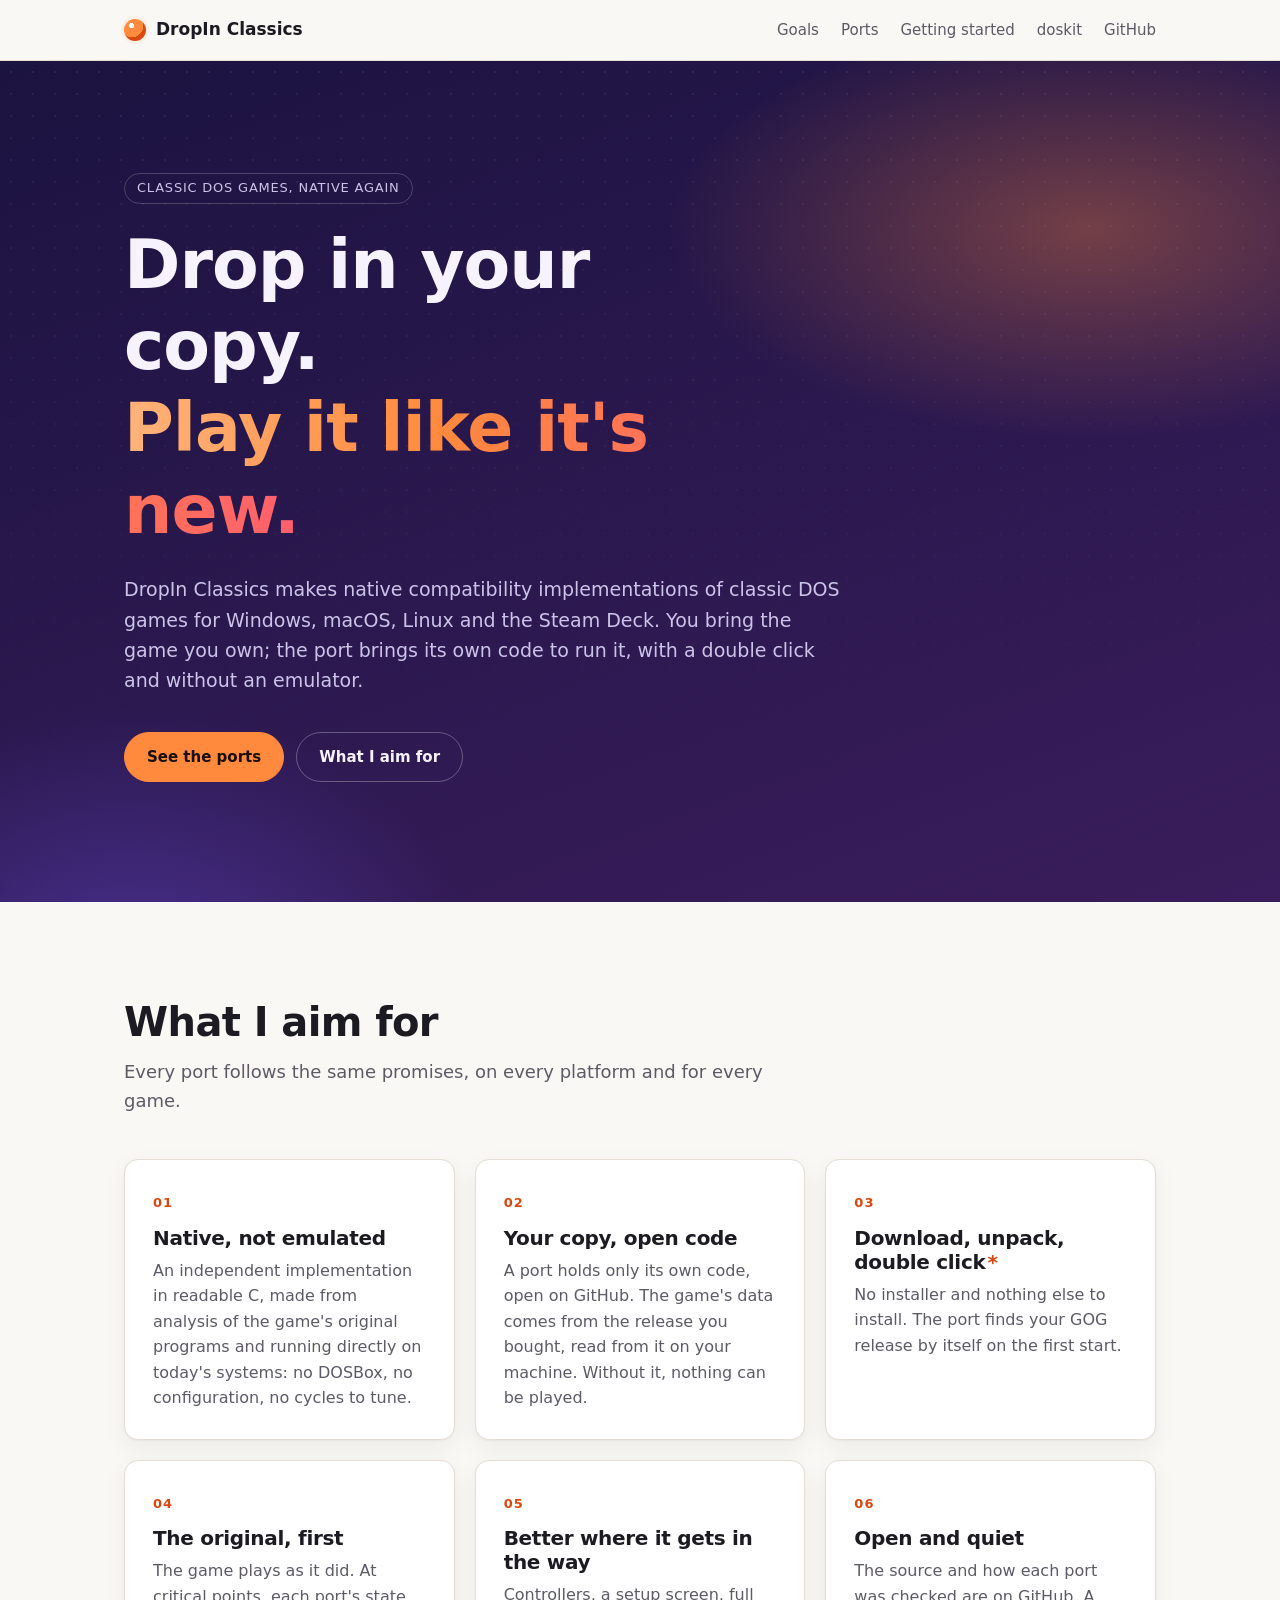
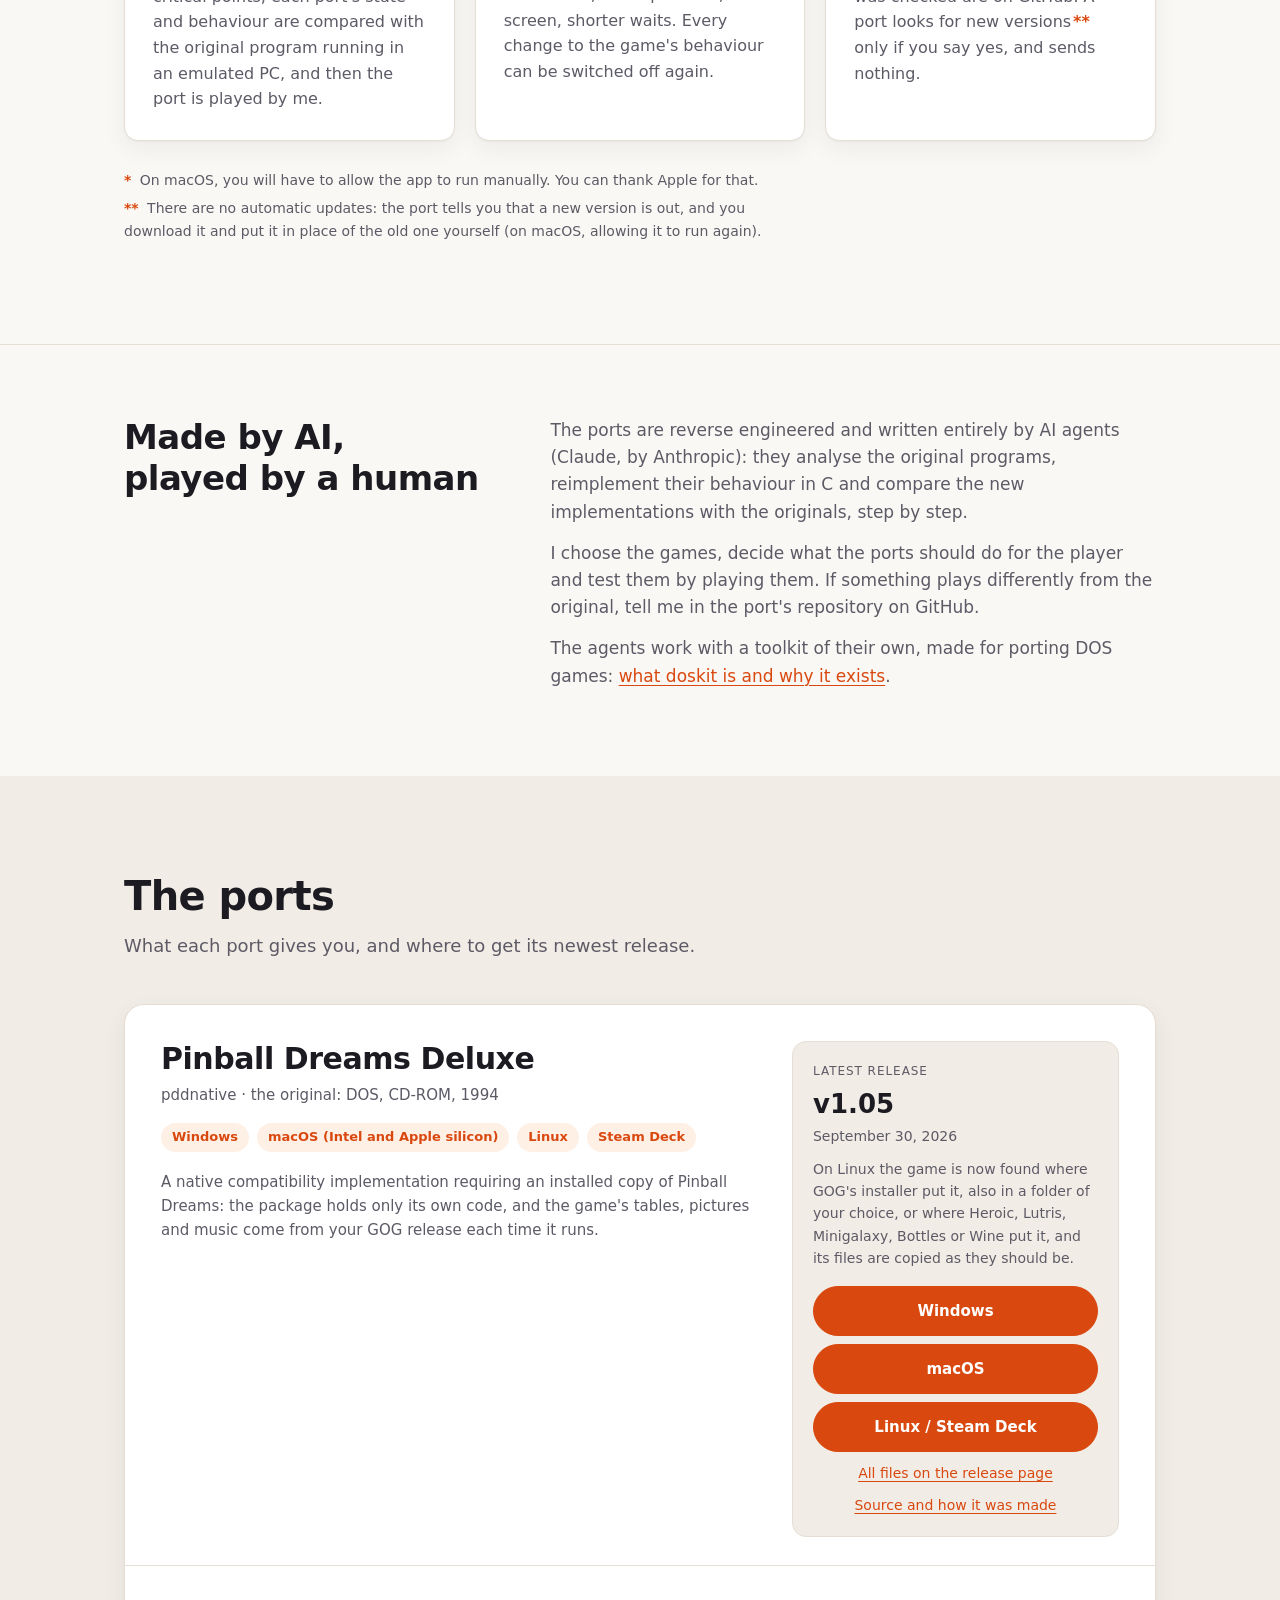
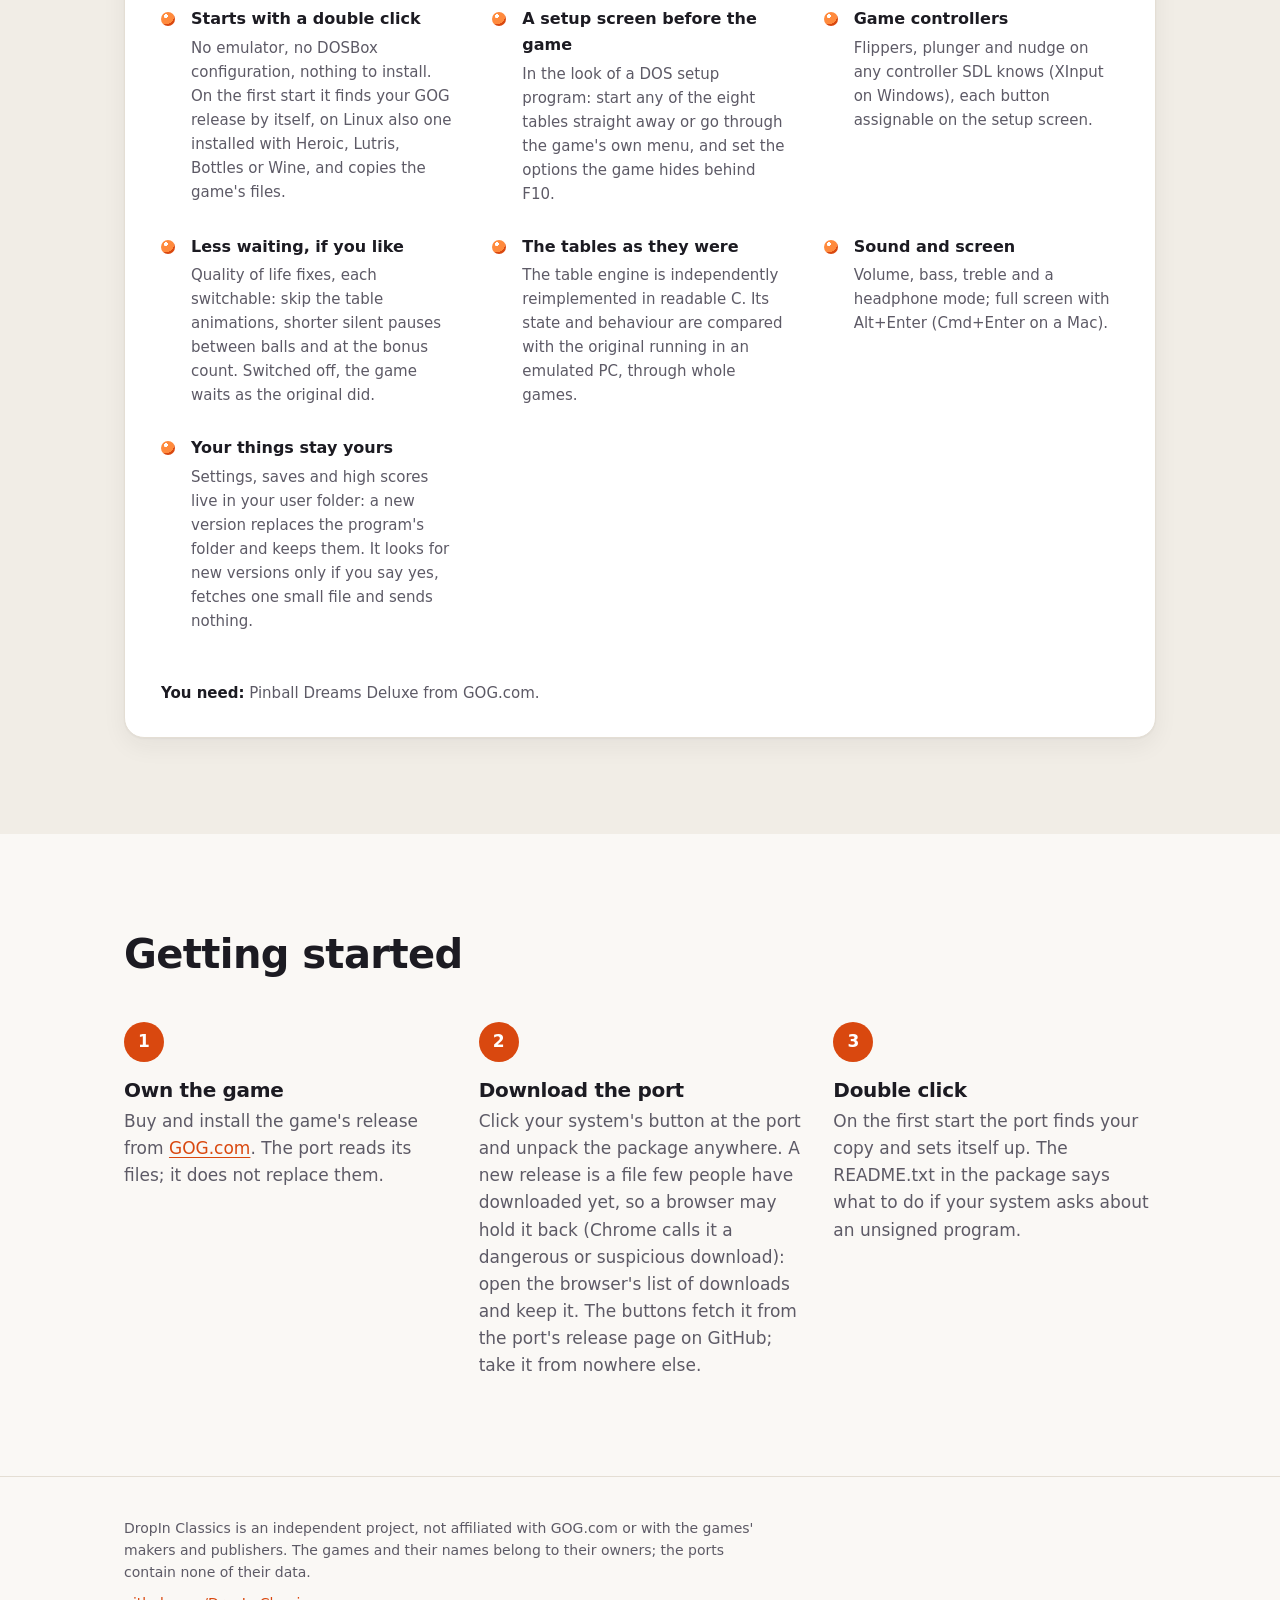
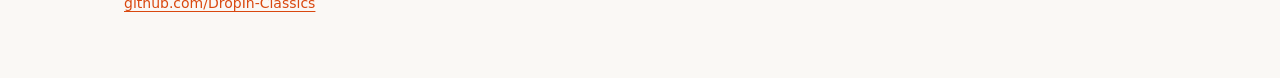
==== index.html @ 8ceb7424 "Clarify independent implementations and verification" ====
<!doctype html>
<html lang="en">
<head>
<meta charset="utf-8">
<meta name="viewport" content="width=device-width, initial-scale=1">
<title>DropIn Classics</title>
<meta name="description" content="Classic DOS games made to run natively on today's computers, with the copy you own.">
<meta name="color-scheme" content="light dark">
<link rel="icon" href="favicon.svg" type="image/svg+xml">
<link rel="stylesheet" href="style.css">
</head>
<body>

<header class="top">
  <div class="wrap top-inner">
    <a class="brand" href="#"><span class="mark" aria-hidden="true"></span>DropIn Classics</a>
    <nav>
      <a href="#goals">Goals</a>
      <a href="#ports">Ports</a>
      <a href="#start">Getting started</a>
      <a href="doskit.html">doskit</a>
      <a href="https://github.com/DropIn-Classics">GitHub</a>
    </nav>
  </div>
</header>

<main>

<section class="hero">
  <div class="wrap">
    <p class="eyebrow">Classic DOS games, native again</p>
    <h1>Drop in your copy.<br><span>Play it like it's new.</span></h1>
    <p class="lead">DropIn Classics makes native compatibility implementations of
      classic DOS games for Windows, macOS, Linux and the Steam Deck. You bring the
      game you own; the port brings its own code to run it, with a double click and
      without an emulator.</p>
    <div class="actions">
      <a class="button primary" href="#ports">See the ports</a>
      <a class="button" href="#goals">What I aim for</a>
    </div>
  </div>
</section>

<section id="goals" class="section">
  <div class="wrap">
    <h2>What I aim for</h2>
    <p class="section-lead">Every port follows the same promises, on every platform
      and for every game.</p>
    <div class="goals">
      <article class="goal">
        <span class="num">01</span>
        <h3>Native, not emulated</h3>
        <p>An independent implementation in readable C, made from analysis of the
          game's original programs and running directly on today's systems: no
          DOSBox, no configuration, no cycles to tune.</p>
      </article>
      <article class="goal">
        <span class="num">02</span>
        <h3>Your copy, open code</h3>
        <p>A port holds only its own code, open on GitHub. The game's data comes from the release
          you bought, read from it on your machine. Without it, nothing can be
          played.</p>
      </article>
      <article class="goal">
        <span class="num">03</span>
        <h3>Download, unpack, double click<a class="fn" href="#fn-mac" aria-label="footnote">*</a></h3>
        <p>No installer and nothing else to install. The port finds your GOG
          release by itself on the first start.</p>
      </article>
      <article class="goal">
        <span class="num">04</span>
        <h3>The original, first</h3>
        <p>The game plays as it did. At critical points, each port's state and
          behaviour are compared with the original program running in an emulated
          PC, and then the port is played by me.</p>
      </article>
      <article class="goal">
        <span class="num">05</span>
        <h3>Better where it gets in the way</h3>
        <p>Controllers, a setup screen, full screen, shorter waits. Every change
          to the game's behaviour can be switched off again.</p>
      </article>
      <article class="goal">
        <span class="num">06</span>
        <h3>Open and quiet</h3>
        <p>The source and how each port was checked are on GitHub. A port looks
          for new versions<a class="fn" href="#fn-updates" aria-label="footnote">**</a> only if you say yes, and sends nothing.</p>
      </article>
    </div>
    <ol class="footnotes">
      <li id="fn-mac"><span>*</span> On macOS, you will have to allow the app to run
        manually. You can thank Apple for that.</li>
      <li id="fn-updates"><span>**</span> There are no automatic updates: the port tells
        you that a new version is out, and you download it and put it in place of the
        old one yourself (on macOS, allowing it to run again).</li>
    </ol>
  </div>
</section>

<section id="made" class="section made">
  <div class="wrap made-inner">
    <h2>Made by AI,<br>played by a human</h2>
    <div>
      <p>The ports are reverse engineered and written entirely by AI agents
        (Claude, by Anthropic): they analyse the original programs, reimplement
        their behaviour in C and compare the new implementations with the
        originals, step by step.</p>
      <p>I choose the games, decide what the ports should do for the player
        and test them by playing them. If something plays differently from
        the original, tell me in the port's repository on GitHub.</p>
      <p>The agents work with a toolkit of their own, made for porting DOS
        games: <a href="doskit.html">what doskit is and why it exists</a>.</p>
    </div>
  </div>
</section>

<section id="ports" class="section alt">
  <div class="wrap">
    <h2>The ports</h2>
    <p class="section-lead">What each port gives you, and where to get its newest
      release.</p>
    <article class="port" id="pddnative">
      <div class="port-head">
        <div>
          <h3>Pinball Dreams Deluxe</h3>
          <p class="port-meta">pddnative &middot; the original: DOS, CD-ROM, 1994</p>
          <ul class="chips"><li>Windows</li><li>macOS (Intel and Apple silicon)</li><li>Linux</li><li>Steam Deck</li></ul>
          <p class="provenance">A native compatibility implementation requiring an installed copy of Pinball Dreams: the package holds only its own code, and the game&#x27;s tables, pictures and music come from your GOG release each time it runs.</p>
        </div>
        <aside class="release">
          <div class="label">Latest release</div>
          <div class="version">v1.05</div>
          <div class="date">September 30, 2026</div>
          <p class="note">On Linux the game is now found where GOG&#x27;s installer put it, also in a folder of your choice, or where Heroic, Lutris, Minigalaxy, Bottles or Wine put it, and its files are copied as they should be.</p>
          <div class="downloads" aria-label="Download for">
            <a class="button" href="https://github.com/DropIn-Classics/pddnative/releases/latest/download/pddnative-windows-x64.zip">Windows</a>
            <a class="button" href="https://github.com/DropIn-Classics/pddnative/releases/latest/download/pddnative-macos.zip">macOS</a>
            <a class="button" href="https://github.com/DropIn-Classics/pddnative/releases/latest/download/pddnative-linux-x64.tar.gz">Linux / Steam Deck</a>
          </div>
          <a class="source" href="https://github.com/DropIn-Classics/pddnative/releases/latest">All files on the release page</a>
          <a class="source" href="https://github.com/DropIn-Classics/pddnative">Source and how it was made</a>
        </aside>
      </div>
      <ul class="brings">
      <li><h4>Starts with a double click</h4><p>No emulator, no DOSBox configuration, nothing to install. On the first start it finds your GOG release by itself, on Linux also one installed with Heroic, Lutris, Bottles or Wine, and copies the game&#x27;s files.</p></li>
      <li><h4>A setup screen before the game</h4><p>In the look of a DOS setup program: start any of the eight tables straight away or go through the game&#x27;s own menu, and set the options the game hides behind F10.</p></li>
      <li><h4>Game controllers</h4><p>Flippers, plunger and nudge on any controller SDL knows (XInput on Windows), each button assignable on the setup screen.</p></li>
      <li><h4>Less waiting, if you like</h4><p>Quality of life fixes, each switchable: skip the table animations, shorter silent pauses between balls and at the bonus count. Switched off, the game waits as the original did.</p></li>
      <li><h4>The tables as they were</h4><p>The table engine is independently reimplemented in readable C. Its state and behaviour are compared with the original running in an emulated PC, through whole games.</p></li>
      <li><h4>Sound and screen</h4><p>Volume, bass, treble and a headphone mode; full screen with Alt+Enter (Cmd+Enter on a Mac).</p></li>
      <li><h4>Your things stay yours</h4><p>Settings, saves and high scores live in your user folder: a new version replaces the program&#x27;s folder and keeps them. It looks for new versions only if you say yes, fetches one small file and sends nothing.</p></li>
      </ul>
      <p class="requires"><strong>You need:</strong> Pinball Dreams Deluxe from GOG.com.</p>
    </article>
  </div>
</section>

<section id="start" class="section">
  <div class="wrap">
    <h2>Getting started</h2>
    <ol class="steps">
      <li><h3>Own the game</h3><p>Buy and install the game's release from
        <a href="https://www.gog.com/">GOG.com</a>. The port reads its files; it
        does not replace them.</p></li>
      <li><h3>Download the port</h3><p>Click your system's button at the port and
        unpack the package anywhere. A new release is a file few people have
        downloaded yet, so a browser may hold it back (Chrome calls it a
        dangerous or suspicious download): open the browser's list of downloads
        and keep it. The buttons fetch it from the port's release page on
        GitHub; take it from nowhere else.</p></li>
      <li><h3>Double click</h3><p>On the first start the port finds your copy and
        sets itself up. The README.txt in the package says what to do if your
        system asks about an unsigned program.</p></li>
    </ol>
  </div>
</section>

</main>

<footer class="foot">
  <div class="wrap">
    <p>DropIn Classics is an independent project, not affiliated with GOG.com or
      with the games' makers and publishers. The games and their names belong to
      their owners; the ports contain none of their data.</p>
    <p><a href="https://github.com/DropIn-Classics">github.com/DropIn-Classics</a></p>
  </div>
</footer>

</body>
</html>
---- style.css ----
:root {
  --bg: #faf8f5;
  --bg-alt: #f1ede6;
  --surface: #ffffff;
  --text: #1c1b22;
  --muted: #5d5a66;
  --line: #e4ded4;
  --accent: #d9480f;
  --accent-soft: #fff0e6;
  --accent-text: #ffffff;
  --hero-a: #1b1340;
  --hero-b: #3a1d5c;
  --hero-text: #f6f3ff;
  --hero-muted: #cbc3e8;
  --glow: #ff8a3d;
  --radius: 14px;
  --shadow: 0 1px 2px rgba(28, 27, 34, .04), 0 8px 24px rgba(28, 27, 34, .06);
  --sans: system-ui, -apple-system, "Segoe UI", Roboto, "Helvetica Neue", Arial, sans-serif;
}

@media (prefers-color-scheme: dark) {
  :root {
    --bg: #131219;
    --bg-alt: #1a1922;
    --surface: #1f1e29;
    --text: #ecebf2;
    --muted: #a3a0b3;
    --line: #2e2c3a;
    --accent: #ff8a3d;
    --accent-soft: #2e2019;
    --accent-text: #1a0f08;
    --hero-a: #0e0a24;
    --hero-b: #2a1545;
    --shadow: 0 1px 2px rgba(0, 0, 0, .3), 0 8px 24px rgba(0, 0, 0, .25);
  }
}

* { box-sizing: border-box; }

html { scroll-behavior: smooth; scroll-padding-top: 72px; }

body {
  margin: 0;
  background: var(--bg);
  color: var(--text);
  font: 17px/1.6 var(--sans);
  -webkit-font-smoothing: antialiased;
}

a { color: var(--accent); text-decoration-thickness: 1px; text-underline-offset: 3px; }

h1, h2, h3 { line-height: 1.2; letter-spacing: -0.015em; margin: 0; }

.wrap { max-width: 1080px; margin: 0 auto; padding: 0 24px; }

/* header */
.top {
  position: sticky; top: 0; z-index: 10;
  background: color-mix(in srgb, var(--bg) 85%, transparent);
  backdrop-filter: saturate(160%) blur(12px);
  -webkit-backdrop-filter: saturate(160%) blur(12px);
  border-bottom: 1px solid var(--line);
}
.top-inner { display: flex; align-items: center; justify-content: space-between; height: 60px; gap: 16px; }
.brand { display: flex; align-items: center; gap: 10px; font-weight: 700; color: var(--text); text-decoration: none; white-space: nowrap; }
.mark {
  width: 22px; height: 22px; border-radius: 50%;
  background: radial-gradient(circle at 35% 30%, #fff 0 12%, var(--glow) 13% 55%, var(--accent) 56%);
  box-shadow: 0 0 0 3px var(--accent-soft);
}
nav { display: flex; gap: 22px; }
nav a { color: var(--muted); text-decoration: none; font-size: 15px; }
nav a:hover, nav a[aria-current] { color: var(--text); }

/* hero */
.hero {
  position: relative; overflow: hidden;
  background:
    radial-gradient(600px 300px at 85% 20%, rgba(255, 138, 61, .35), transparent 70%),
    radial-gradient(500px 400px at 10% 110%, rgba(120, 90, 255, .35), transparent 70%),
    linear-gradient(160deg, var(--hero-a), var(--hero-b));
  color: var(--hero-text);
  padding: 112px 0 120px;
}
.hero::after {
  content: ""; position: absolute; inset: 0; pointer-events: none;
  background-image: radial-gradient(rgba(255, 255, 255, .07) 1px, transparent 1px);
  background-size: 22px 22px;
  mask-image: linear-gradient(to bottom, #000, transparent 90%);
}
.hero .wrap { position: relative; z-index: 1; }
.eyebrow {
  display: inline-block; margin: 0 0 20px; padding: 4px 12px;
  border: 1px solid rgba(255, 255, 255, .2); border-radius: 999px;
  font-size: 13px; letter-spacing: .06em; text-transform: uppercase; color: var(--hero-muted);
}
.hero h1 { font-size: clamp(38px, 6.4vw, 68px); font-weight: 800; max-width: 14ch; }
.hero h1 span {
  background: linear-gradient(90deg, #ffb37a, var(--glow) 45%, #ff5f6d);
  -webkit-background-clip: text; background-clip: text; color: transparent;
}
.lead { font-size: 19px; color: var(--hero-muted); max-width: 60ch; margin: 24px 0 36px; }
.actions { display: flex; flex-wrap: wrap; gap: 12px; }

.button {
  display: inline-flex; align-items: center; gap: 8px;
  padding: 12px 22px; border-radius: 999px;
  font-weight: 600; font-size: 15px; text-decoration: none;
  border: 1px solid rgba(255, 255, 255, .28); color: var(--hero-text);
  transition: transform .15s ease, background .15s ease;
}
.button:hover { transform: translateY(-1px); background: rgba(255, 255, 255, .08); }
.button.primary { background: var(--glow); border-color: var(--glow); color: #1a0f08; }
.button.primary:hover { background: #ff9d5c; }

/* sections */
.section { padding: 96px 0; }
.section.alt { background: var(--bg-alt); }
.section h2 { font-size: clamp(28px, 4vw, 40px); font-weight: 800; }
.section-lead { color: var(--muted); font-size: 18px; margin: 12px 0 44px; max-width: 60ch; }

/* goals */
.goals { display: grid; grid-template-columns: repeat(auto-fill, minmax(290px, 1fr)); gap: 20px; }
.goal {
  background: var(--surface); border: 1px solid var(--line); border-radius: var(--radius);
  padding: 28px; box-shadow: var(--shadow);
}
.goal .num { font-weight: 700; font-size: 13px; color: var(--accent); letter-spacing: .08em; }
.goal h3 { font-size: 20px; margin: 10px 0 8px; }
.goal p { margin: 0; color: var(--muted); font-size: 16px; }

/* ports */
.port {
  background: var(--surface); border: 1px solid var(--line); border-radius: 20px;
  box-shadow: var(--shadow); overflow: hidden;
}
.port + .port { margin-top: 28px; }
.port-head {
  display: grid; grid-template-columns: 1fr auto; gap: 24px; align-items: start;
  padding: 36px 36px 28px; border-bottom: 1px solid var(--line);
}
.port-head h3 { font-size: 30px; font-weight: 800; }
.port-meta { color: var(--muted); font-size: 15px; margin: 6px 0 16px; }
.chips { display: flex; flex-wrap: wrap; gap: 8px; margin: 0; padding: 0; list-style: none; }
.chips li {
  font-size: 13px; font-weight: 600; padding: 4px 11px; border-radius: 999px;
  background: var(--accent-soft); color: var(--accent);
}
.provenance { color: var(--muted); font-size: 15px; max-width: 68ch; margin: 18px 0 0; }

.release {
  min-width: 250px; padding: 20px; border-radius: var(--radius);
  background: var(--bg-alt); border: 1px solid var(--line);
}
.release .label { font-size: 12px; text-transform: uppercase; letter-spacing: .08em; color: var(--muted); }
.release .version { font-size: 26px; font-weight: 800; margin: 2px 0 0; }
.release .date { font-size: 14px; color: var(--muted); }
.release .note { font-size: 14px; color: var(--muted); margin: 10px 0 16px; max-width: 32ch; }
.release .downloads { display: grid; gap: 8px; }
.release .button { color: var(--accent-text); background: var(--accent); border-color: var(--accent); width: 100%; justify-content: center; }
.release .button:hover { background: var(--accent); filter: brightness(1.08); }
.release .source { display: block; text-align: center; font-size: 14px; margin-top: 10px; }

.brings {
  display: grid; grid-template-columns: repeat(auto-fill, minmax(280px, 1fr));
  gap: 4px 36px; padding: 28px 36px 36px; margin: 0; list-style: none;
}
.brings li { position: relative; padding: 12px 0 12px 30px; }
.brings li::before {
  content: ""; position: absolute; left: 0; top: 18px; width: 14px; height: 14px; border-radius: 50%;
  background: radial-gradient(circle at 35% 30%, #fff 0 14%, var(--glow) 15% 60%, var(--accent) 61%);
}
.brings h4 { margin: 0 0 4px; font-size: 16px; }
.brings p { margin: 0; color: var(--muted); font-size: 15px; }
.requires { padding: 0 36px 32px; margin: 0; font-size: 15px; color: var(--muted); }
.requires strong { color: var(--text); }

/* steps */
.steps { list-style: none; counter-reset: s; padding: 0; margin: 44px 0 0; display: grid; grid-template-columns: repeat(auto-fit, minmax(260px, 1fr)); gap: 32px; }
.steps li { counter-increment: s; position: relative; padding-top: 56px; }
.steps li::before {
  content: counter(s); position: absolute; top: 0; left: 0;
  width: 40px; height: 40px; border-radius: 50%; display: grid; place-items: center;
  font-weight: 800; background: var(--accent); color: var(--accent-text);
}
.steps h3 { font-size: 20px; margin-bottom: 6px; }
.steps p { margin: 0; color: var(--muted); }

/* footer */
.foot { border-top: 1px solid var(--line); padding: 40px 0 56px; color: var(--muted); font-size: 14px; }
.foot p { max-width: 72ch; margin: 0 0 8px; }

@media (max-width: 720px) {
  body { font-size: 16px; }
  .wrap { padding: 0 16px; }
  nav { gap: 14px; }
  nav a:nth-child(3) { display: none; }
  .hero { padding: 72px 0 80px; }
  .section { padding: 64px 0; }
  .port-head { grid-template-columns: 1fr; padding: 24px 20px 20px; }
  .release { min-width: 0; }
  .brings { padding: 16px 20px 24px; }
  .requires { padding: 0 20px 24px; }
}

@media (max-width: 420px) {
  nav a:nth-child(1) { display: none; }
}

@media (prefers-reduced-motion: reduce) {
  html { scroll-behavior: auto; }
  .button { transition: none; }
}

/* footnotes */
.fn { margin-left: 2px; color: var(--accent); text-decoration: none; font-weight: 700; }
.footnotes { list-style: none; padding: 0; margin: 28px 0 0; color: var(--muted); font-size: 14px; max-width: 72ch; }
.footnotes li { margin: 0 0 6px; }
.footnotes span { color: var(--accent); font-weight: 700; margin-right: 4px; }

/* how the ports are made */
.made { padding: 72px 0; border-top: 1px solid var(--line); }
.made-inner { display: grid; grid-template-columns: minmax(0, 1fr) minmax(0, 1.6fr); gap: 48px; align-items: start; }
.made h2 { font-size: clamp(26px, 3.4vw, 34px); }
.made p { margin: 0 0 14px; color: var(--muted); font-size: 17px; }
@media (max-width: 720px) {
  .made { padding: 56px 0; }
  .made-inner { grid-template-columns: 1fr; gap: 16px; }
}

/* doskit page */
.prose { max-width: 68ch; margin-top: 24px; }
.prose p { margin: 0 0 16px; color: var(--muted); font-size: 18px; }
.brings.plain { padding: 0; margin-top: 32px; }
.steps.four { grid-template-columns: repeat(auto-fit, minmax(210px, 1fr)); }
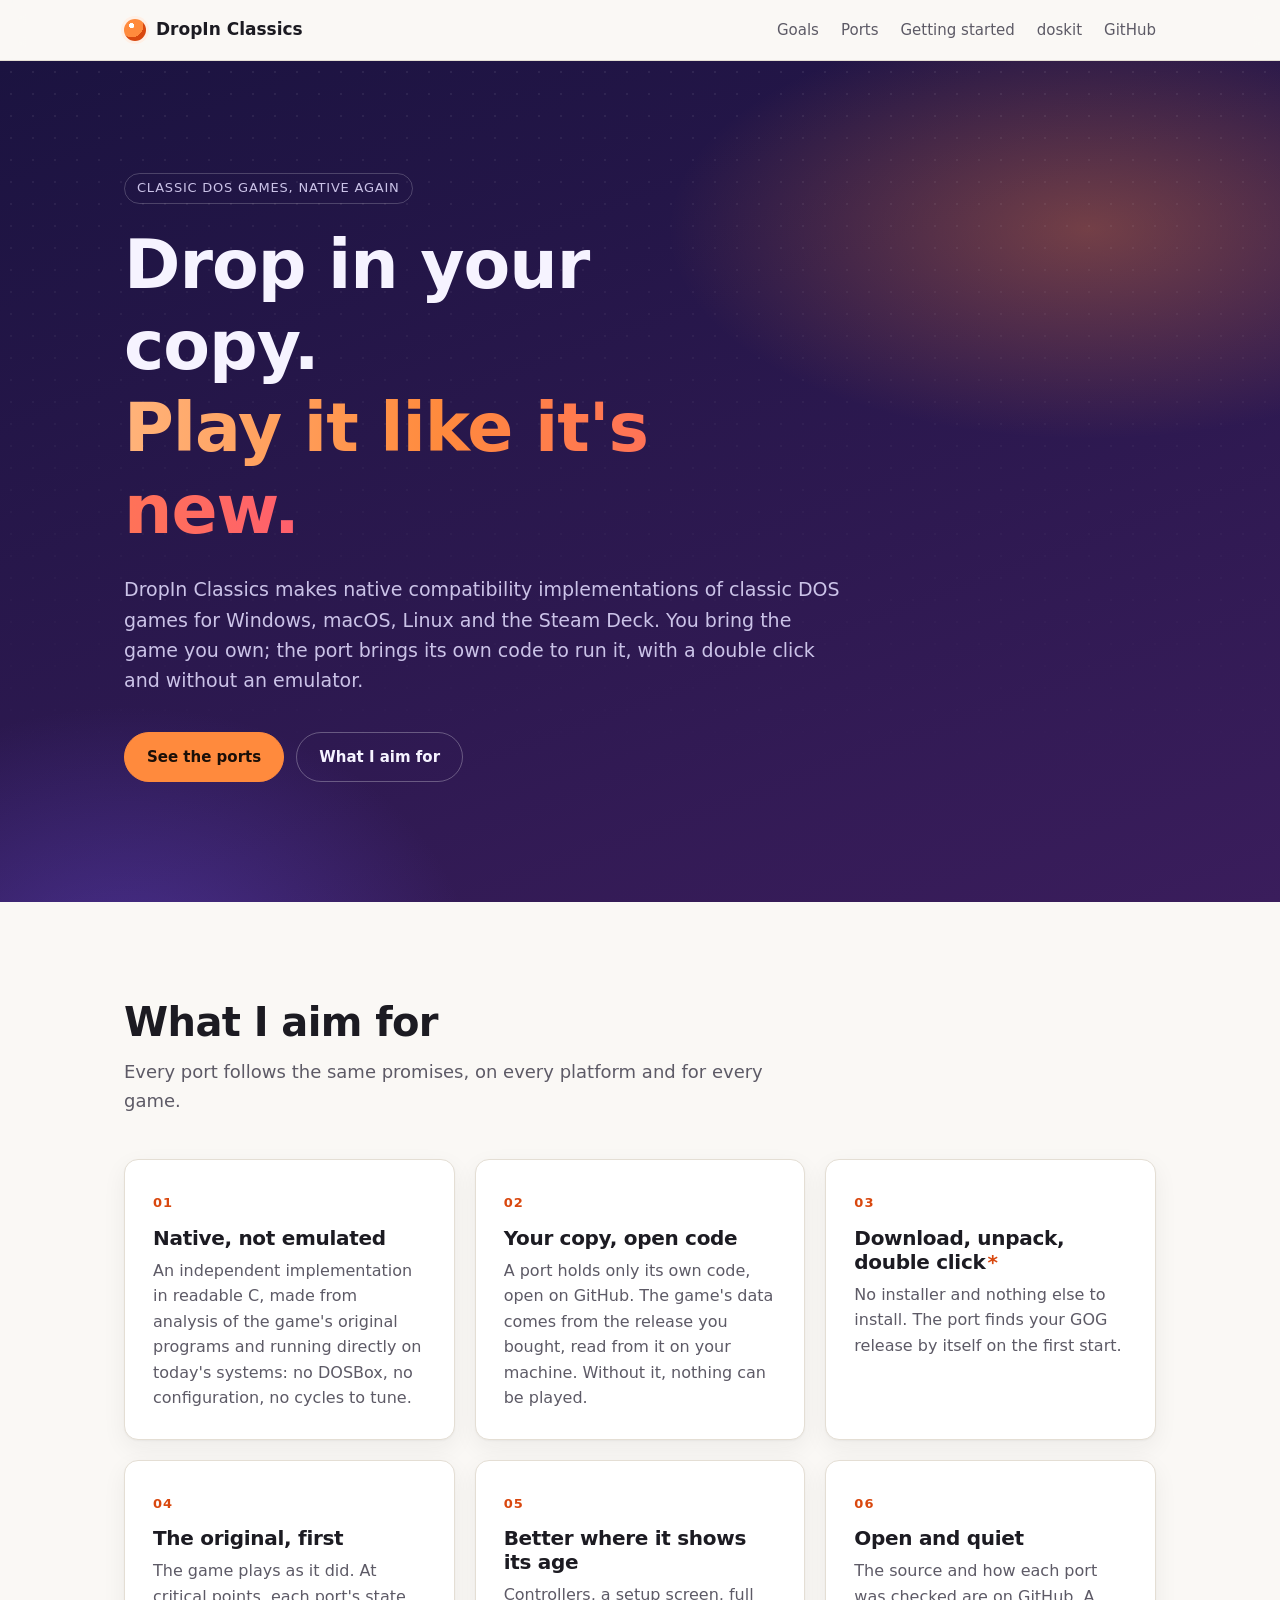
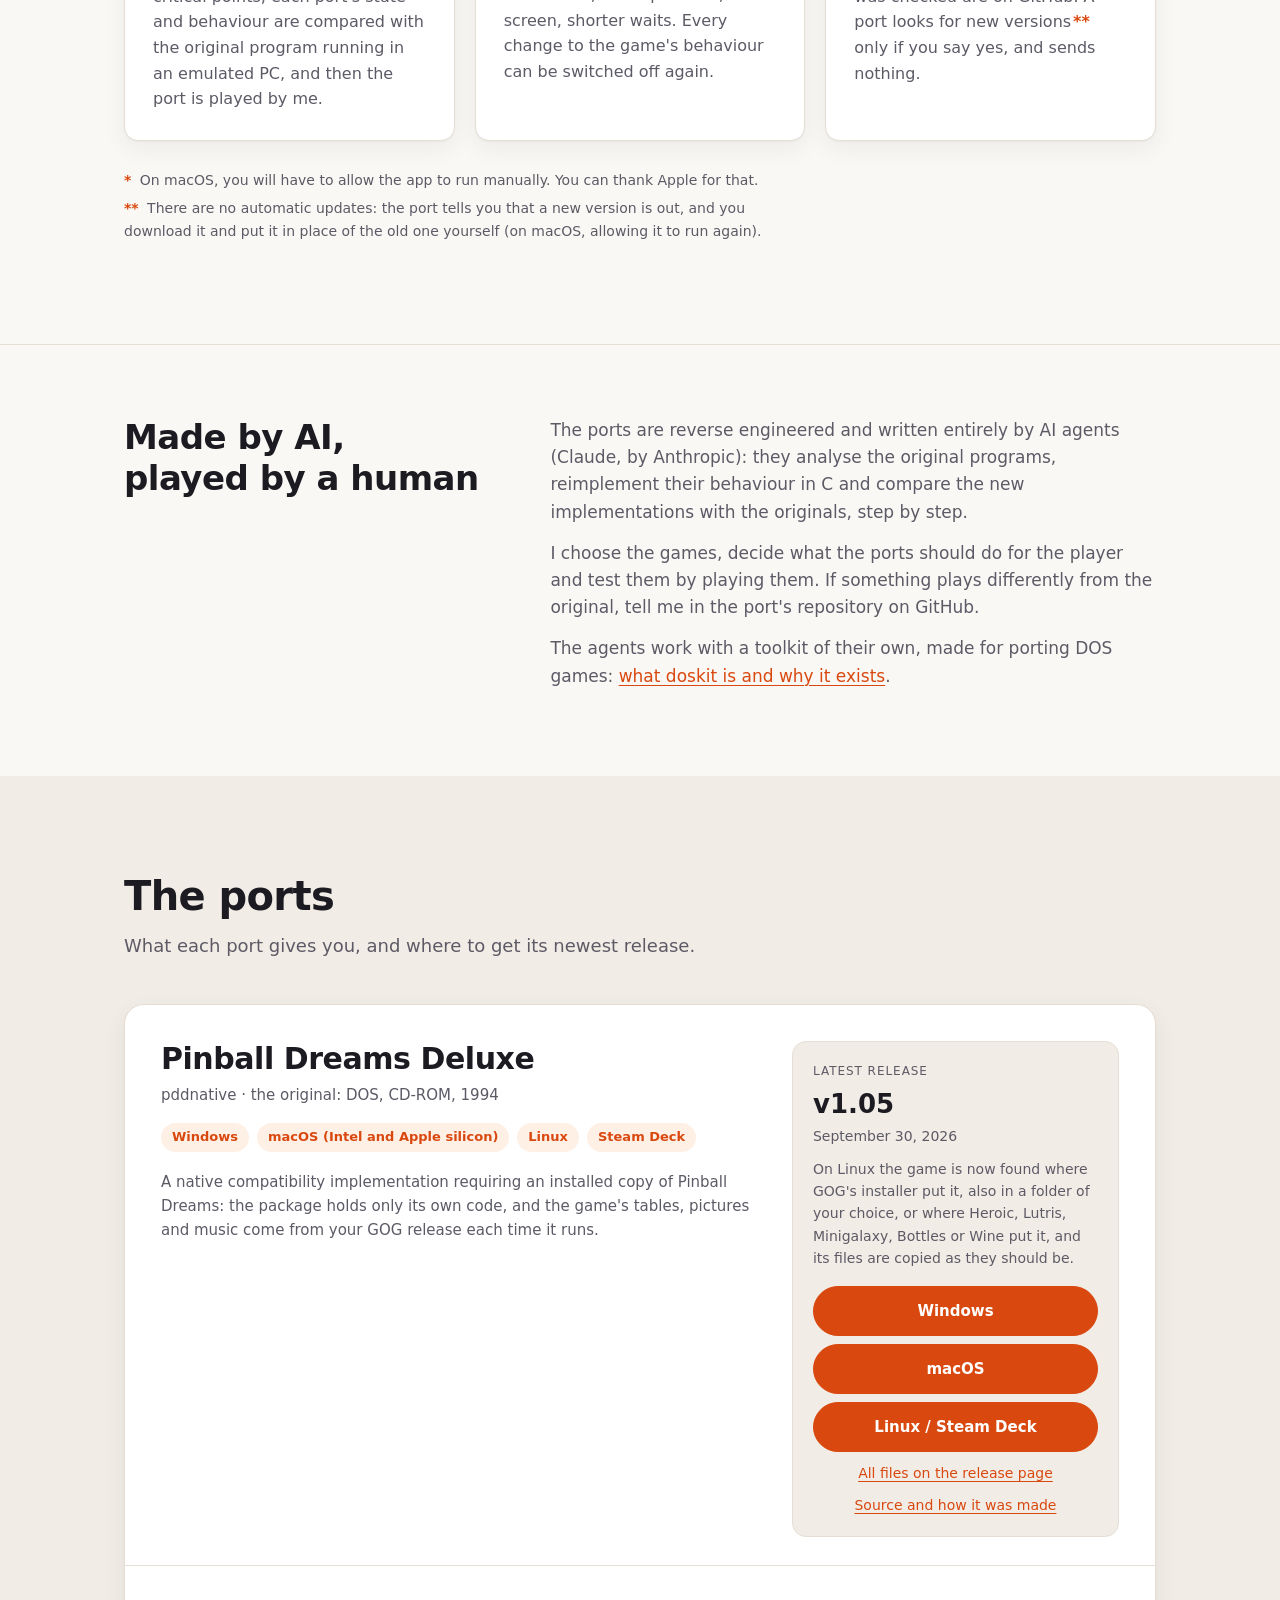
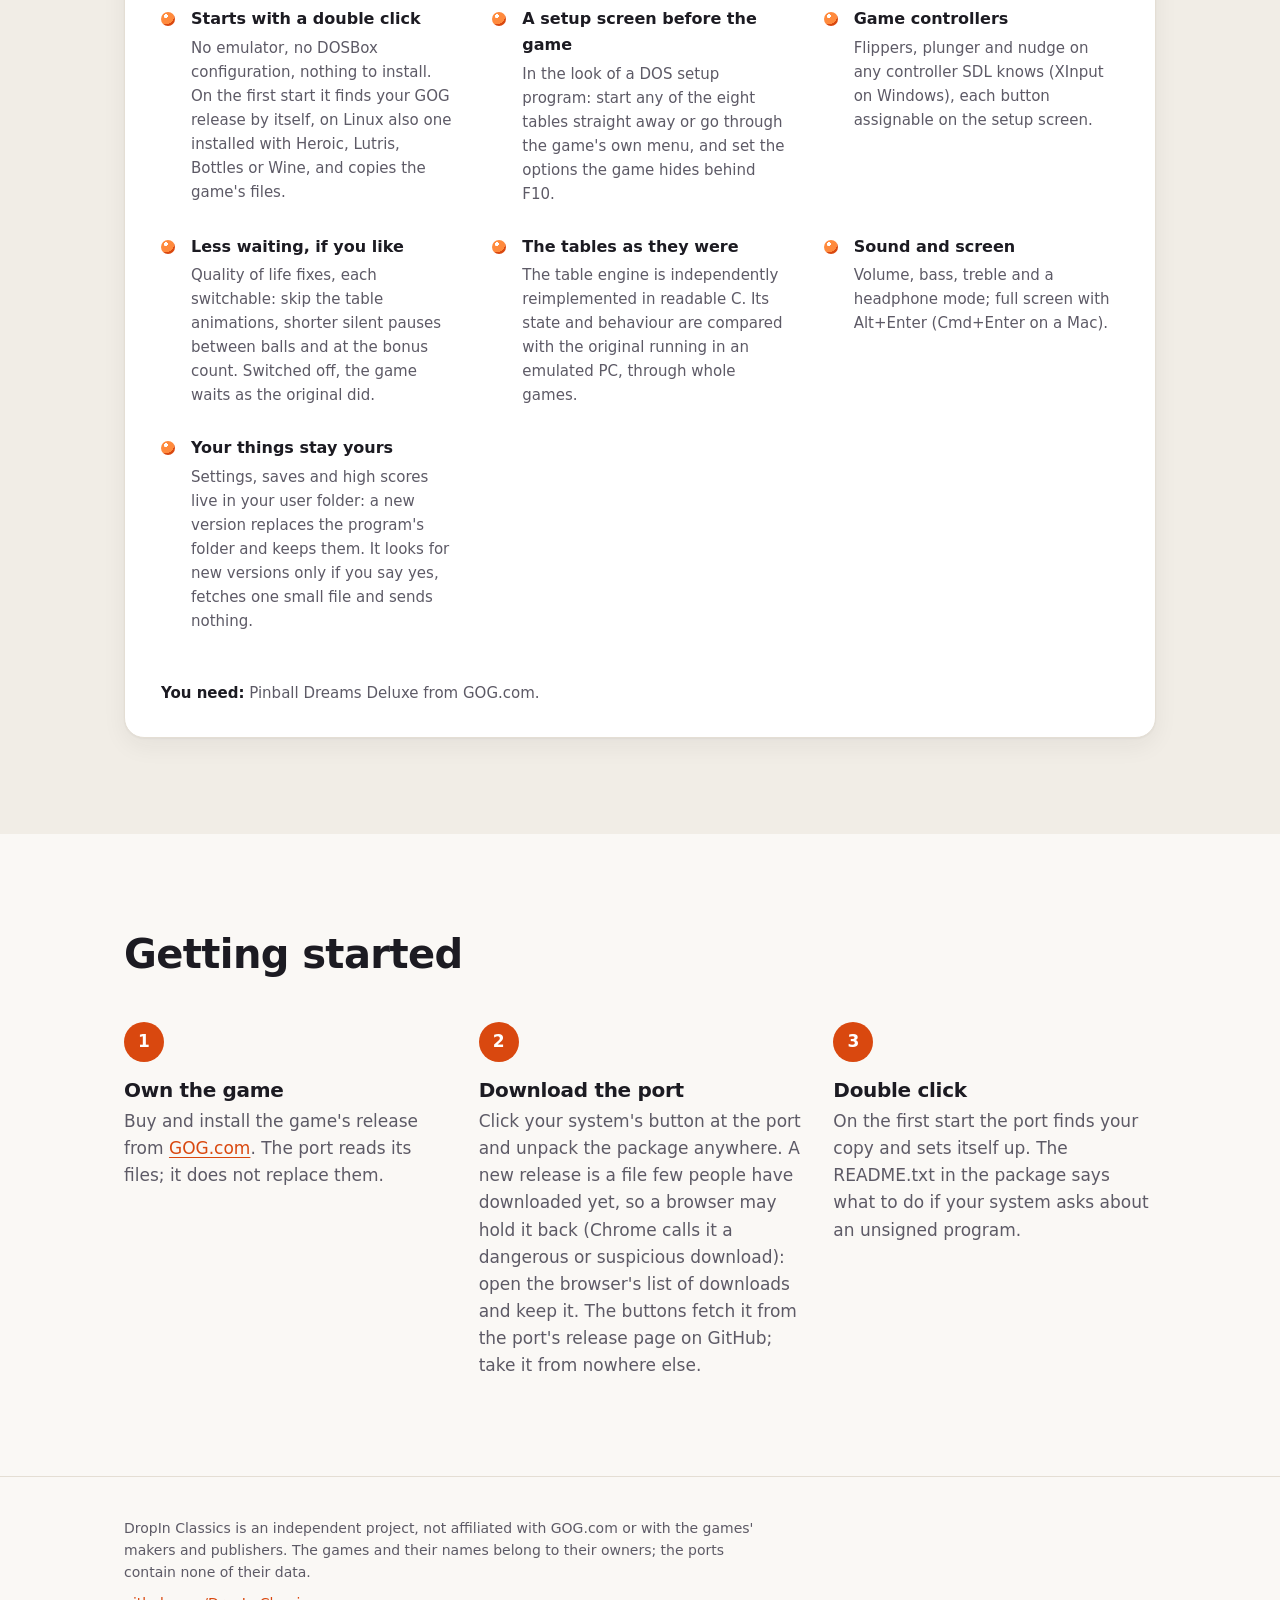
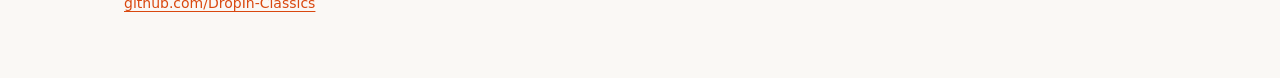
==== commit 2ed68454: "Describe improvements as signs of age" ====
--- a/index.html
+++ b/index.html
@@ -76,7 +76,7 @@
       </article>
       <article class="goal">
         <span class="num">05</span>
-        <h3>Better where it gets in the way</h3>
+        <h3>Better where it shows its age</h3>
         <p>Controllers, a setup screen, full screen, shorter waits. Every change
           to the game's behaviour can be switched off again.</p>
       </article>
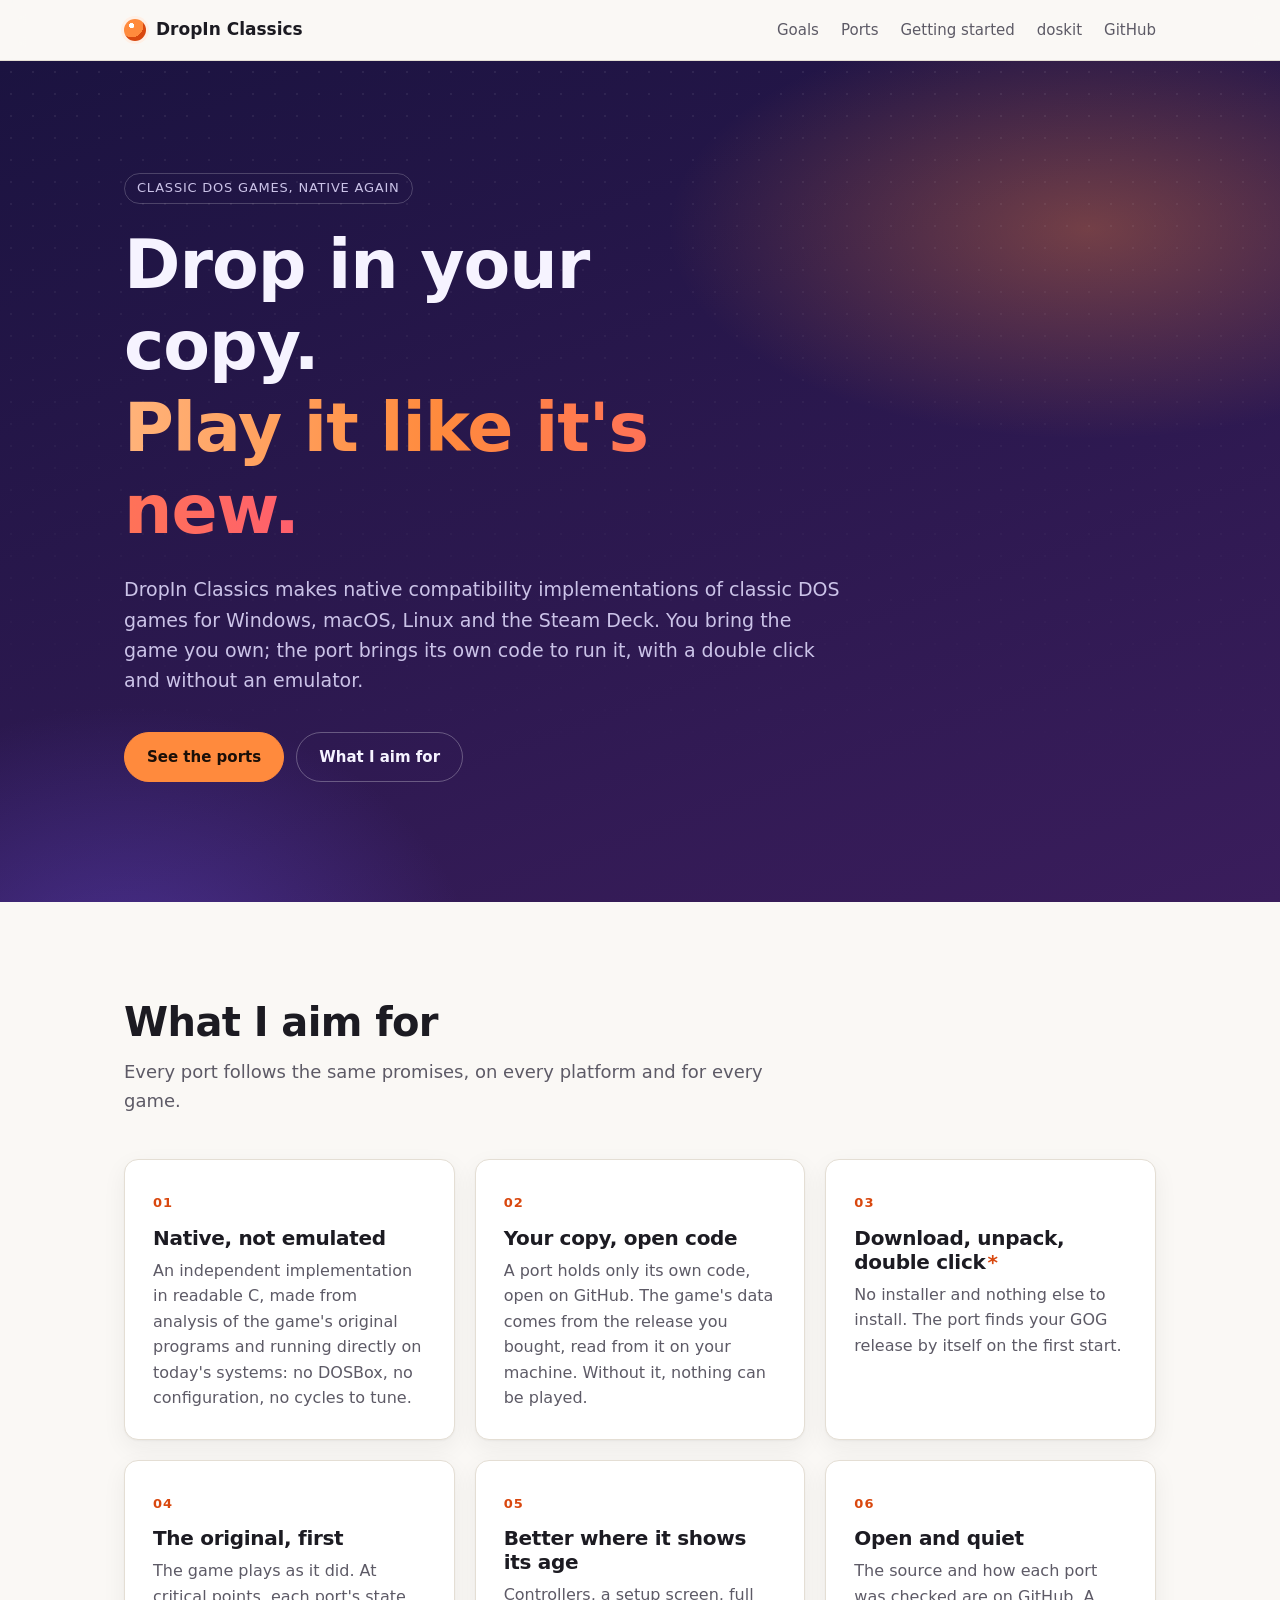
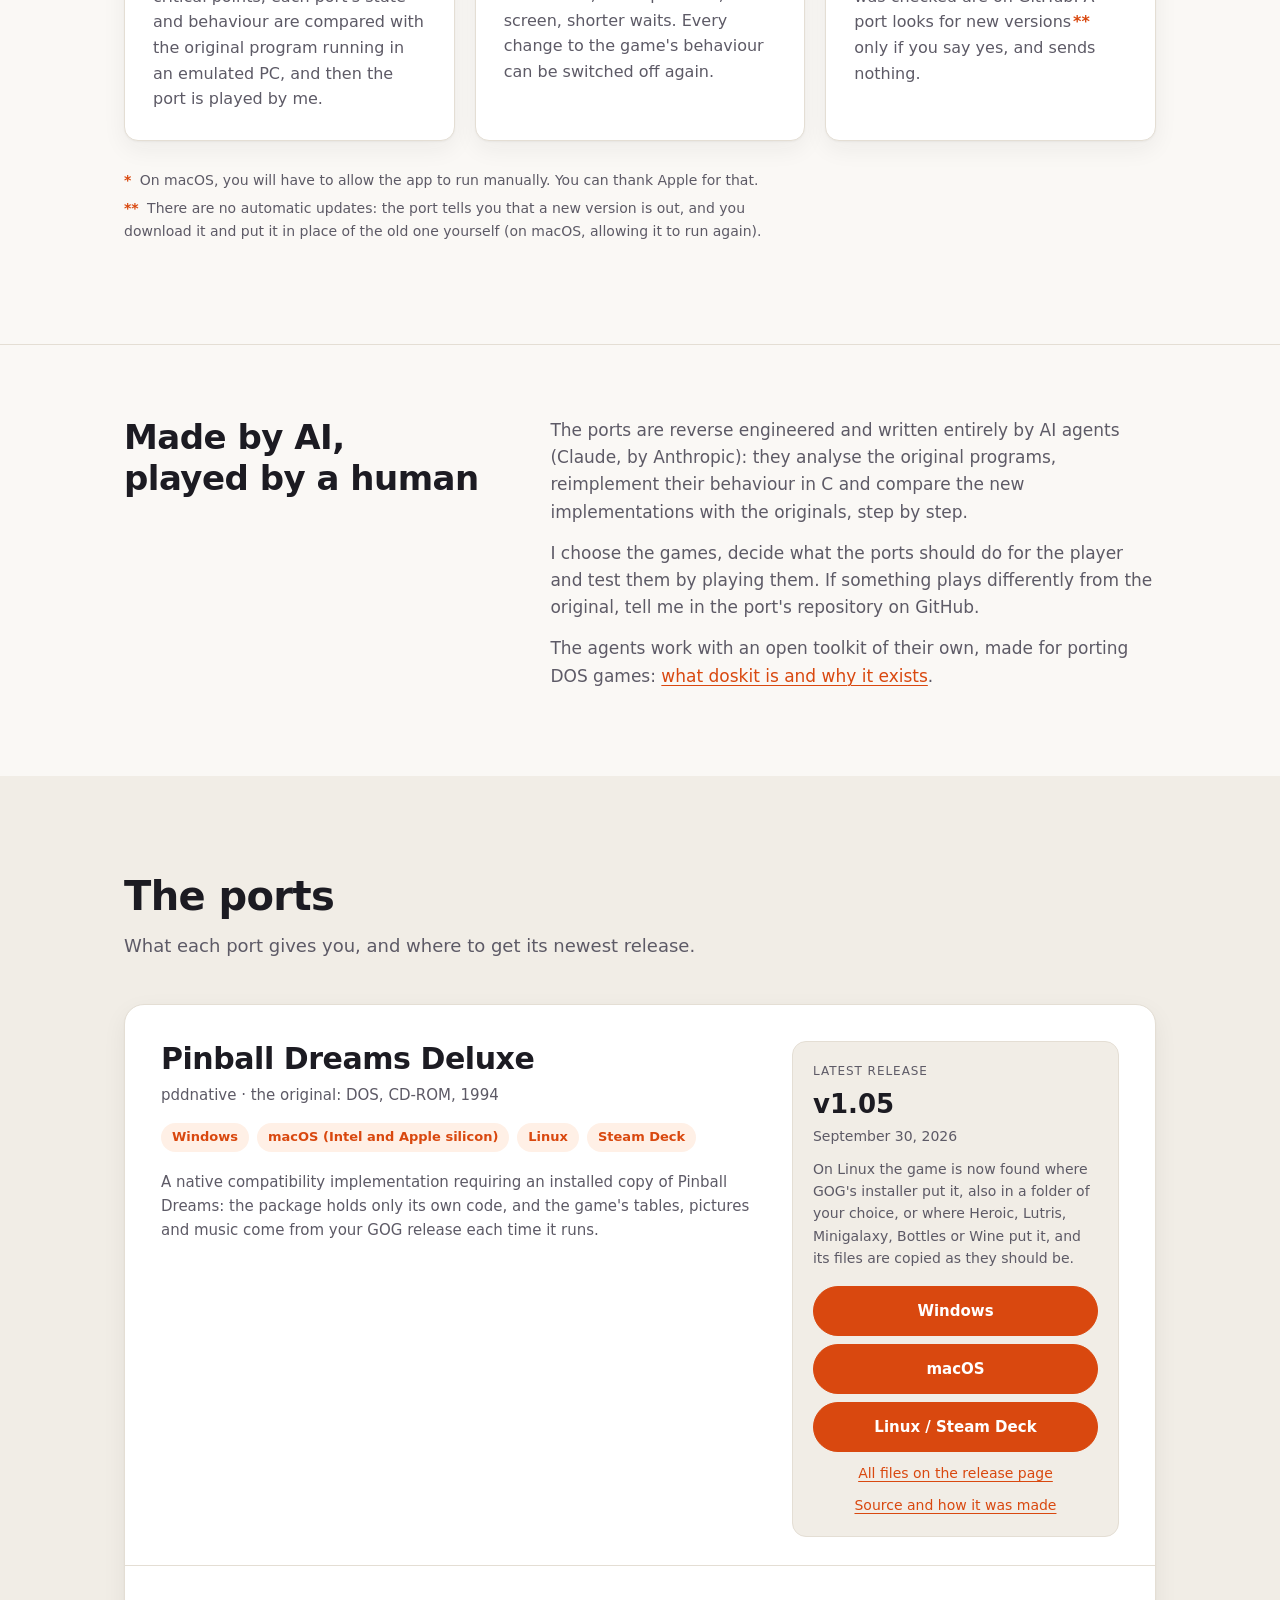
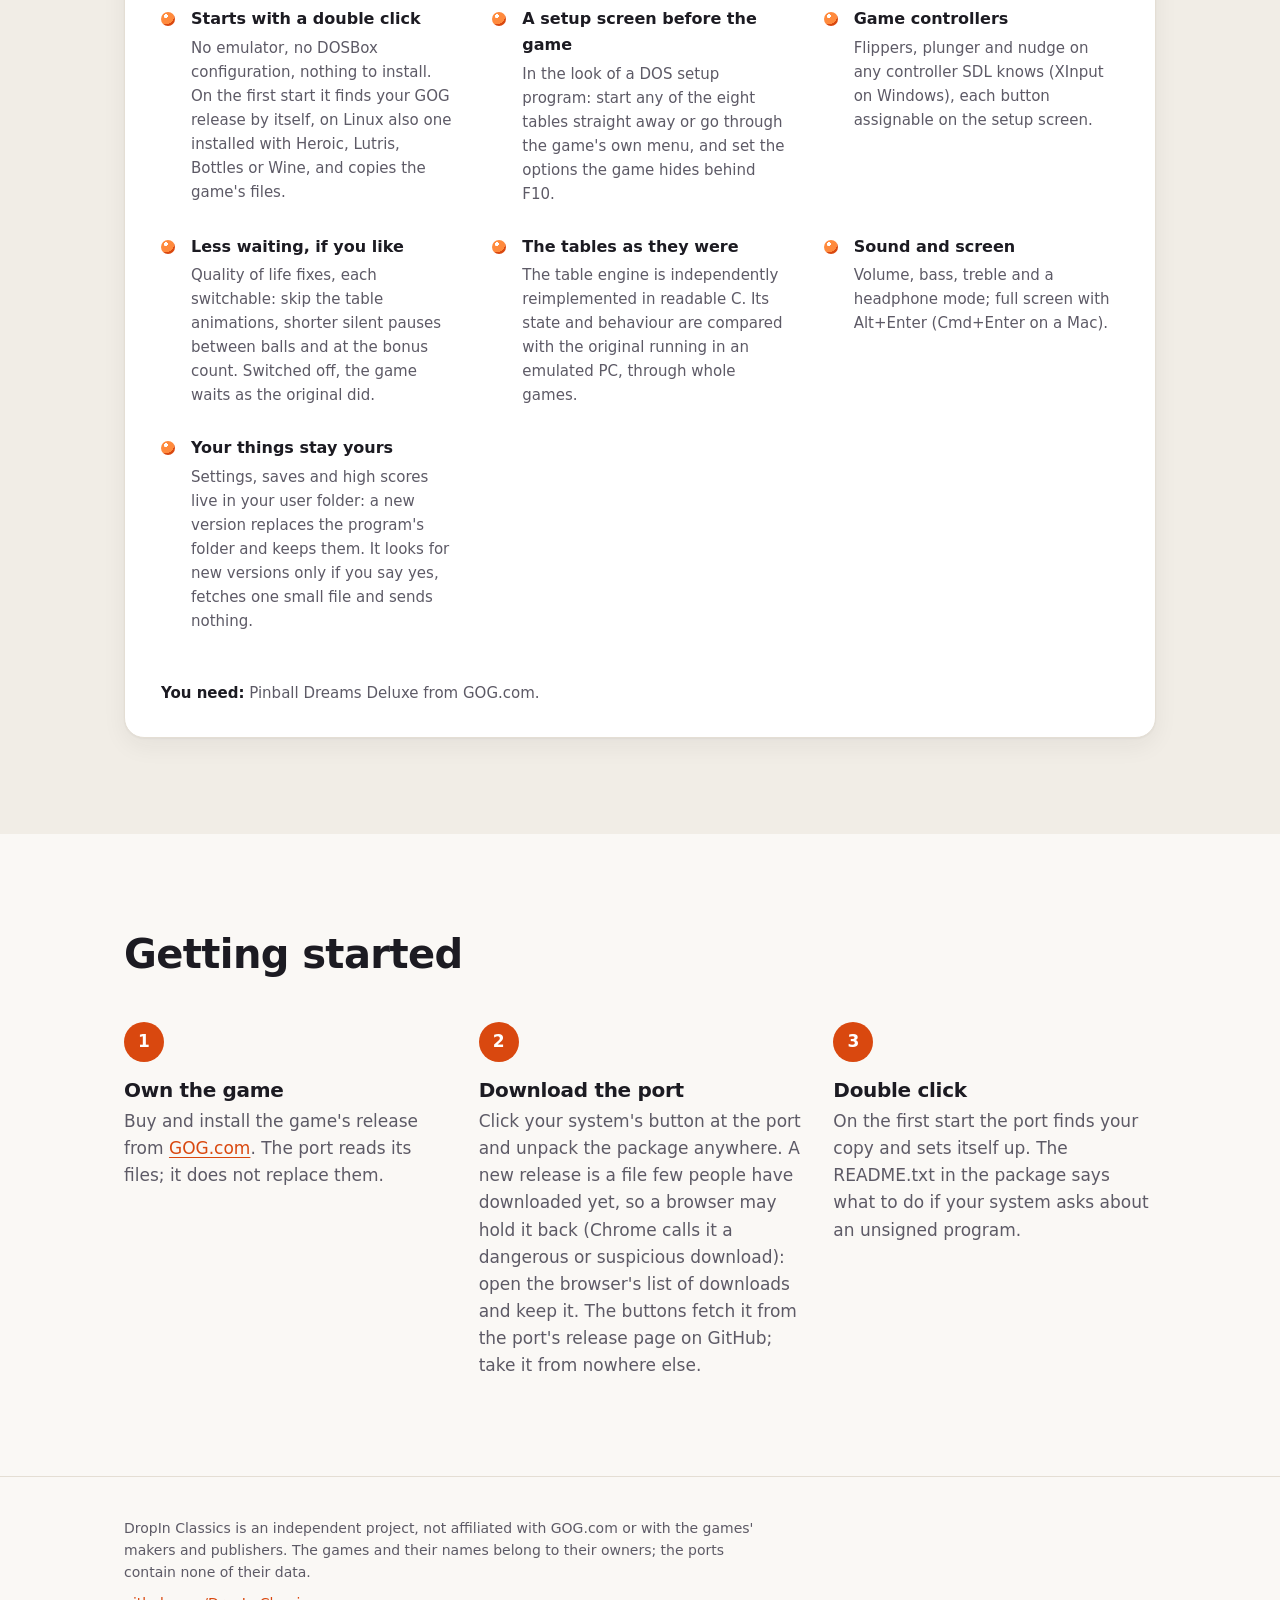
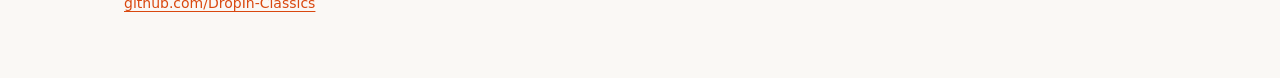
==== commit 78f99b91: "Make doskit's public source visible" ====
--- a/index.html
+++ b/index.html
@@ -108,7 +108,7 @@
       <p>I choose the games, decide what the ports should do for the player
         and test them by playing them. If something plays differently from
         the original, tell me in the port's repository on GitHub.</p>
-      <p>The agents work with a toolkit of their own, made for porting DOS
+      <p>The agents work with an open toolkit of their own, made for porting DOS
         games: <a href="doskit.html">what doskit is and why it exists</a>.</p>
     </div>
   </div>
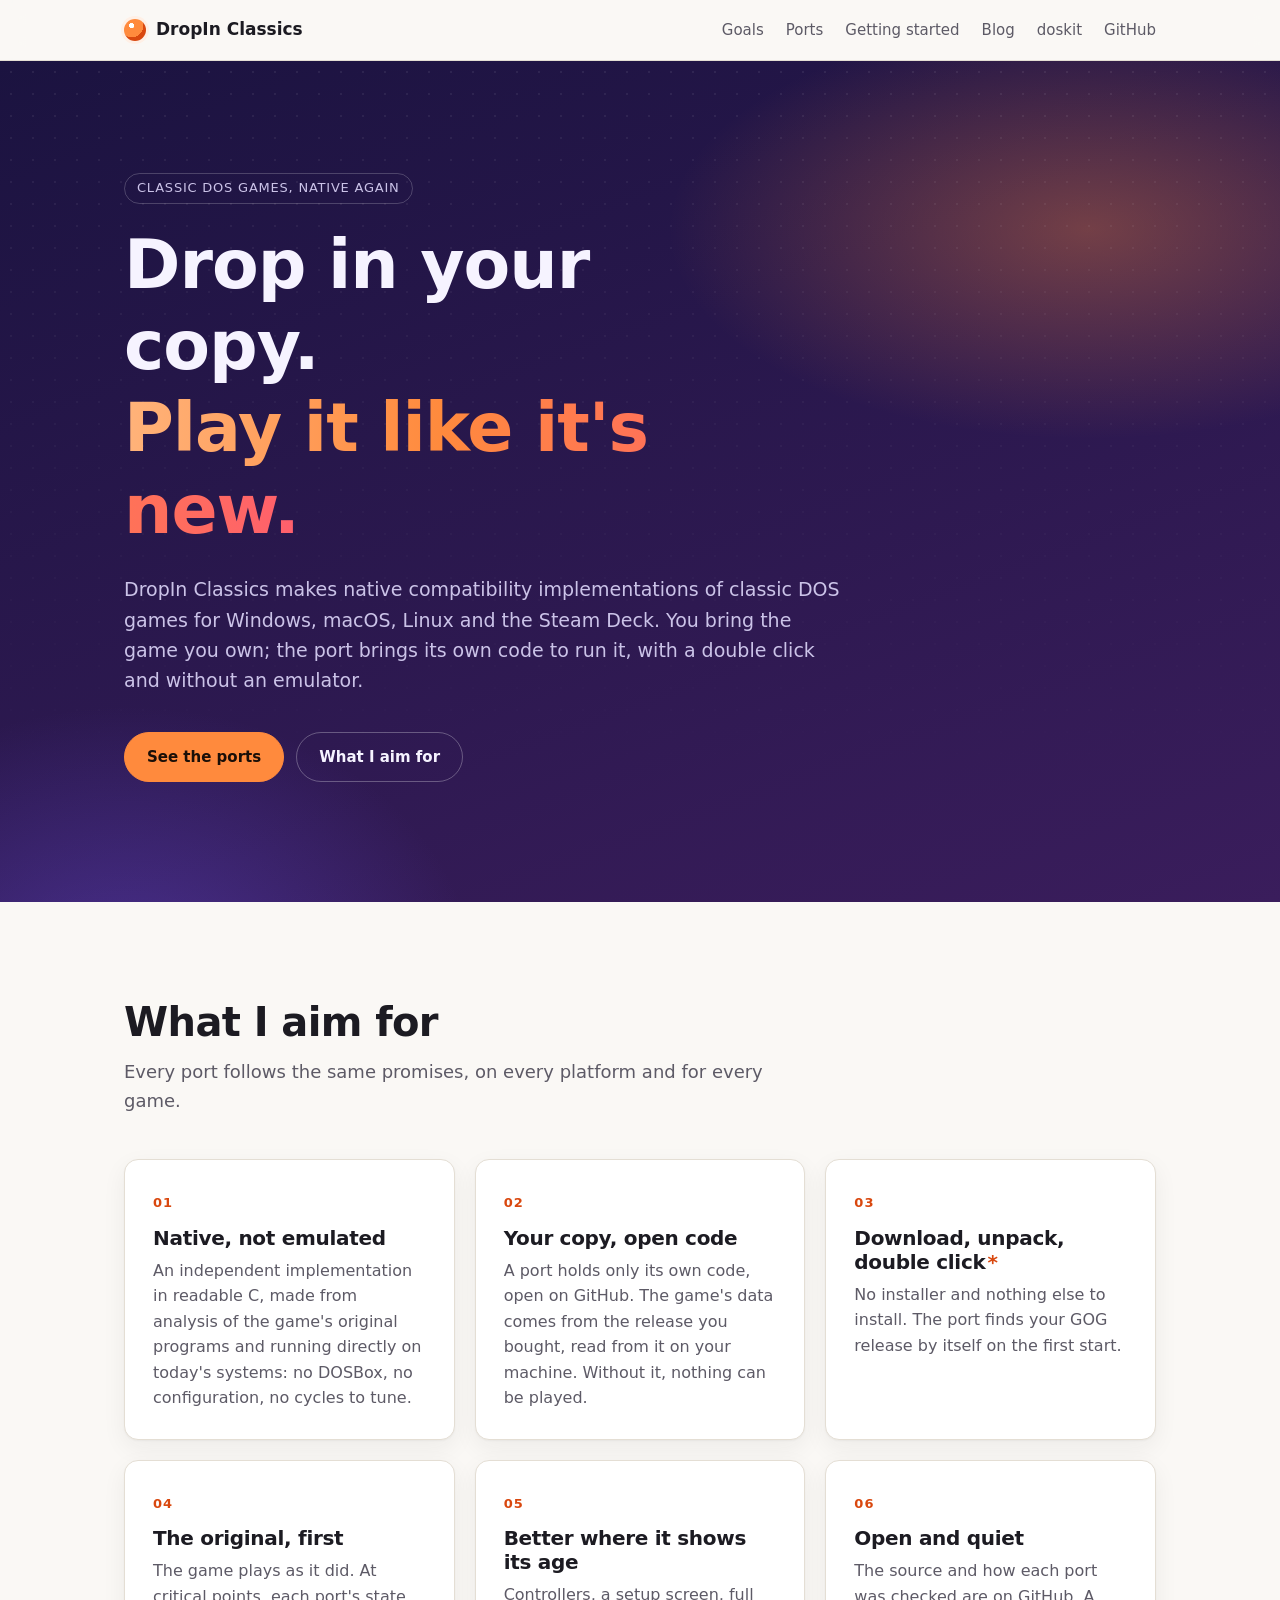
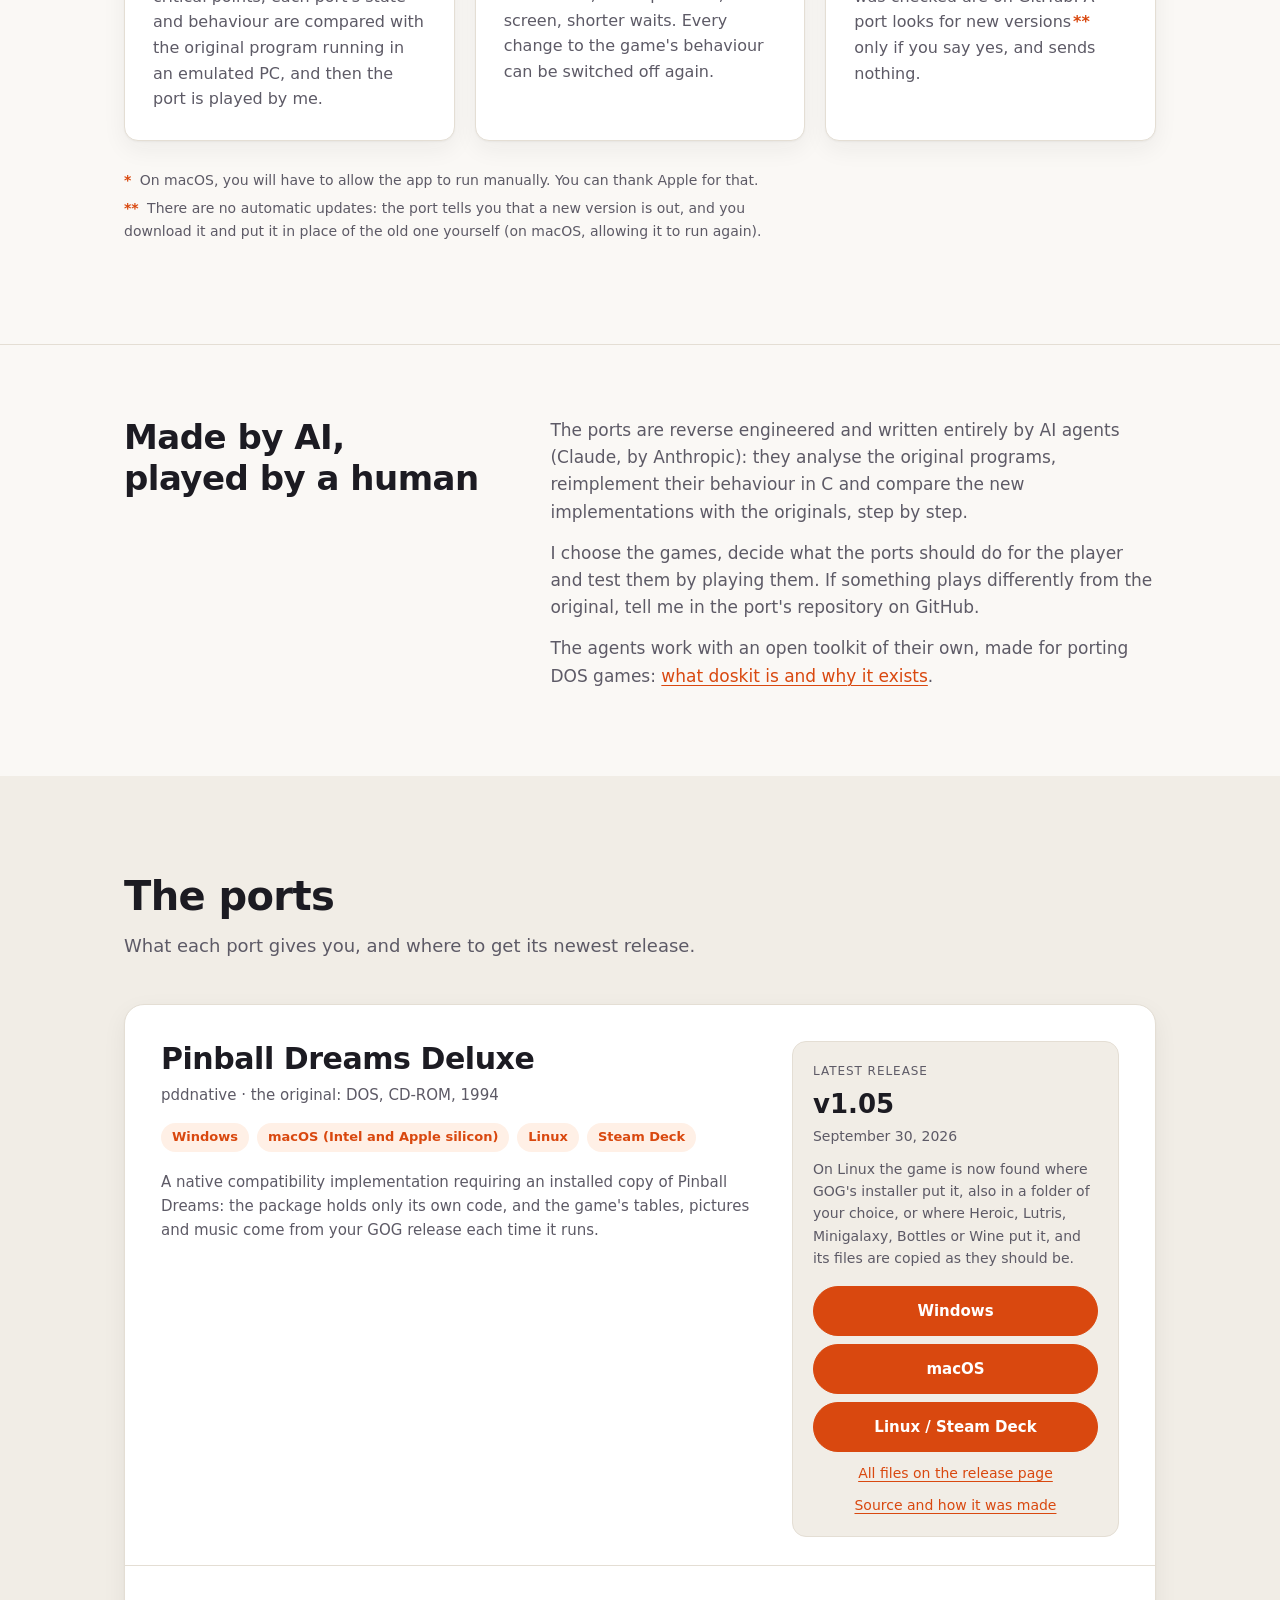
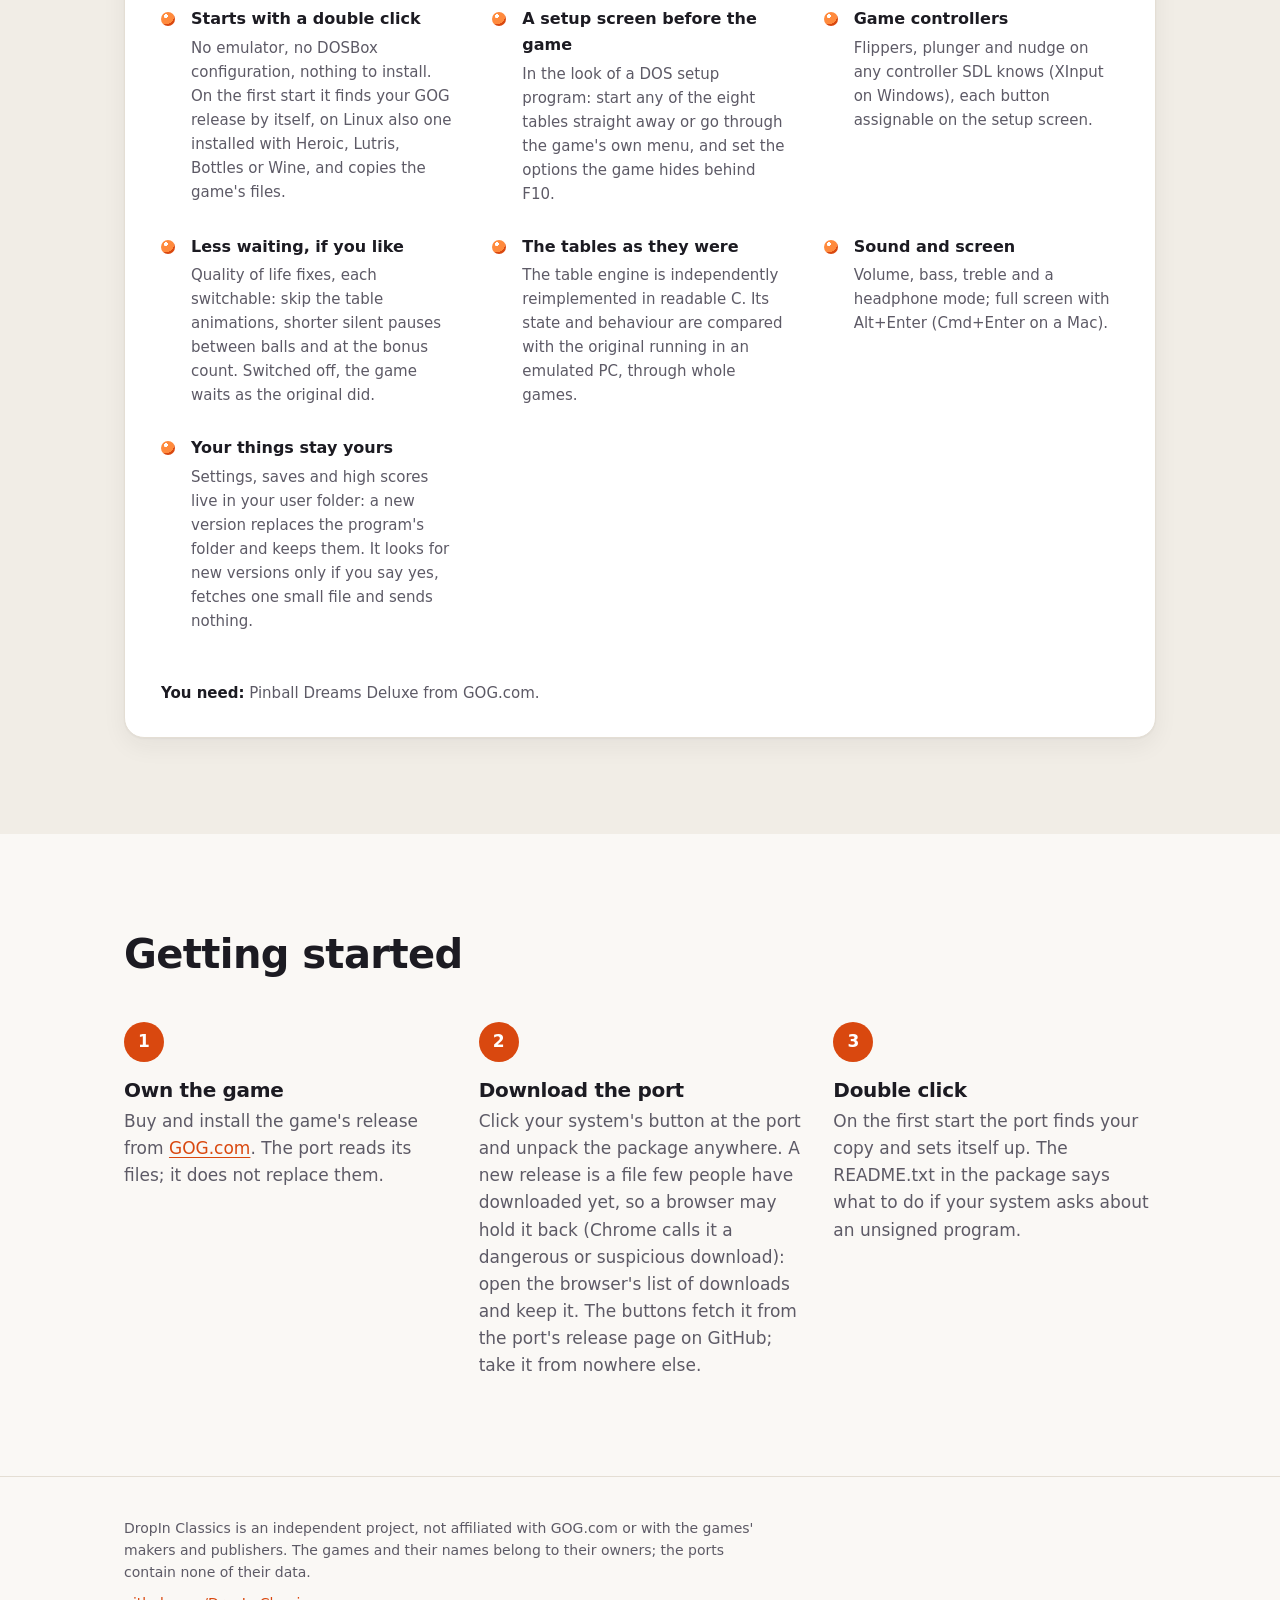
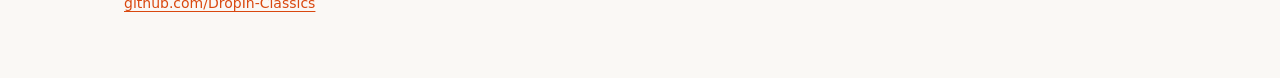
==== commit 52171e13: "A blog: entries as markdown, built to blog.html and posts/*.html" ====
--- a/index.html
+++ b/index.html
@@ -18,6 +18,7 @@
       <a href="#goals">Goals</a>
       <a href="#ports">Ports</a>
       <a href="#start">Getting started</a>
+      <a href="blog.html">Blog</a>
       <a href="doskit.html">doskit</a>
       <a href="https://github.com/DropIn-Classics">GitHub</a>
     </nav>
--- a/style.css
+++ b/style.css
@@ -203,8 +203,9 @@
   .requires { padding: 0 20px 24px; }
 }
 
-@media (max-width: 420px) {
+@media (max-width: 600px) {
   nav a:nth-child(1) { display: none; }
+  nav a:nth-child(6) { display: none; }
 }
 
 @media (prefers-reduced-motion: reduce) {
@@ -233,3 +234,34 @@
 .prose p { margin: 0 0 16px; color: var(--muted); font-size: 18px; }
 .brings.plain { padding: 0; margin-top: 32px; }
 .steps.four { grid-template-columns: repeat(auto-fit, minmax(210px, 1fr)); }
+
+/* blog */
+.posts { list-style: none; margin: 44px 0 0; padding: 0; display: grid; gap: 20px; }
+.post-item {
+  background: var(--surface); border: 1px solid var(--line); border-radius: var(--radius);
+  box-shadow: var(--shadow); padding: 28px;
+}
+.post-item h3 { font-size: 22px; margin: 0 0 6px; }
+.post-item h3 a { color: var(--text); text-decoration: none; }
+.post-item h3 a:hover { color: var(--accent); }
+.post-item p.lede { margin: 0; color: var(--muted); }
+.post-meta { color: var(--muted); font-size: 14px; margin: 0 0 10px; }
+.post h1 { font-size: clamp(30px, 4.6vw, 46px); font-weight: 800; margin: 0 0 24px; max-width: 20ch; }
+.wrap.narrow { max-width: 760px; }
+.prose h2, .prose h3 { color: var(--text); }
+.prose h2 { font-size: 24px; margin: 28px 0 8px; }
+.prose h3 { font-size: 20px; margin: 24px 0 8px; }
+.prose ul, .prose ol { color: var(--muted); font-size: 18px; margin: 0 0 16px; padding-left: 24px; }
+.prose li { margin: 0 0 6px; }
+.prose blockquote { margin: 0 0 16px; padding-left: 16px; border-left: 3px solid var(--line); }
+.prose blockquote p { margin: 0; }
+.prose code {
+  font-size: .88em; background: var(--bg-alt); border: 1px solid var(--line);
+  border-radius: 6px; padding: 1px 6px;
+}
+.prose pre { background: var(--bg-alt); border: 1px solid var(--line); border-radius: var(--radius); padding: 16px; overflow-x: auto; }
+.prose pre code { background: none; border: 0; padding: 0; }
+.prose hr { border: 0; border-top: 1px solid var(--line); margin: 28px 0; }
+.post-nav { display: grid; gap: 8px; margin-top: 40px; padding-top: 24px; border-top: 1px solid var(--line); }
+.post-nav a { font-size: 15px; }
+.post-nav .back { font-weight: 700; }
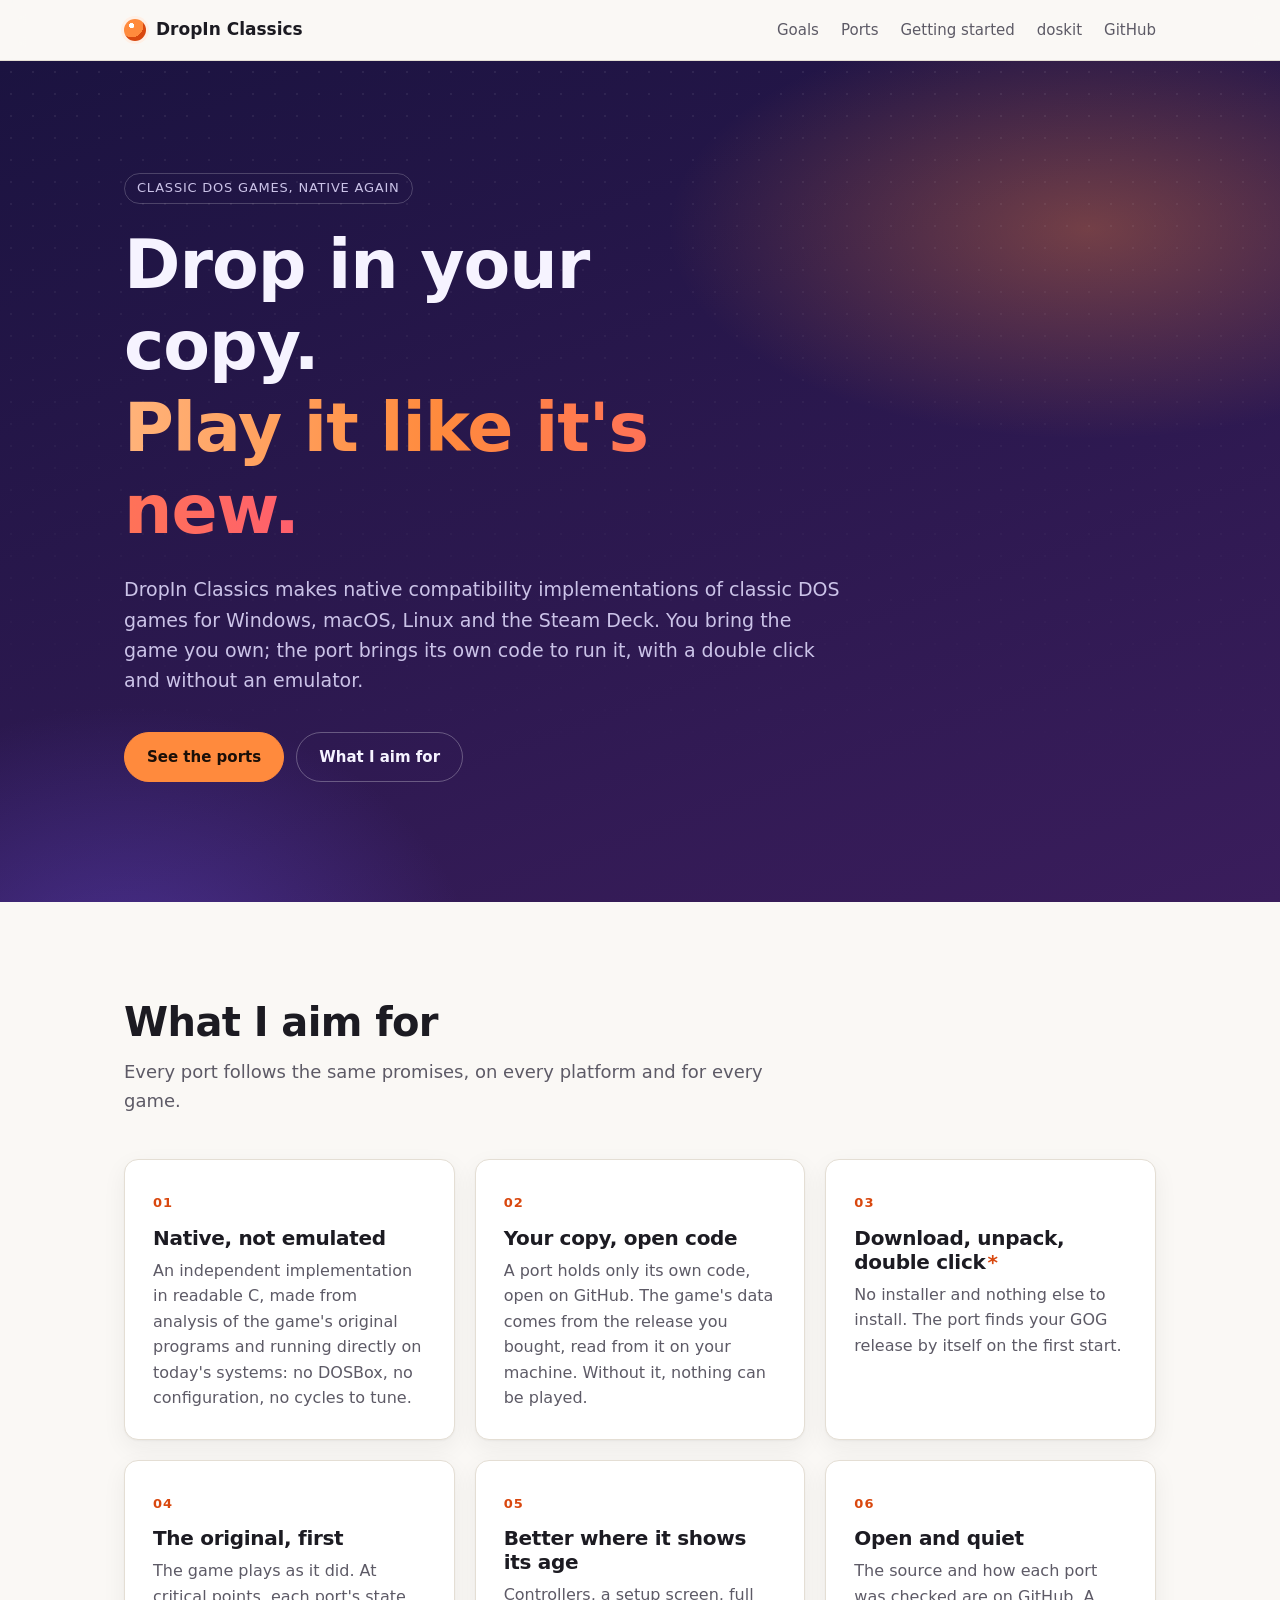
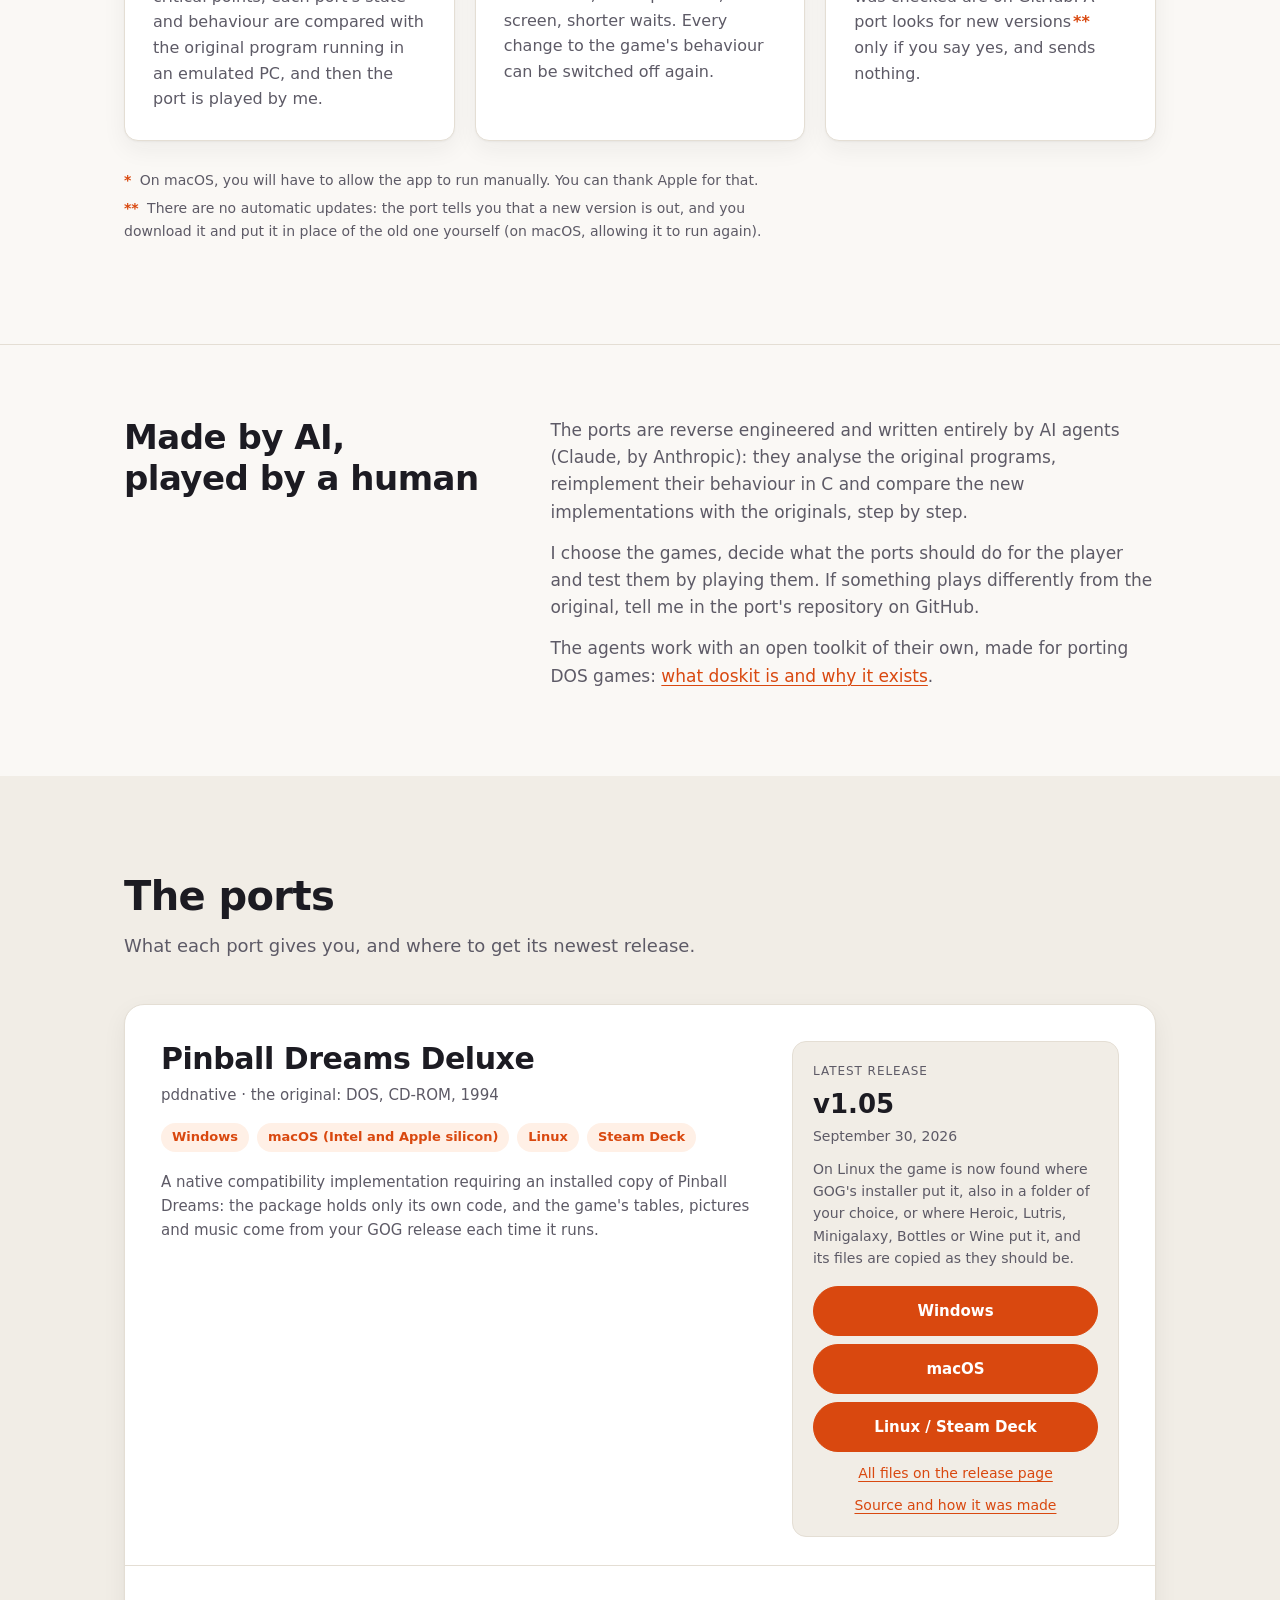
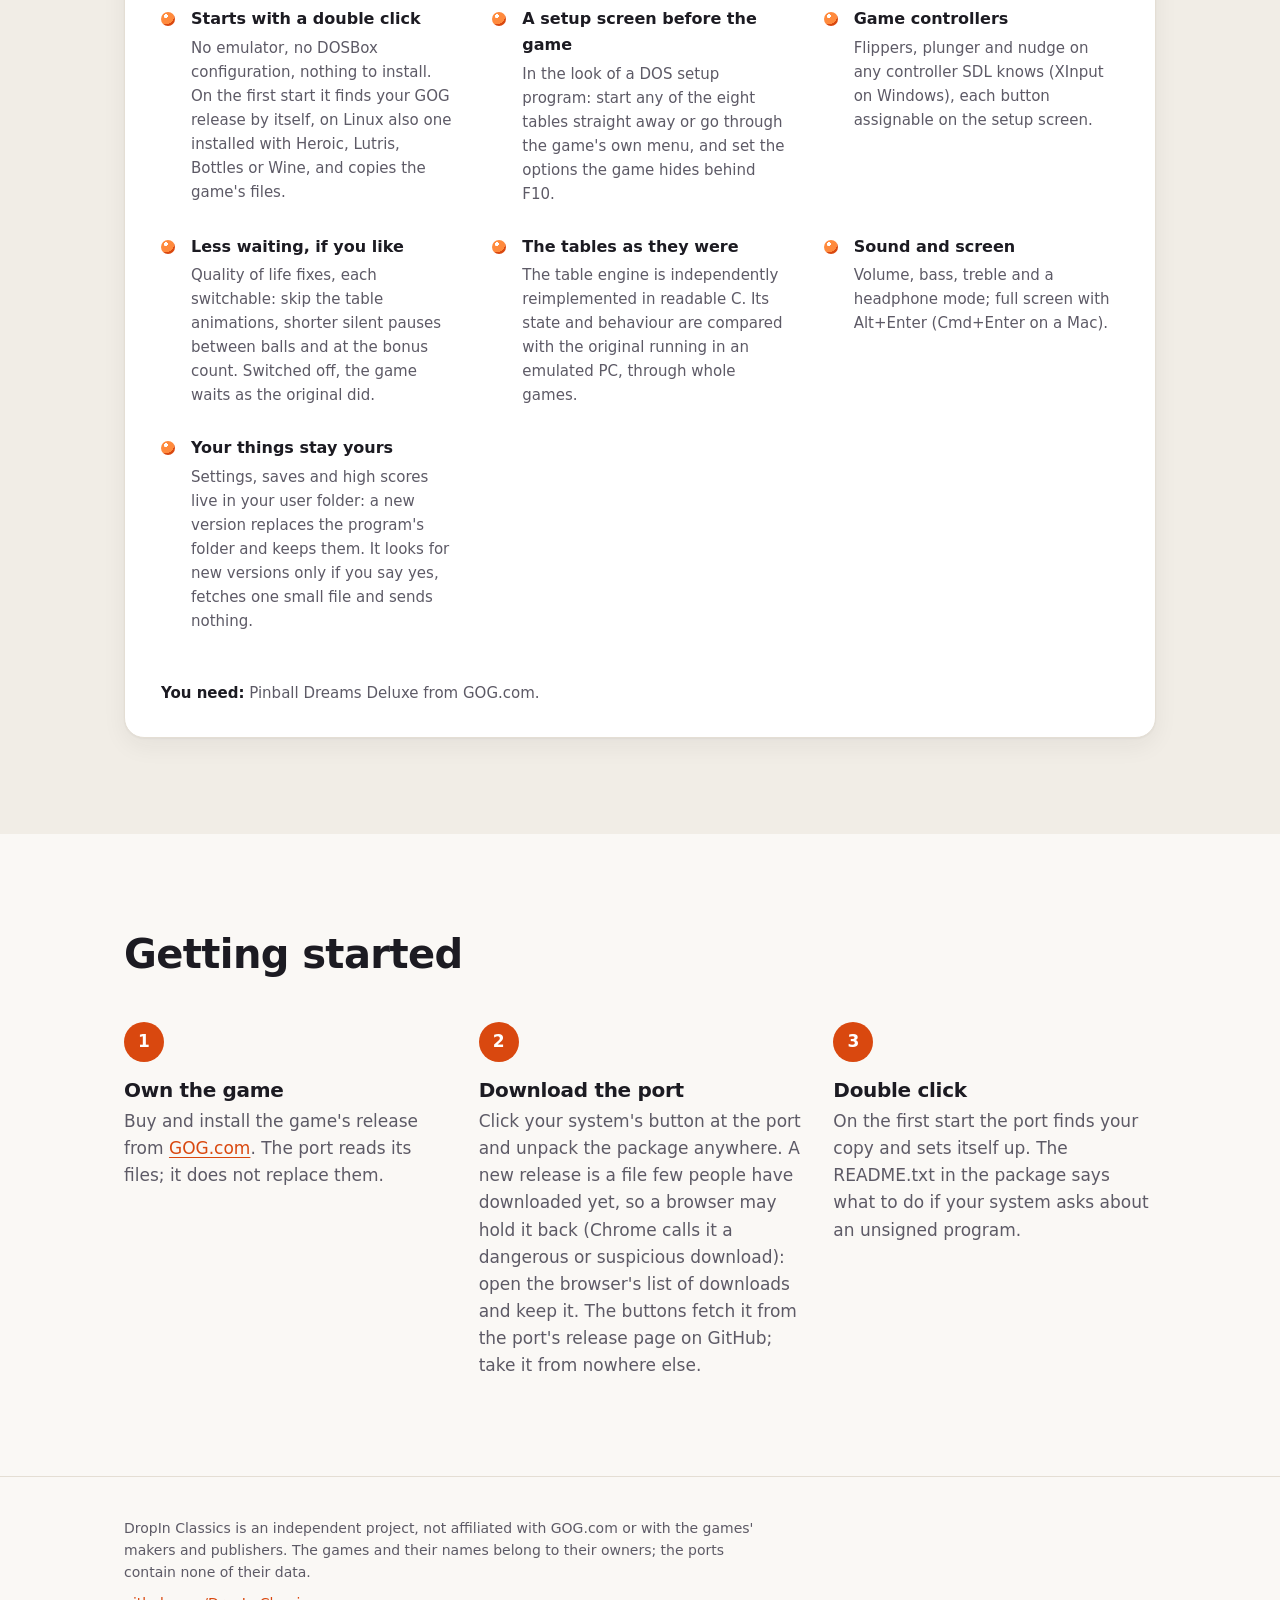
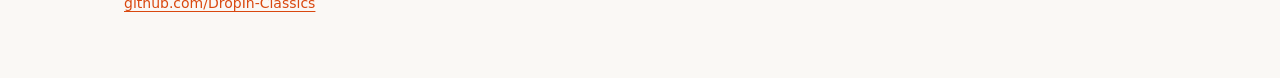
==== commit 22a7cfaa: "Remove the blog from the site" ====
--- a/index.html
+++ b/index.html
@@ -18,7 +18,6 @@
       <a href="#goals">Goals</a>
       <a href="#ports">Ports</a>
       <a href="#start">Getting started</a>
-      <a href="blog.html">Blog</a>
       <a href="doskit.html">doskit</a>
       <a href="https://github.com/DropIn-Classics">GitHub</a>
     </nav>
--- a/style.css
+++ b/style.css
@@ -235,33 +235,3 @@
 .brings.plain { padding: 0; margin-top: 32px; }
 .steps.four { grid-template-columns: repeat(auto-fit, minmax(210px, 1fr)); }
 
-/* blog */
-.posts { list-style: none; margin: 44px 0 0; padding: 0; display: grid; gap: 20px; }
-.post-item {
-  background: var(--surface); border: 1px solid var(--line); border-radius: var(--radius);
-  box-shadow: var(--shadow); padding: 28px;
-}
-.post-item h3 { font-size: 22px; margin: 0 0 6px; }
-.post-item h3 a { color: var(--text); text-decoration: none; }
-.post-item h3 a:hover { color: var(--accent); }
-.post-item p.lede { margin: 0; color: var(--muted); }
-.post-meta { color: var(--muted); font-size: 14px; margin: 0 0 10px; }
-.post h1 { font-size: clamp(30px, 4.6vw, 46px); font-weight: 800; margin: 0 0 24px; max-width: 20ch; }
-.wrap.narrow { max-width: 760px; }
-.prose h2, .prose h3 { color: var(--text); }
-.prose h2 { font-size: 24px; margin: 28px 0 8px; }
-.prose h3 { font-size: 20px; margin: 24px 0 8px; }
-.prose ul, .prose ol { color: var(--muted); font-size: 18px; margin: 0 0 16px; padding-left: 24px; }
-.prose li { margin: 0 0 6px; }
-.prose blockquote { margin: 0 0 16px; padding-left: 16px; border-left: 3px solid var(--line); }
-.prose blockquote p { margin: 0; }
-.prose code {
-  font-size: .88em; background: var(--bg-alt); border: 1px solid var(--line);
-  border-radius: 6px; padding: 1px 6px;
-}
-.prose pre { background: var(--bg-alt); border: 1px solid var(--line); border-radius: var(--radius); padding: 16px; overflow-x: auto; }
-.prose pre code { background: none; border: 0; padding: 0; }
-.prose hr { border: 0; border-top: 1px solid var(--line); margin: 28px 0; }
-.post-nav { display: grid; gap: 8px; margin-top: 40px; padding-top: 24px; border-top: 1px solid var(--line); }
-.post-nav a { font-size: 15px; }
-.post-nav .back { font-weight: 700; }
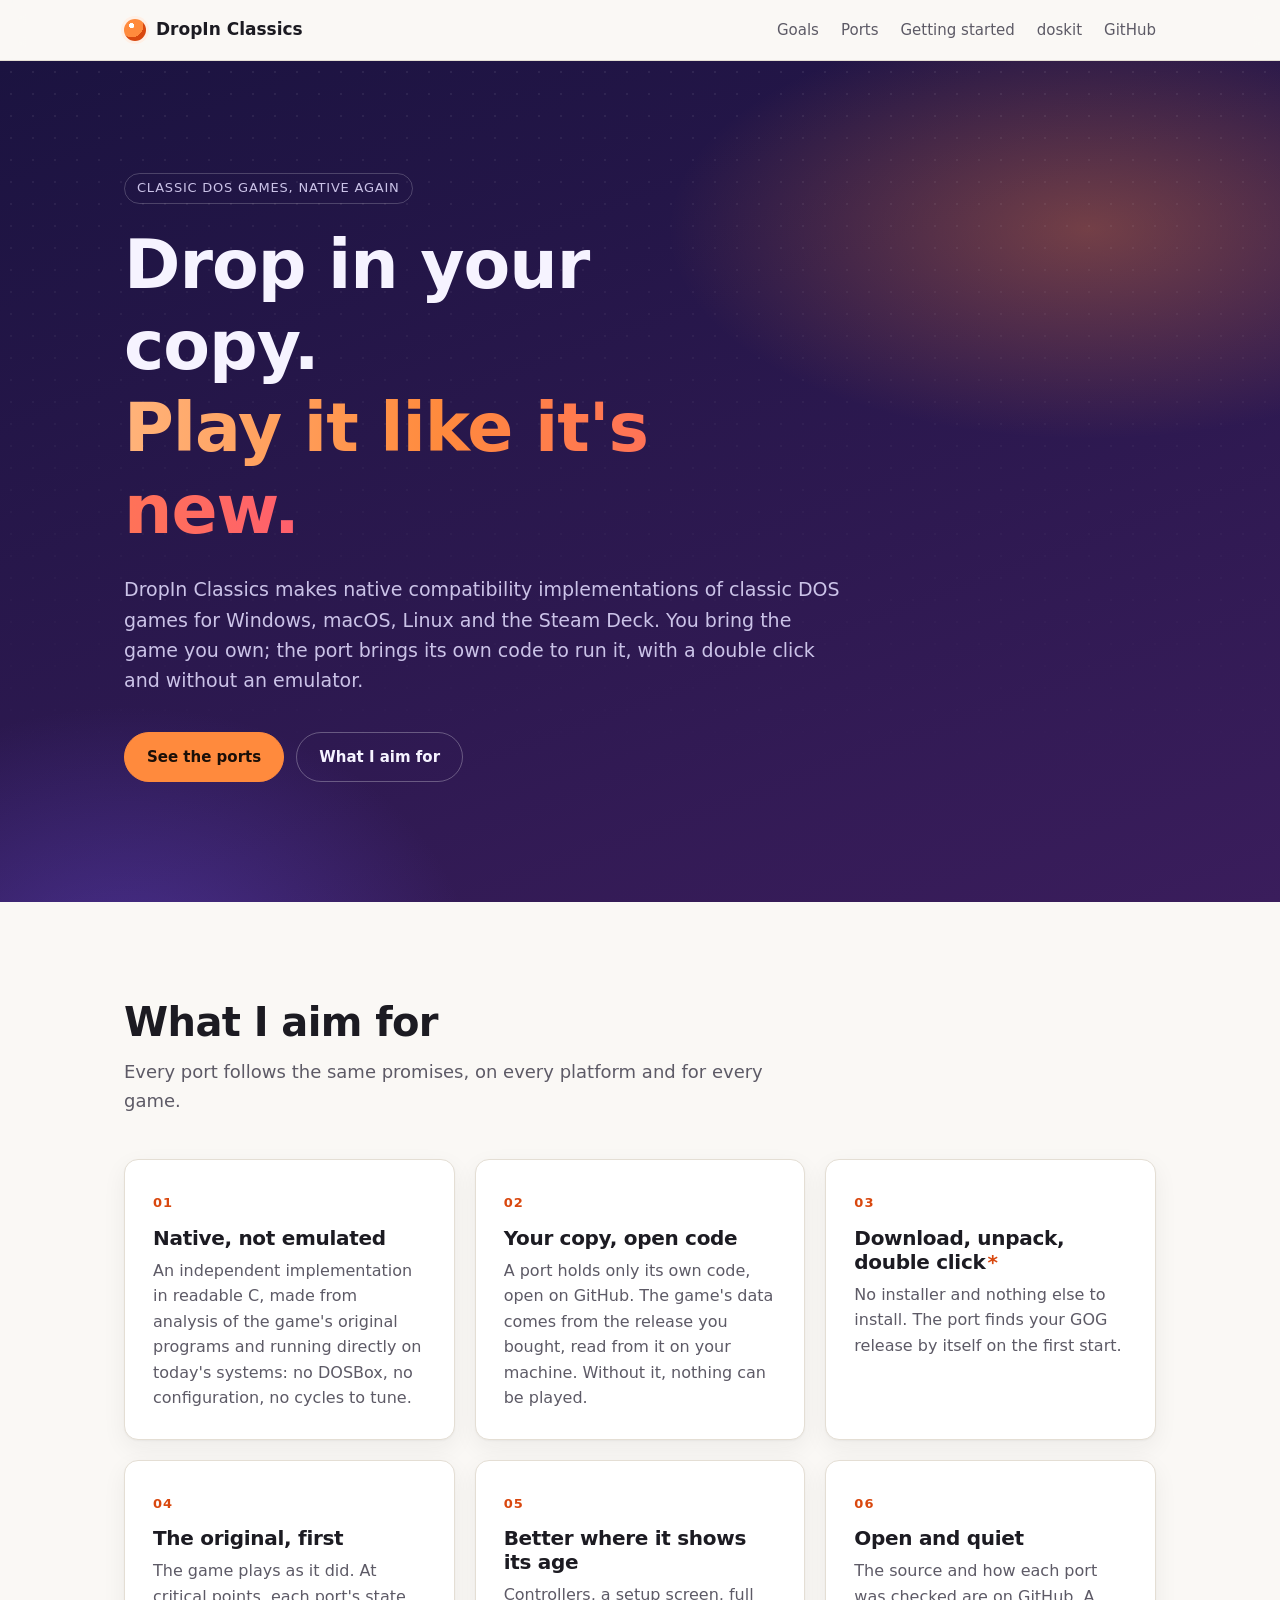
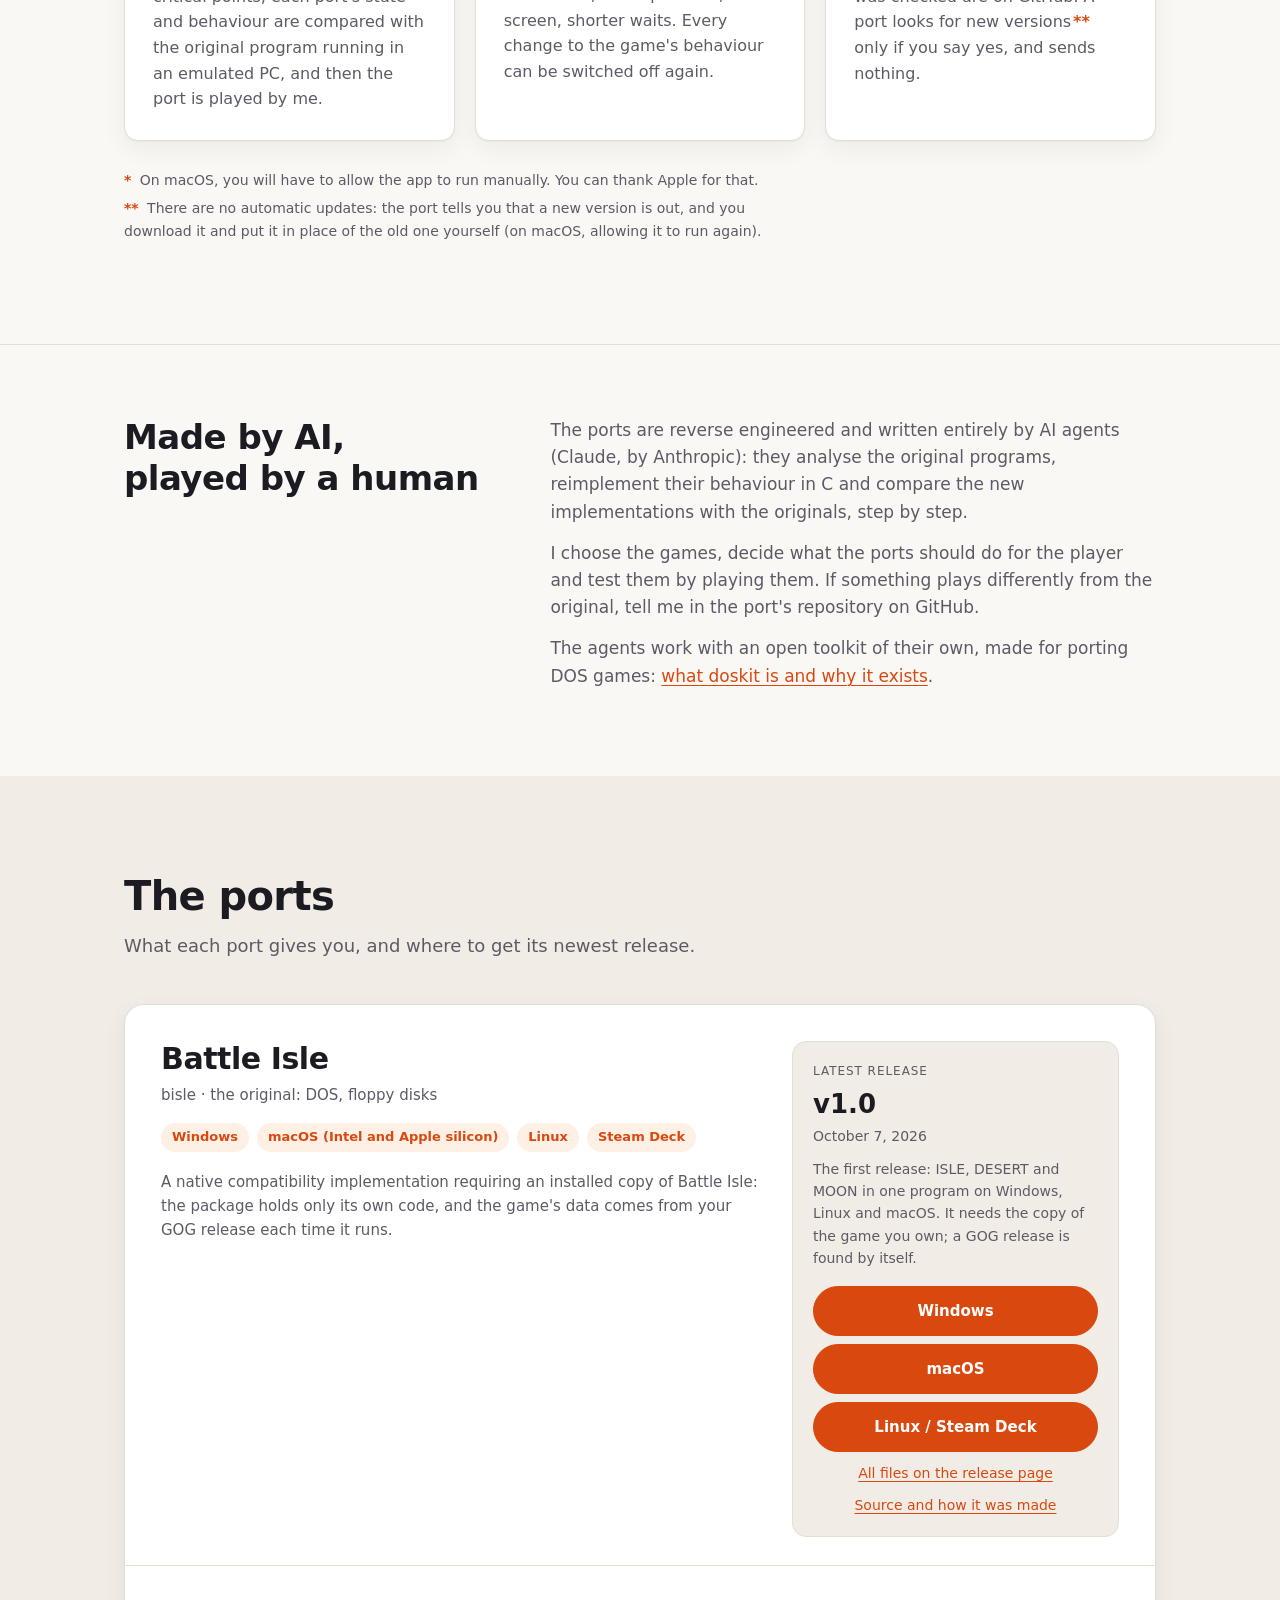
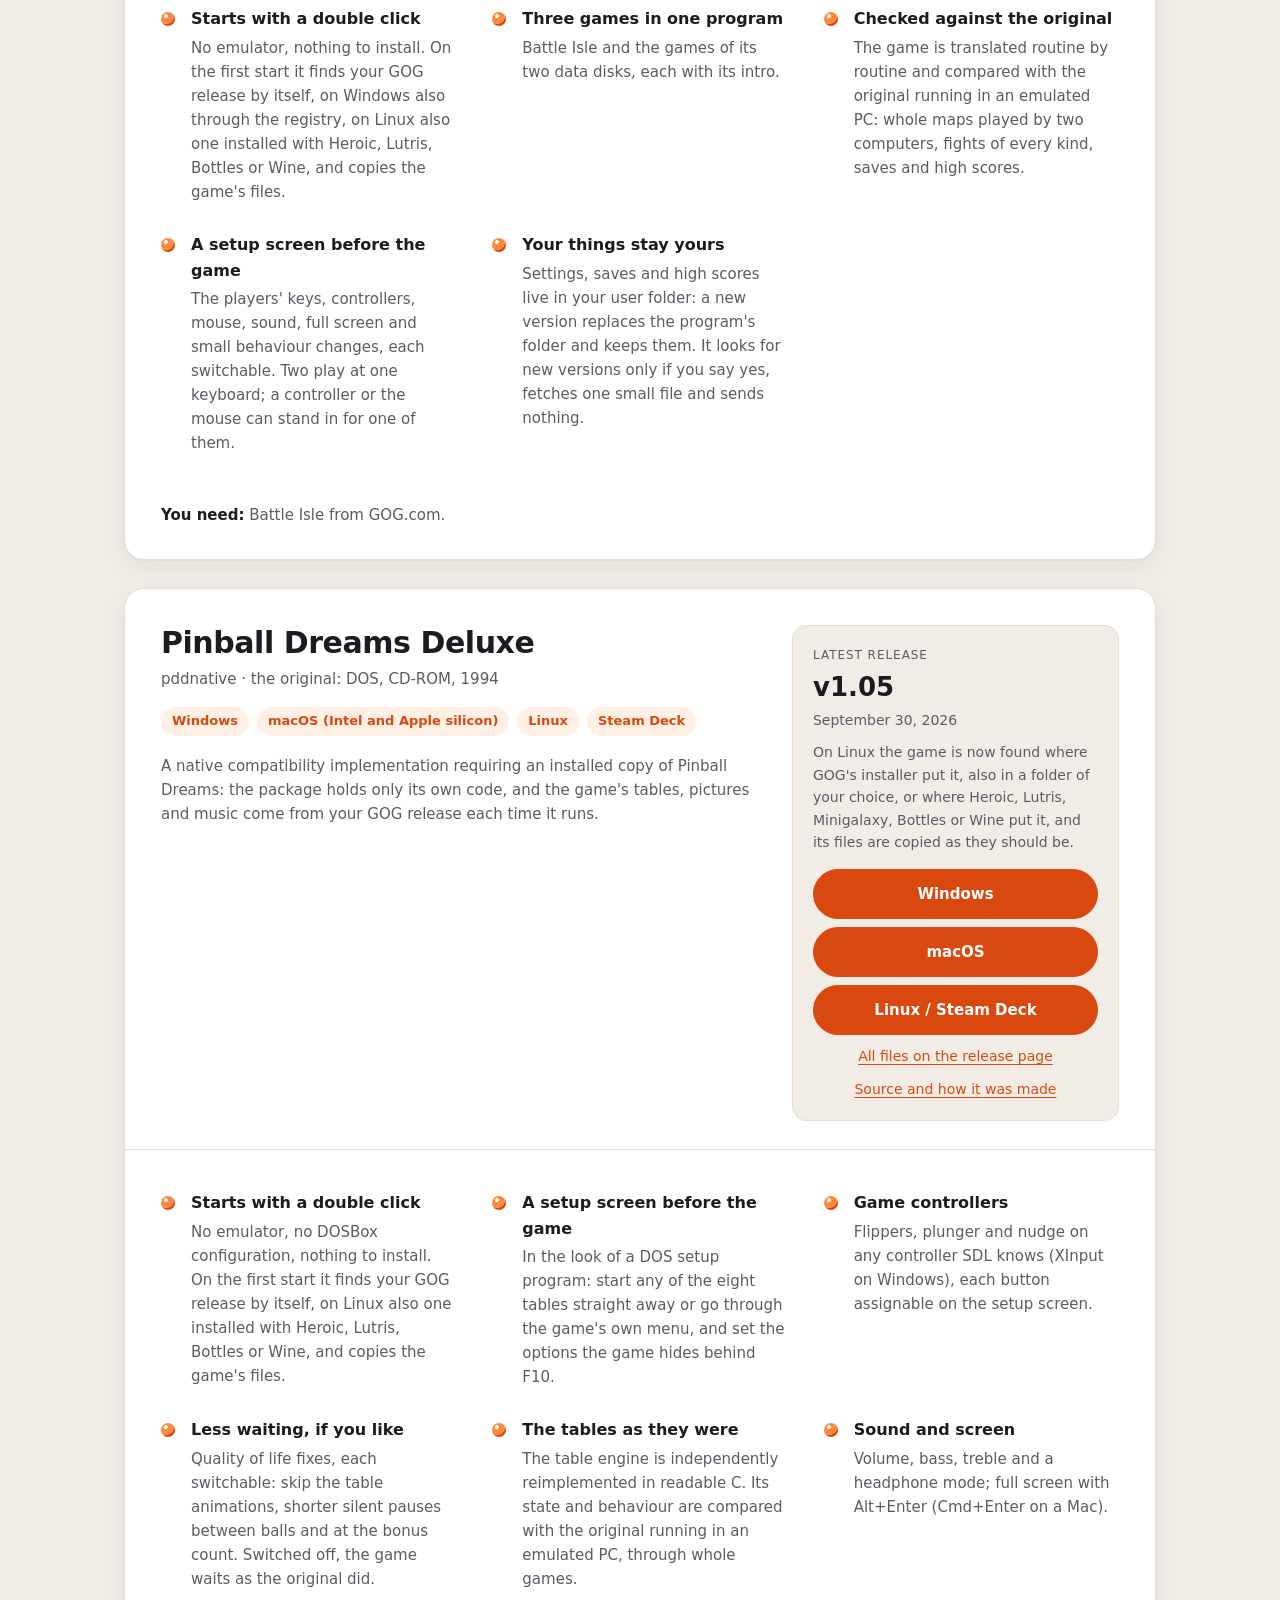
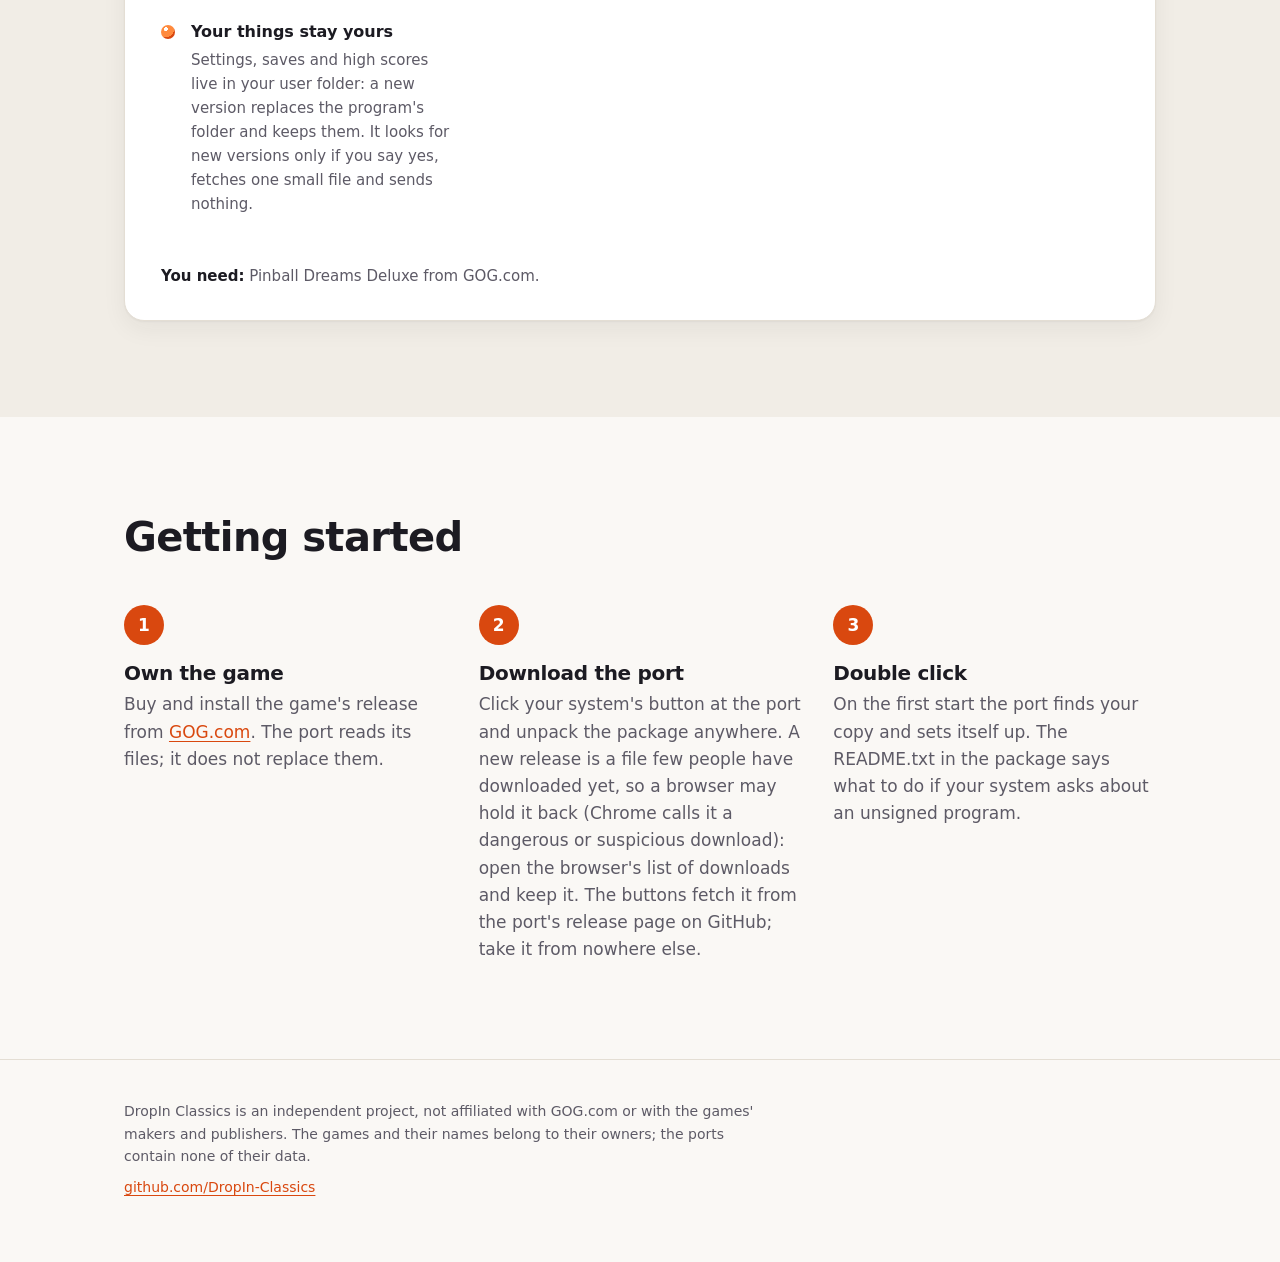
==== commit 5f04bda1: "List Battle Isle on the page v1.0, checked offline and against its latest.json. The page was not loo" ====
--- a/index.html
+++ b/index.html
@@ -119,6 +119,37 @@
     <h2>The ports</h2>
     <p class="section-lead">What each port gives you, and where to get its newest
       release.</p>
+    <article class="port" id="bisle">
+      <div class="port-head">
+        <div>
+          <h3>Battle Isle</h3>
+          <p class="port-meta">bisle &middot; the original: DOS, floppy disks</p>
+          <ul class="chips"><li>Windows</li><li>macOS (Intel and Apple silicon)</li><li>Linux</li><li>Steam Deck</li></ul>
+          <p class="provenance">A native compatibility implementation requiring an installed copy of Battle Isle: the package holds only its own code, and the game&#x27;s data comes from your GOG release each time it runs.</p>
+        </div>
+        <aside class="release">
+          <div class="label">Latest release</div>
+          <div class="version">v1.0</div>
+          <div class="date">October 7, 2026</div>
+          <p class="note">The first release: ISLE, DESERT and MOON in one program on Windows, Linux and macOS. It needs the copy of the game you own; a GOG release is found by itself.</p>
+          <div class="downloads" aria-label="Download for">
+            <a class="button" href="https://github.com/DropIn-Classics/bisle/releases/latest/download/battle-isle-windows-x64.zip">Windows</a>
+            <a class="button" href="https://github.com/DropIn-Classics/bisle/releases/latest/download/battle-isle-macos.zip">macOS</a>
+            <a class="button" href="https://github.com/DropIn-Classics/bisle/releases/latest/download/battle-isle-linux-x64.tar.gz">Linux / Steam Deck</a>
+          </div>
+          <a class="source" href="https://github.com/DropIn-Classics/bisle/releases/latest">All files on the release page</a>
+          <a class="source" href="https://github.com/DropIn-Classics/bisle">Source and how it was made</a>
+        </aside>
+      </div>
+      <ul class="brings">
+      <li><h4>Starts with a double click</h4><p>No emulator, nothing to install. On the first start it finds your GOG release by itself, on Windows also through the registry, on Linux also one installed with Heroic, Lutris, Bottles or Wine, and copies the game&#x27;s files.</p></li>
+      <li><h4>Three games in one program</h4><p>Battle Isle and the games of its two data disks, each with its intro.</p></li>
+      <li><h4>Checked against the original</h4><p>The game is translated routine by routine and compared with the original running in an emulated PC: whole maps played by two computers, fights of every kind, saves and high scores.</p></li>
+      <li><h4>A setup screen before the game</h4><p>The players&#x27; keys, controllers, mouse, sound, full screen and small behaviour changes, each switchable. Two play at one keyboard; a controller or the mouse can stand in for one of them.</p></li>
+      <li><h4>Your things stay yours</h4><p>Settings, saves and high scores live in your user folder: a new version replaces the program&#x27;s folder and keeps them. It looks for new versions only if you say yes, fetches one small file and sends nothing.</p></li>
+      </ul>
+      <p class="requires"><strong>You need:</strong> Battle Isle from GOG.com.</p>
+    </article>
     <article class="port" id="pddnative">
       <div class="port-head">
         <div>
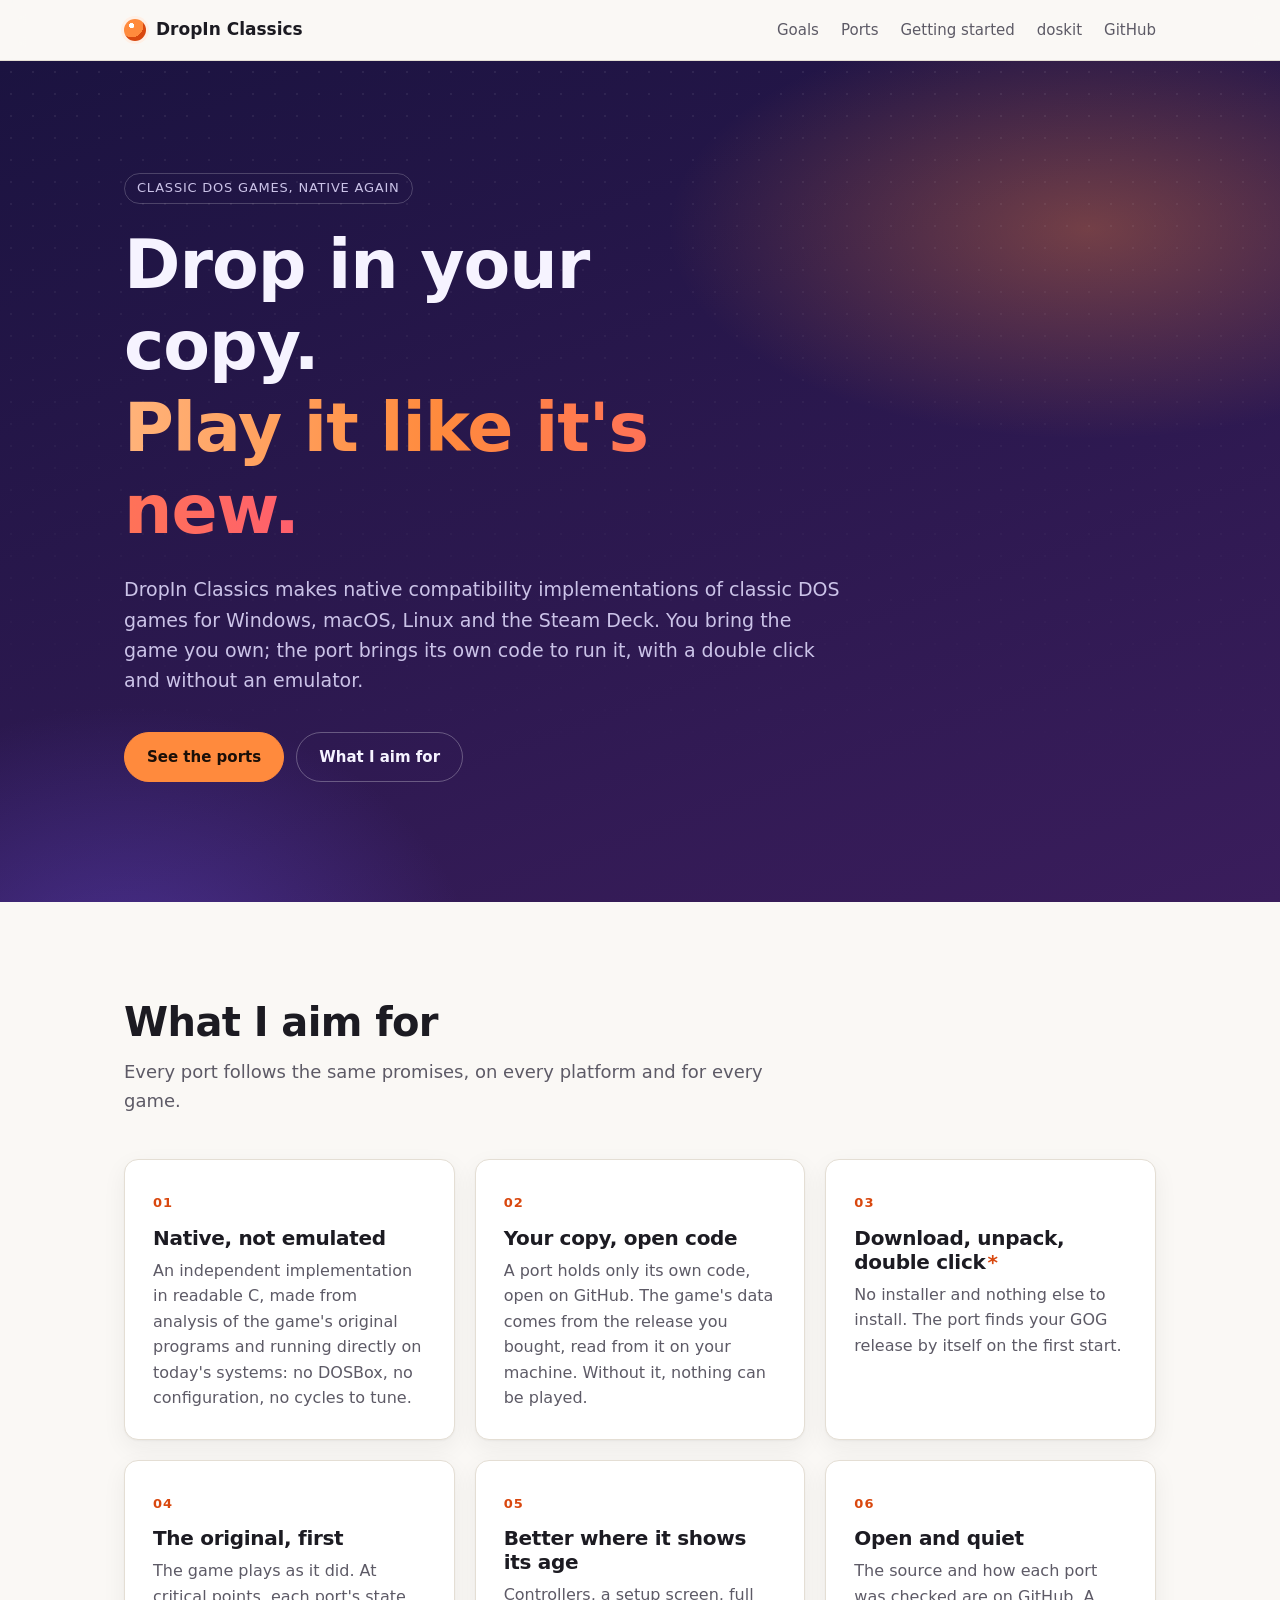
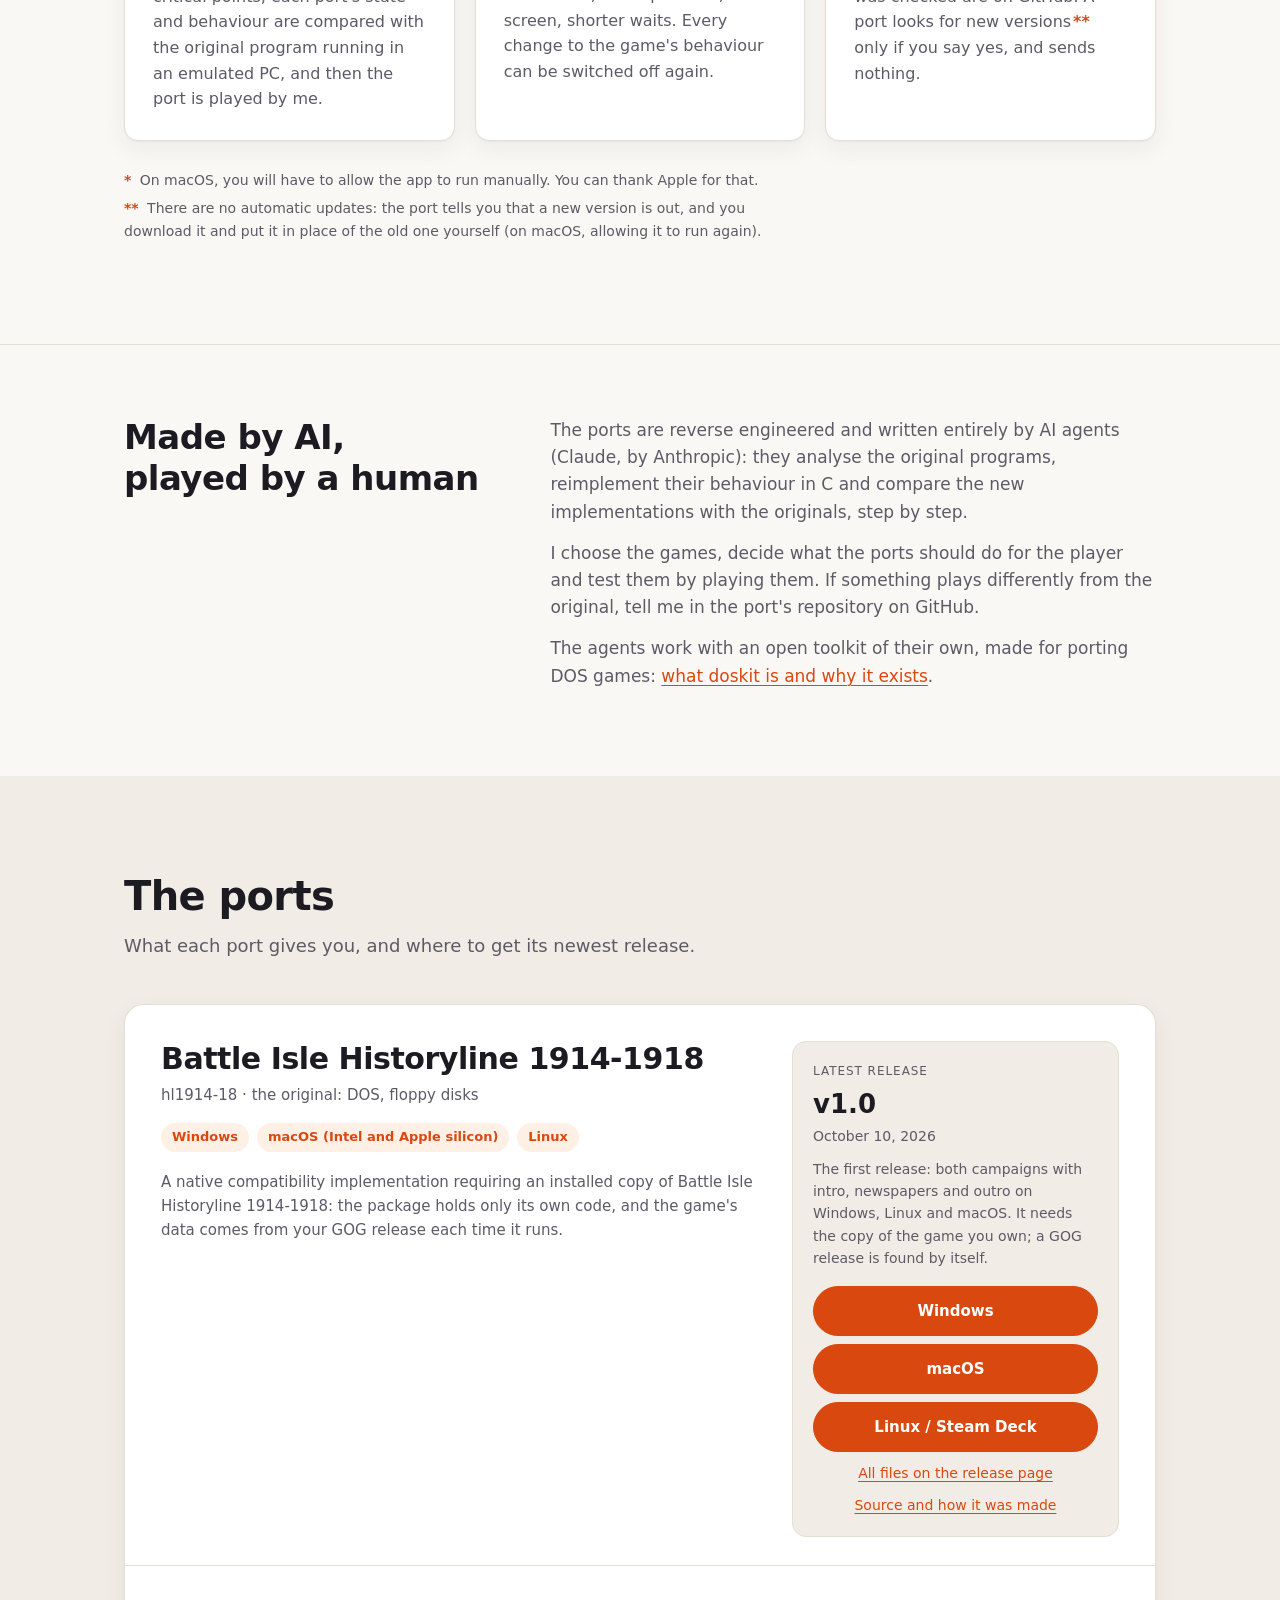
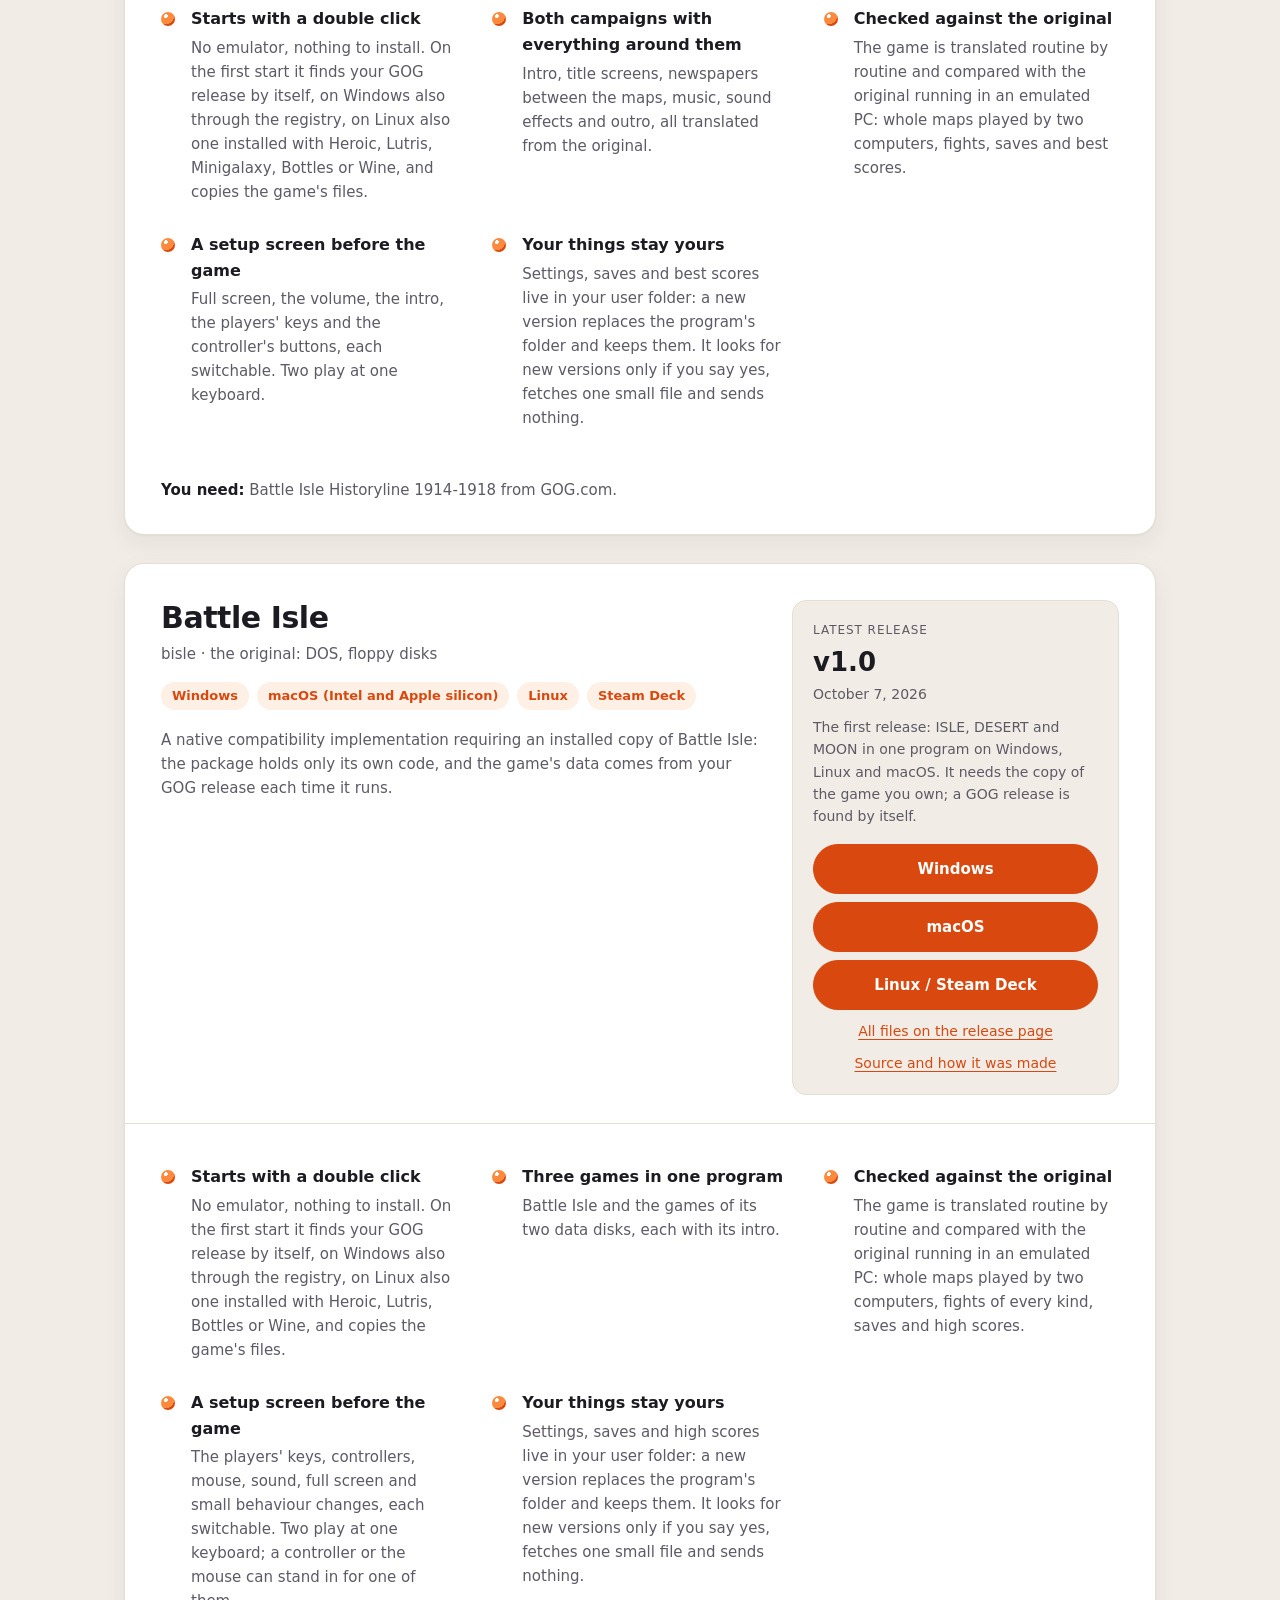
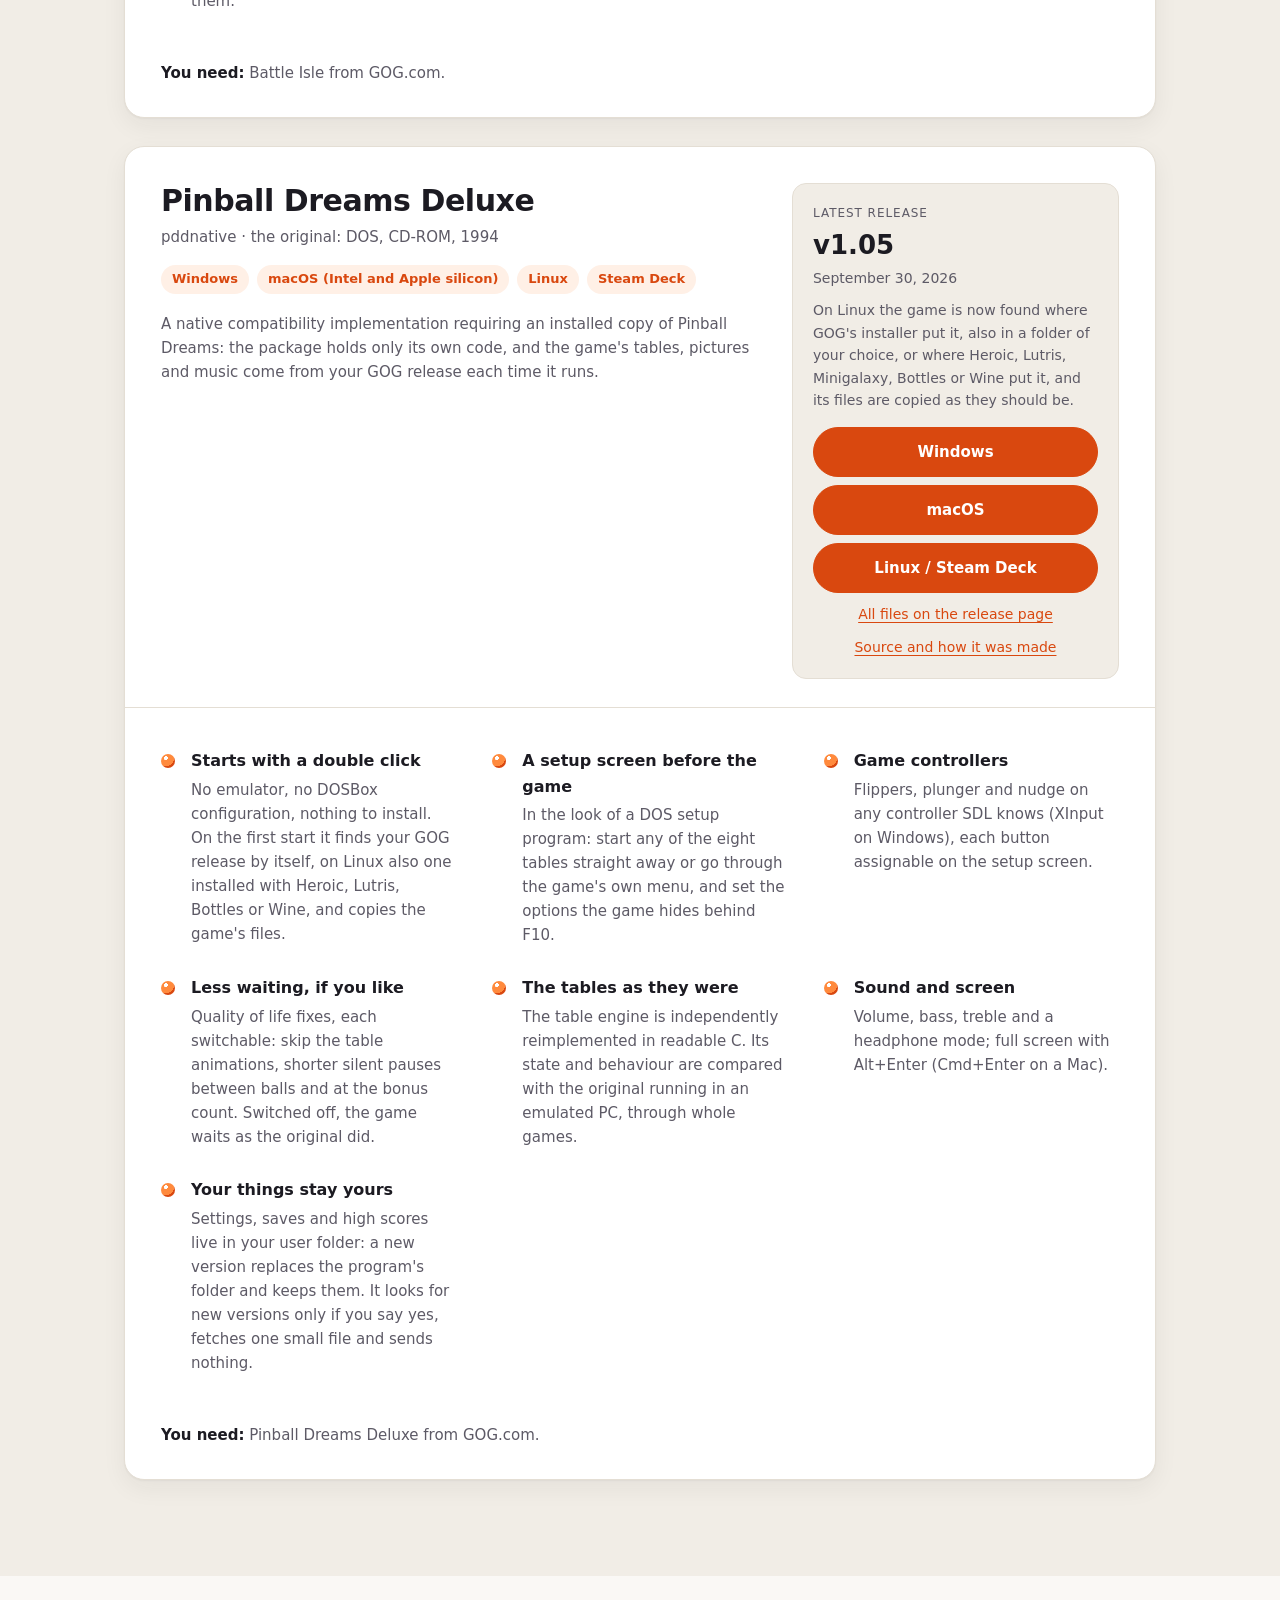
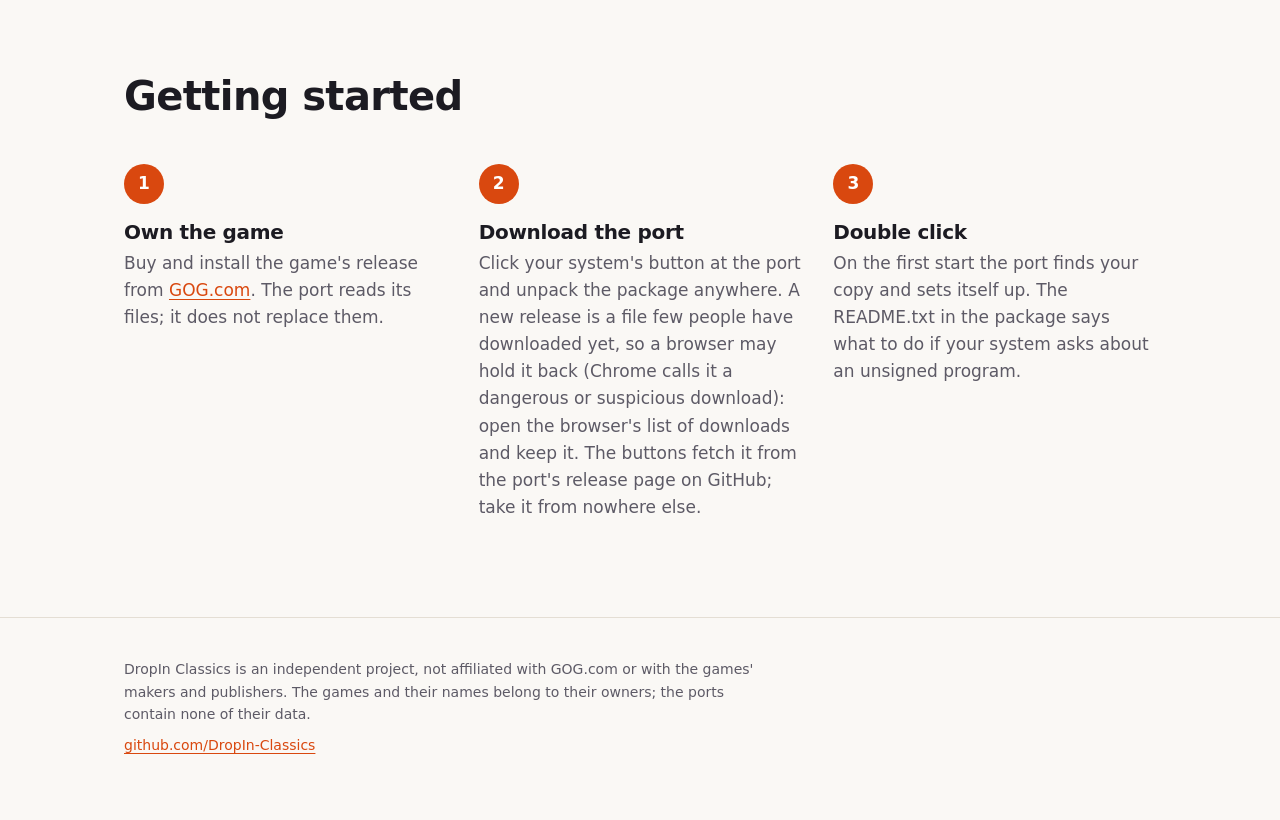
==== commit 49648190: "List Battle Isle Historyline 1914-1918 on the page New port record at v1.0 with its packages; page r" ====
--- a/index.html
+++ b/index.html
@@ -119,6 +119,37 @@
     <h2>The ports</h2>
     <p class="section-lead">What each port gives you, and where to get its newest
       release.</p>
+    <article class="port" id="hl1914-18">
+      <div class="port-head">
+        <div>
+          <h3>Battle Isle Historyline 1914-1918</h3>
+          <p class="port-meta">hl1914-18 &middot; the original: DOS, floppy disks</p>
+          <ul class="chips"><li>Windows</li><li>macOS (Intel and Apple silicon)</li><li>Linux</li></ul>
+          <p class="provenance">A native compatibility implementation requiring an installed copy of Battle Isle Historyline 1914-1918: the package holds only its own code, and the game&#x27;s data comes from your GOG release each time it runs.</p>
+        </div>
+        <aside class="release">
+          <div class="label">Latest release</div>
+          <div class="version">v1.0</div>
+          <div class="date">October 10, 2026</div>
+          <p class="note">The first release: both campaigns with intro, newspapers and outro on Windows, Linux and macOS. It needs the copy of the game you own; a GOG release is found by itself.</p>
+          <div class="downloads" aria-label="Download for">
+            <a class="button" href="https://github.com/DropIn-Classics/hl1914-18/releases/latest/download/history-line-windows-x64.zip">Windows</a>
+            <a class="button" href="https://github.com/DropIn-Classics/hl1914-18/releases/latest/download/history-line-macos.zip">macOS</a>
+            <a class="button" href="https://github.com/DropIn-Classics/hl1914-18/releases/latest/download/history-line-linux-x64.tar.gz">Linux / Steam Deck</a>
+          </div>
+          <a class="source" href="https://github.com/DropIn-Classics/hl1914-18/releases/latest">All files on the release page</a>
+          <a class="source" href="https://github.com/DropIn-Classics/hl1914-18">Source and how it was made</a>
+        </aside>
+      </div>
+      <ul class="brings">
+      <li><h4>Starts with a double click</h4><p>No emulator, nothing to install. On the first start it finds your GOG release by itself, on Windows also through the registry, on Linux also one installed with Heroic, Lutris, Minigalaxy, Bottles or Wine, and copies the game&#x27;s files.</p></li>
+      <li><h4>Both campaigns with everything around them</h4><p>Intro, title screens, newspapers between the maps, music, sound effects and outro, all translated from the original.</p></li>
+      <li><h4>Checked against the original</h4><p>The game is translated routine by routine and compared with the original running in an emulated PC: whole maps played by two computers, fights, saves and best scores.</p></li>
+      <li><h4>A setup screen before the game</h4><p>Full screen, the volume, the intro, the players&#x27; keys and the controller&#x27;s buttons, each switchable. Two play at one keyboard.</p></li>
+      <li><h4>Your things stay yours</h4><p>Settings, saves and best scores live in your user folder: a new version replaces the program&#x27;s folder and keeps them. It looks for new versions only if you say yes, fetches one small file and sends nothing.</p></li>
+      </ul>
+      <p class="requires"><strong>You need:</strong> Battle Isle Historyline 1914-1918 from GOG.com.</p>
+    </article>
     <article class="port" id="bisle">
       <div class="port-head">
         <div>
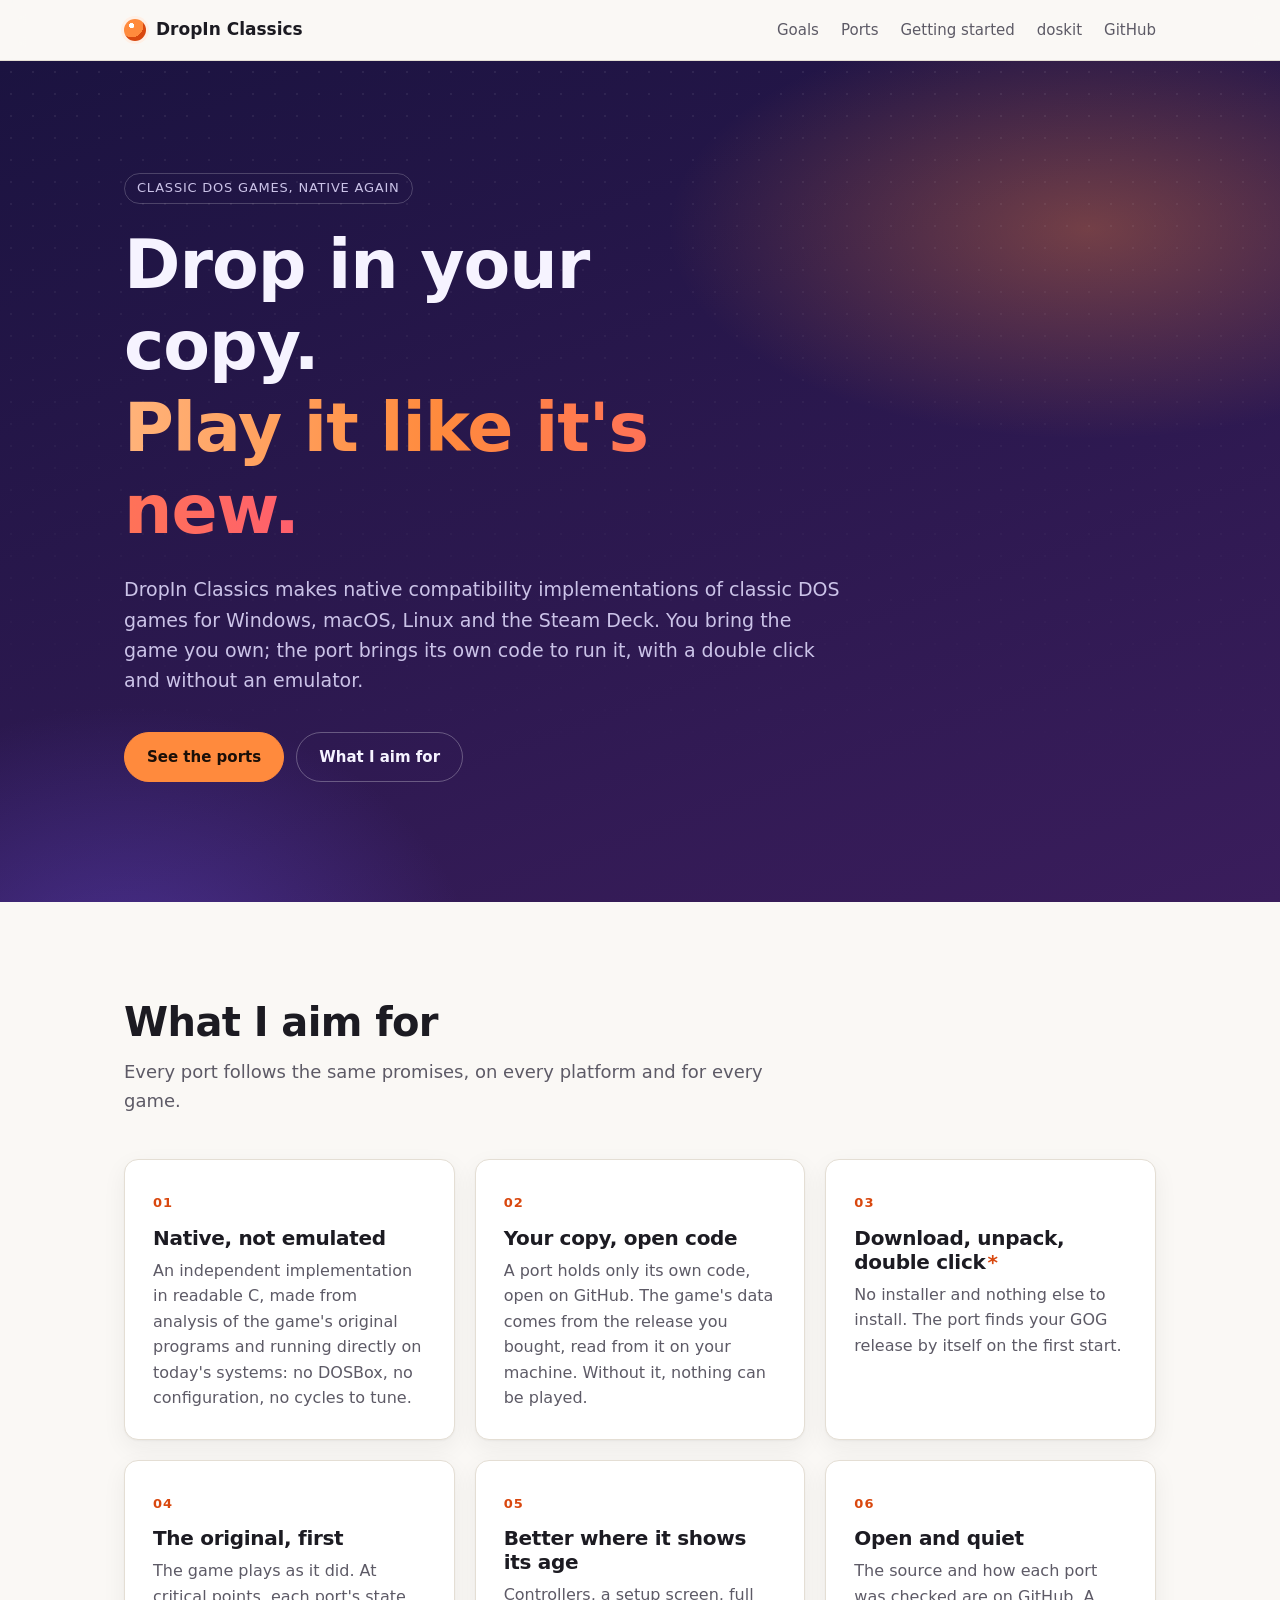
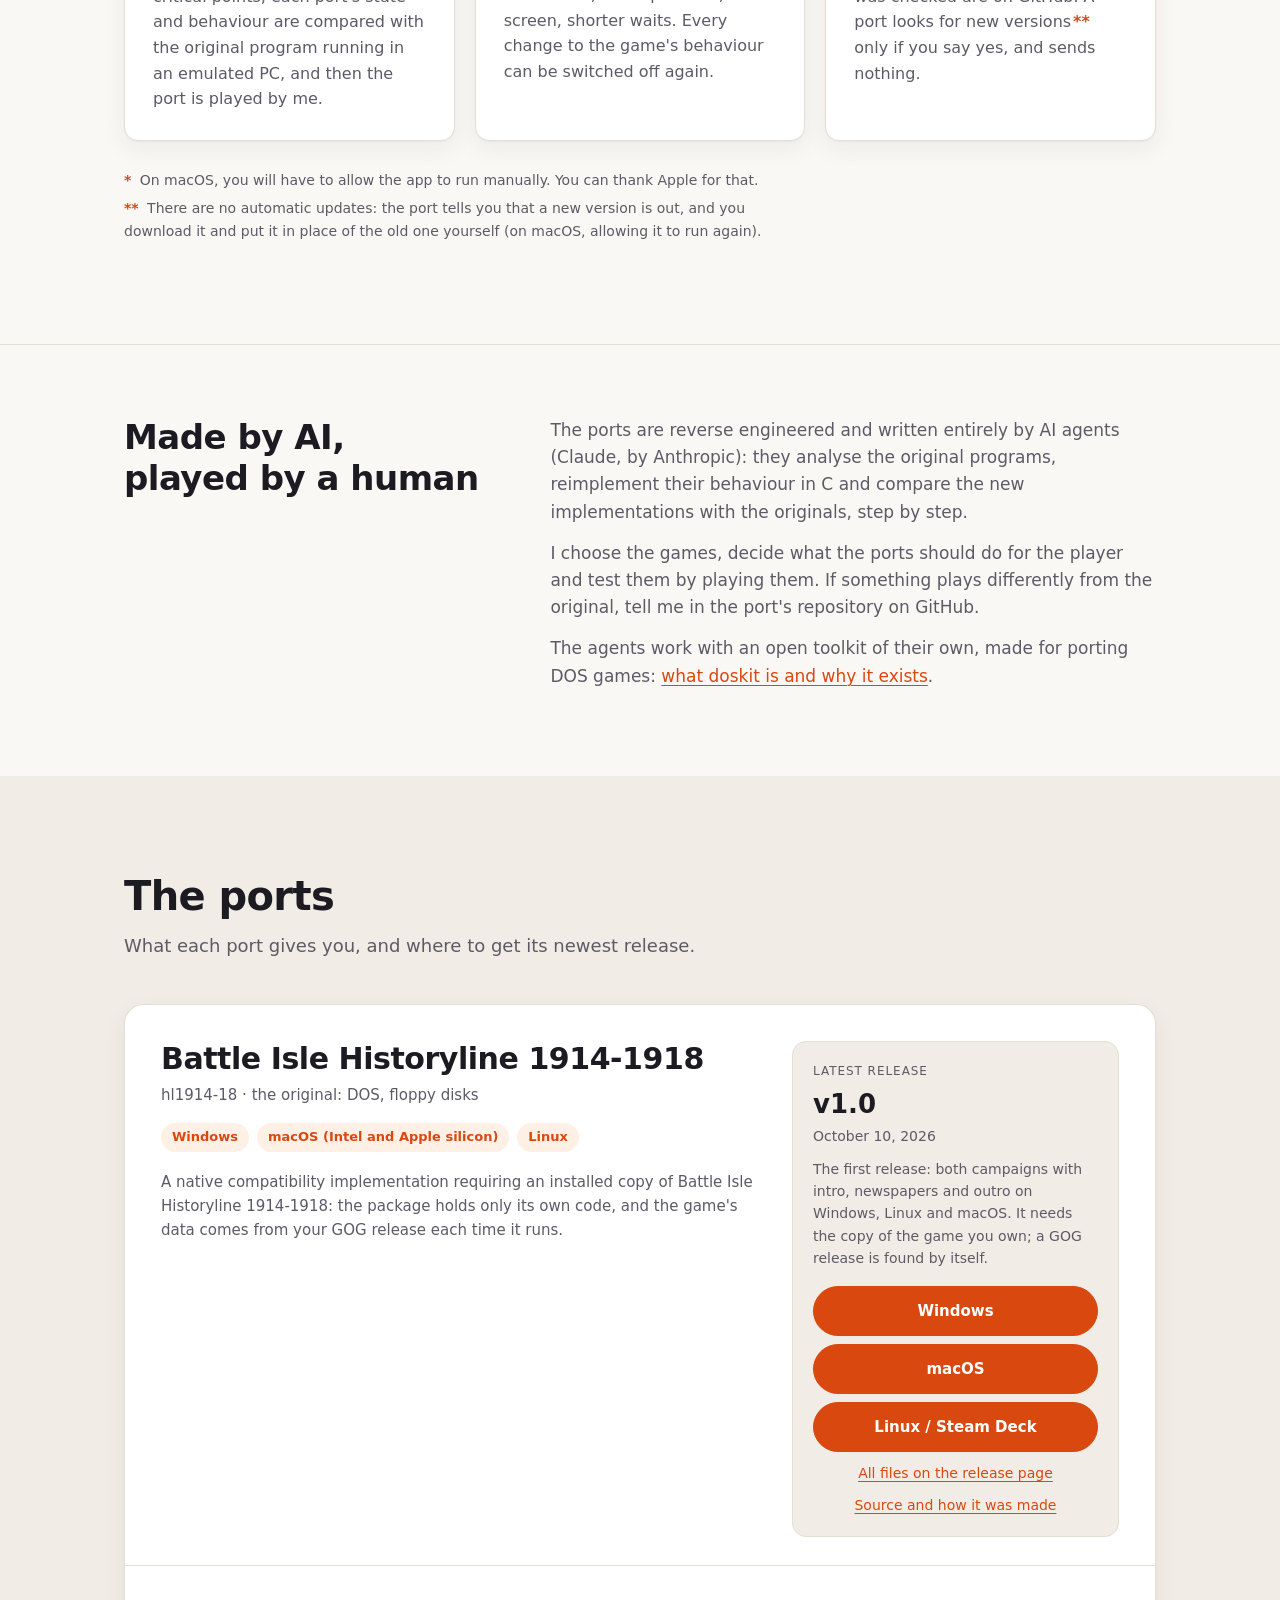
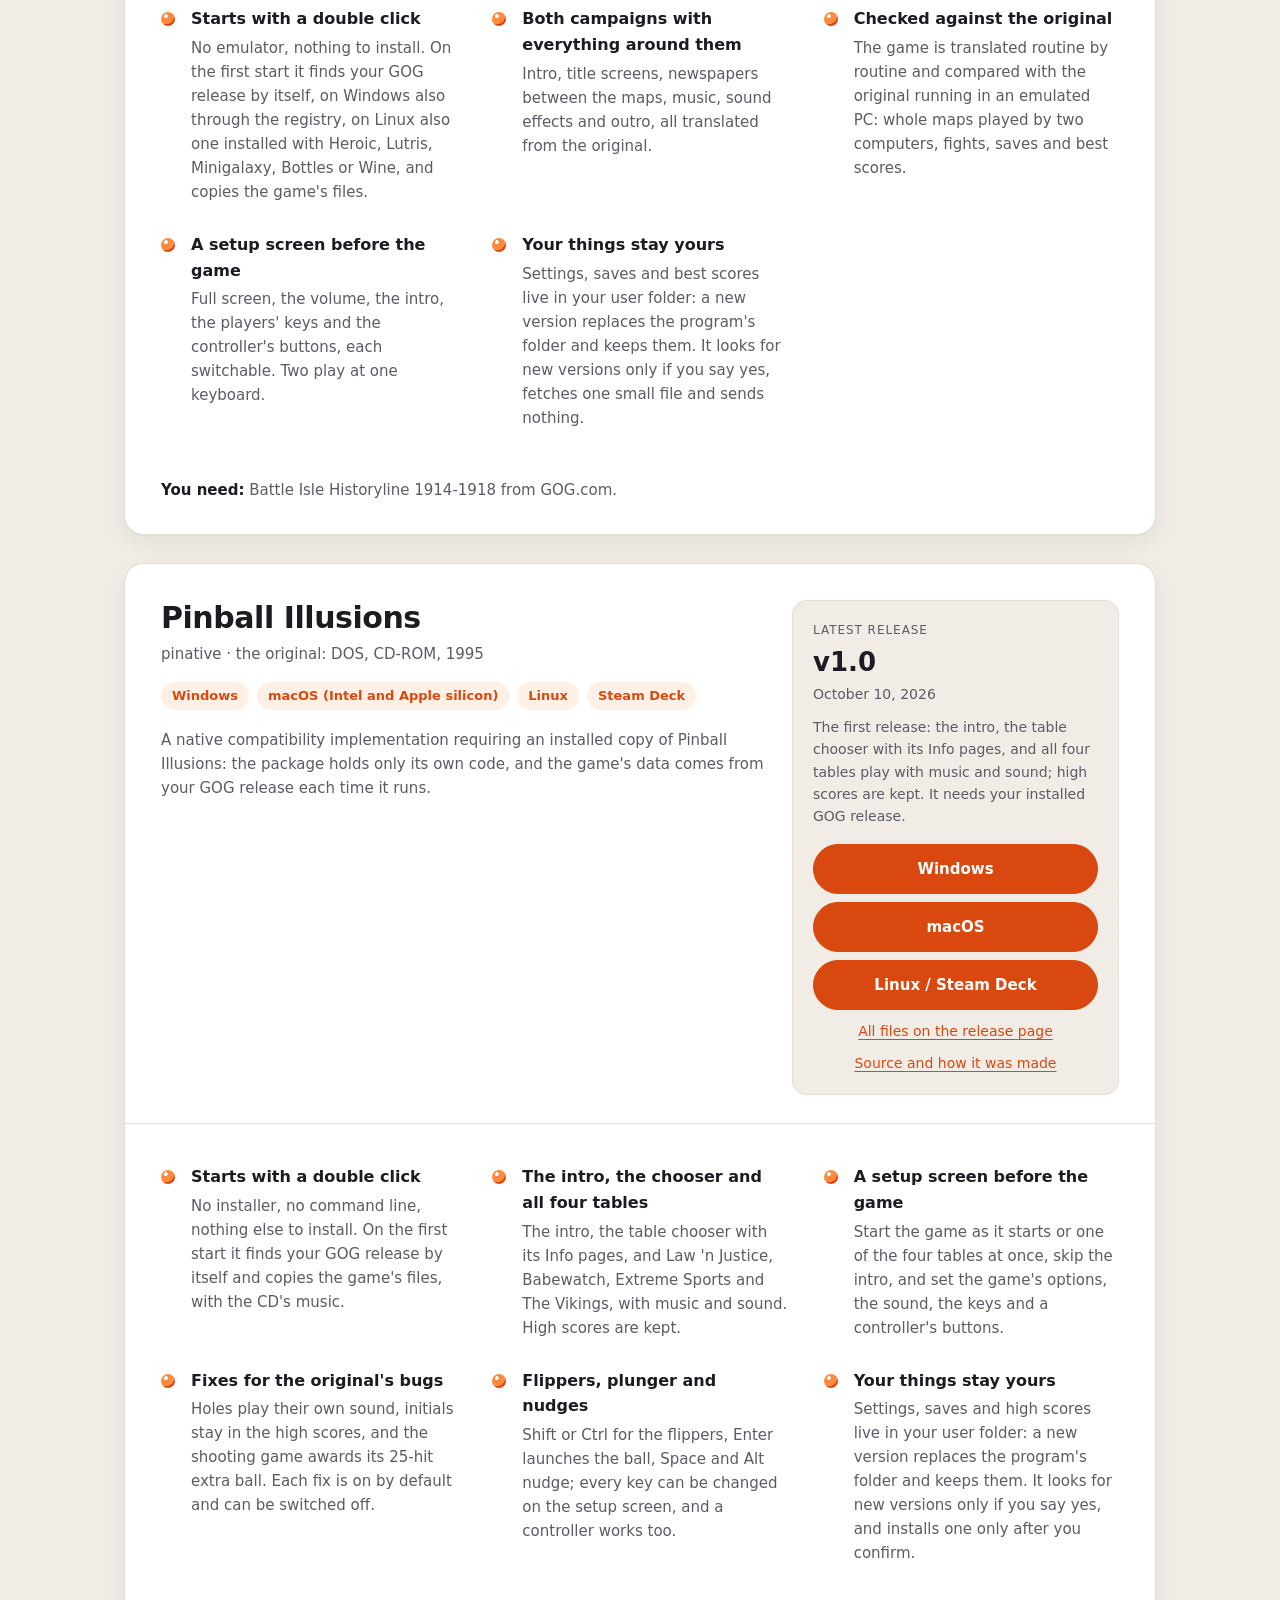
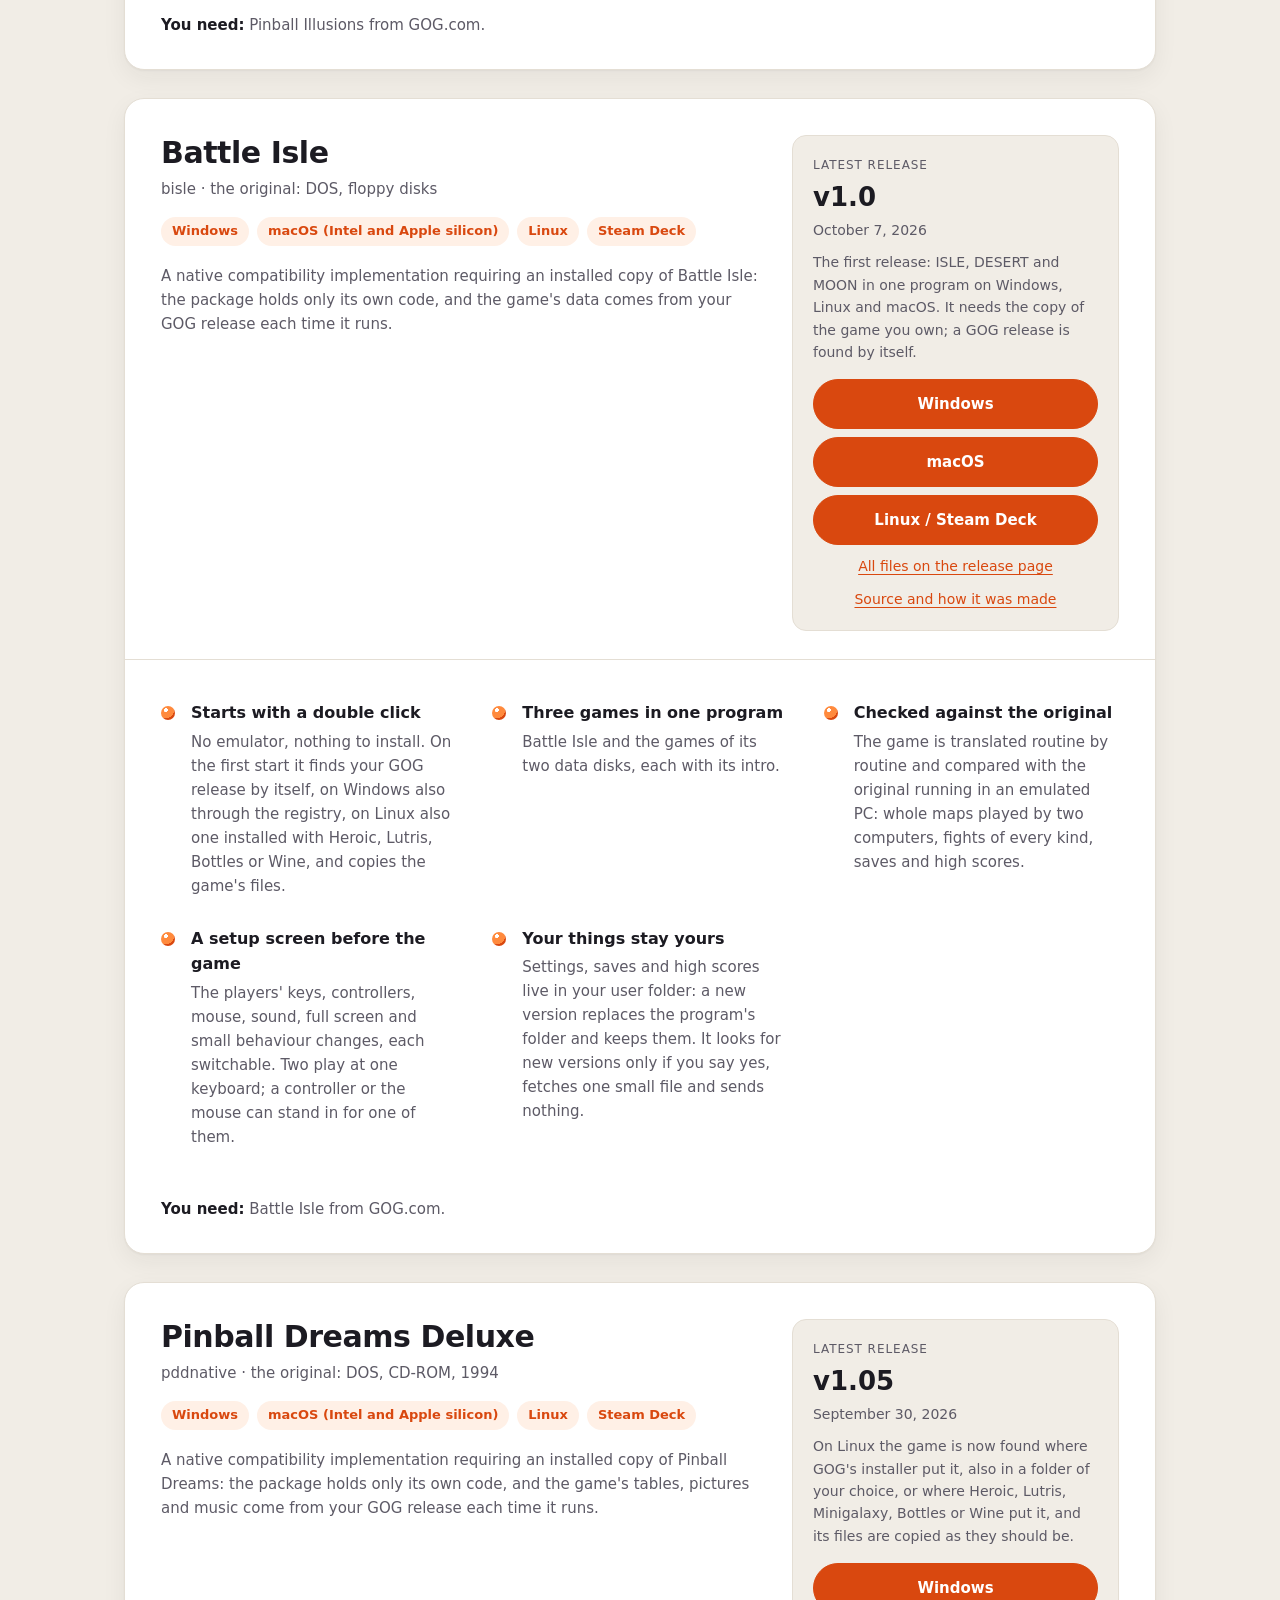
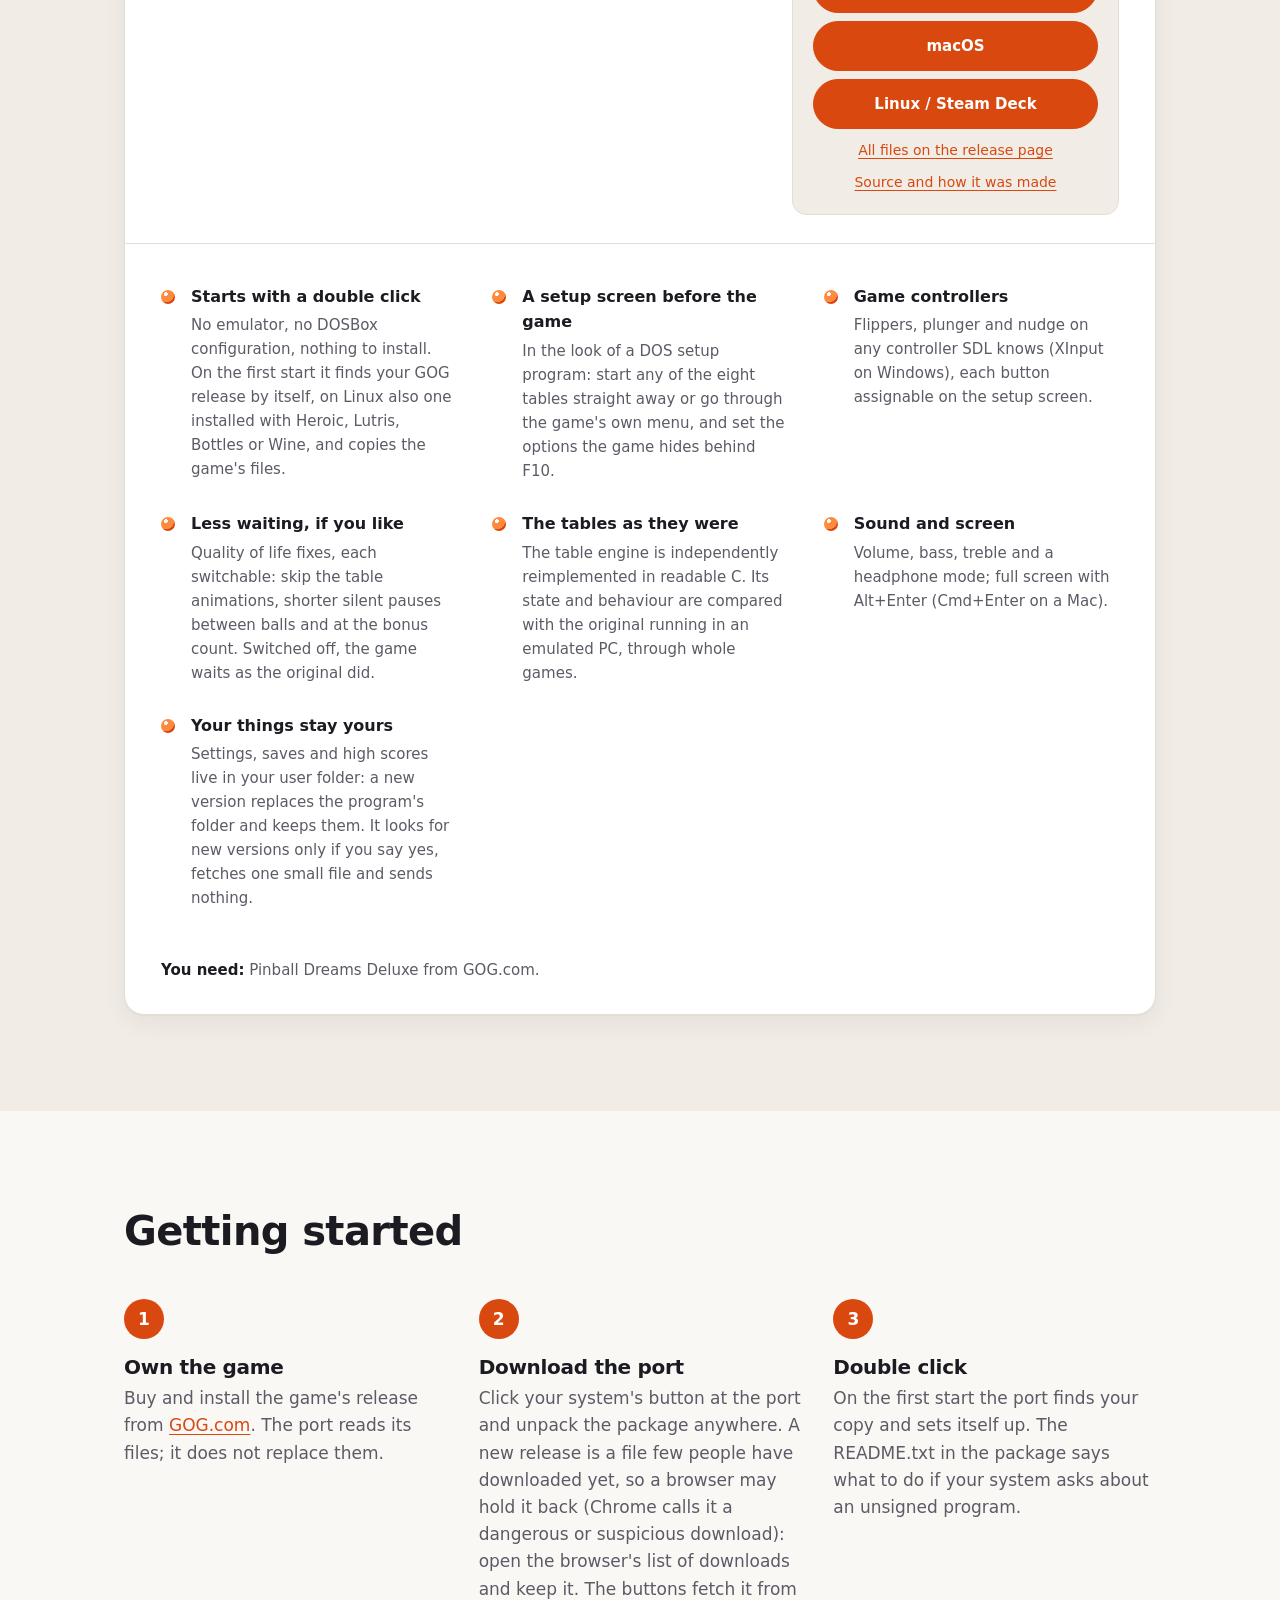
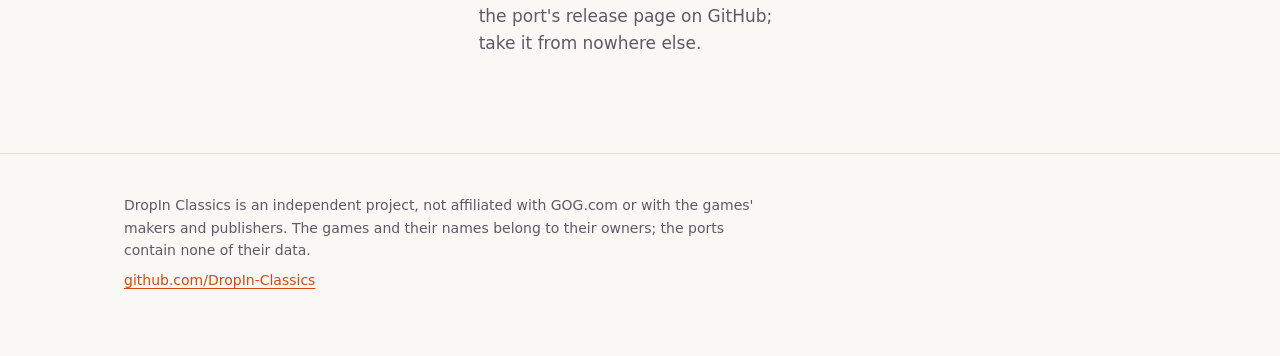
==== commit 314f9613: "List Pinball Illusions on the page New port pinative v1.0: the intro, the chooser and all four table" ====
--- a/index.html
+++ b/index.html
@@ -149,6 +149,38 @@
       <li><h4>Your things stay yours</h4><p>Settings, saves and best scores live in your user folder: a new version replaces the program&#x27;s folder and keeps them. It looks for new versions only if you say yes, fetches one small file and sends nothing.</p></li>
       </ul>
       <p class="requires"><strong>You need:</strong> Battle Isle Historyline 1914-1918 from GOG.com.</p>
+    </article>
+    <article class="port" id="pinative">
+      <div class="port-head">
+        <div>
+          <h3>Pinball Illusions</h3>
+          <p class="port-meta">pinative &middot; the original: DOS, CD-ROM, 1995</p>
+          <ul class="chips"><li>Windows</li><li>macOS (Intel and Apple silicon)</li><li>Linux</li><li>Steam Deck</li></ul>
+          <p class="provenance">A native compatibility implementation requiring an installed copy of Pinball Illusions: the package holds only its own code, and the game&#x27;s data comes from your GOG release each time it runs.</p>
+        </div>
+        <aside class="release">
+          <div class="label">Latest release</div>
+          <div class="version">v1.0</div>
+          <div class="date">October 10, 2026</div>
+          <p class="note">The first release: the intro, the table chooser with its Info pages, and all four tables play with music and sound; high scores are kept. It needs your installed GOG release.</p>
+          <div class="downloads" aria-label="Download for">
+            <a class="button" href="https://github.com/DropIn-Classics/pinative/releases/latest/download/pinative-windows-x64.zip">Windows</a>
+            <a class="button" href="https://github.com/DropIn-Classics/pinative/releases/latest/download/pinative-macos.zip">macOS</a>
+            <a class="button" href="https://github.com/DropIn-Classics/pinative/releases/latest/download/pinative-linux-x64.tar.gz">Linux / Steam Deck</a>
+          </div>
+          <a class="source" href="https://github.com/DropIn-Classics/pinative/releases/latest">All files on the release page</a>
+          <a class="source" href="https://github.com/DropIn-Classics/pinative">Source and how it was made</a>
+        </aside>
+      </div>
+      <ul class="brings">
+      <li><h4>Starts with a double click</h4><p>No installer, no command line, nothing else to install. On the first start it finds your GOG release by itself and copies the game&#x27;s files, with the CD&#x27;s music.</p></li>
+      <li><h4>The intro, the chooser and all four tables</h4><p>The intro, the table chooser with its Info pages, and Law &#x27;n Justice, Babewatch, Extreme Sports and The Vikings, with music and sound. High scores are kept.</p></li>
+      <li><h4>A setup screen before the game</h4><p>Start the game as it starts or one of the four tables at once, skip the intro, and set the game&#x27;s options, the sound, the keys and a controller&#x27;s buttons.</p></li>
+      <li><h4>Fixes for the original&#x27;s bugs</h4><p>Holes play their own sound, initials stay in the high scores, and the shooting game awards its 25-hit extra ball. Each fix is on by default and can be switched off.</p></li>
+      <li><h4>Flippers, plunger and nudges</h4><p>Shift or Ctrl for the flippers, Enter launches the ball, Space and Alt nudge; every key can be changed on the setup screen, and a controller works too.</p></li>
+      <li><h4>Your things stay yours</h4><p>Settings, saves and high scores live in your user folder: a new version replaces the program&#x27;s folder and keeps them. It looks for new versions only if you say yes, and installs one only after you confirm.</p></li>
+      </ul>
+      <p class="requires"><strong>You need:</strong> Pinball Illusions from GOG.com.</p>
     </article>
     <article class="port" id="bisle">
       <div class="port-head">
